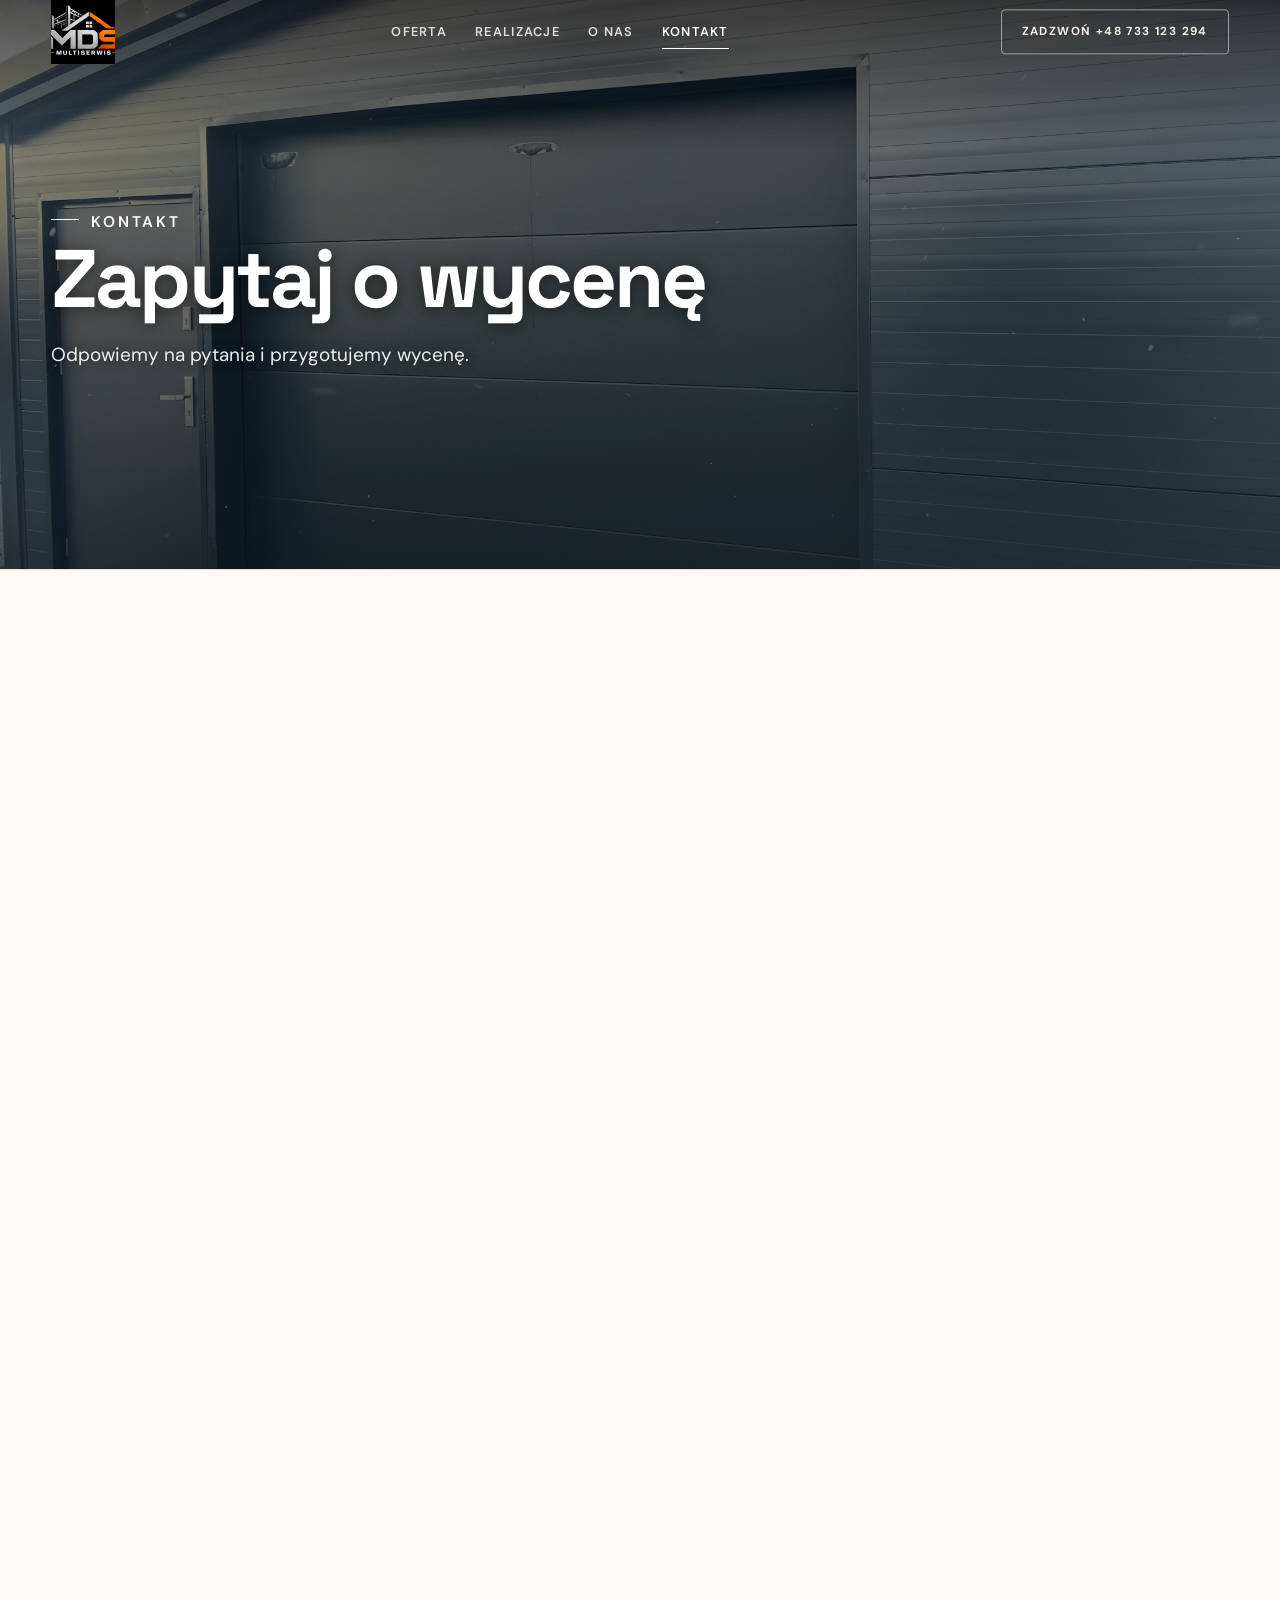
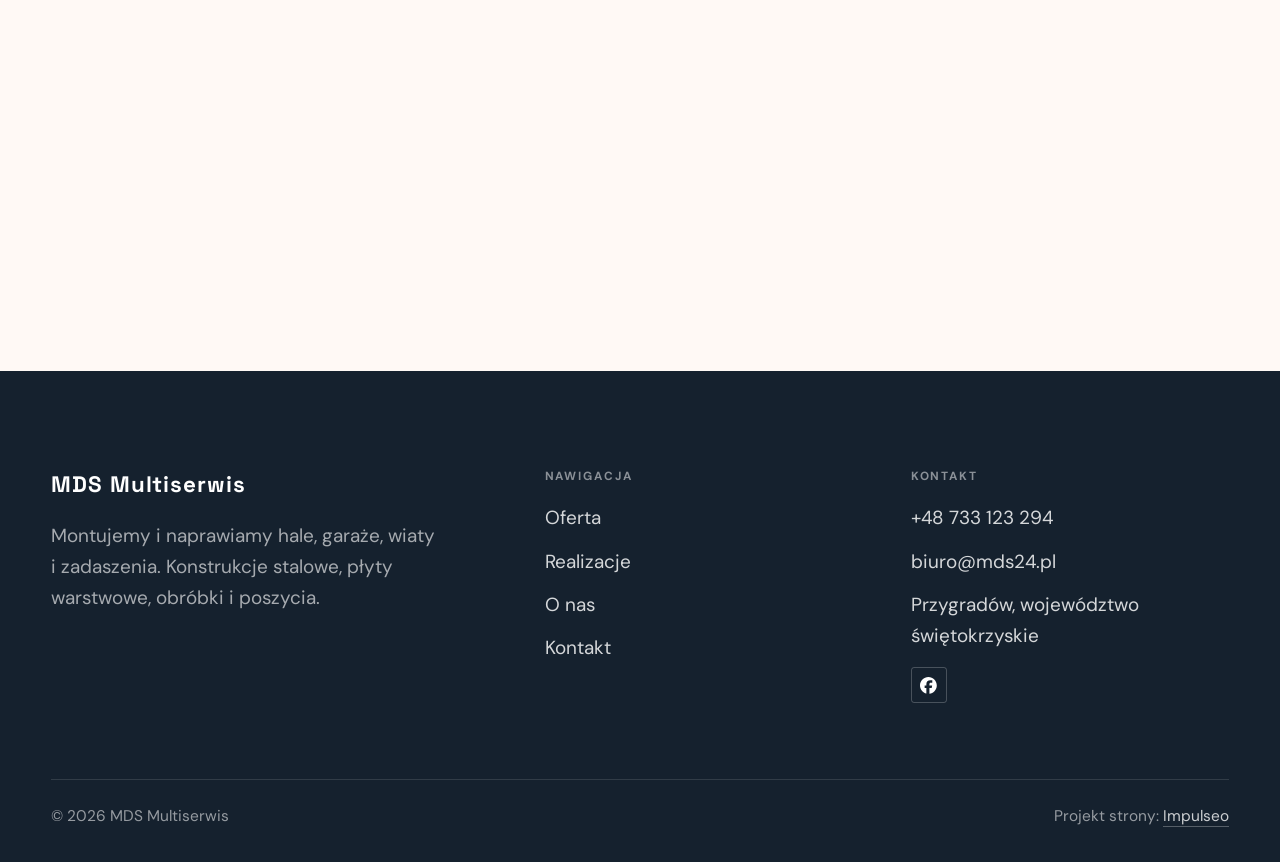
==== kontakt.html @ 00809fe8 "Strona demo: mds-multiserwis" ====
<!DOCTYPE html>
<html lang="pl">
<head>
<meta charset="UTF-8">
<meta name="viewport" content="width=device-width, initial-scale=1.0">
<title>Kontakt - MDS Multiserwis</title>
<meta name="description" content="Kontakt MDS Multiserwis - Przygradów, województwo świętokrzyskie">
<link rel="canonical" href="https://kris20032.github.io/mds-multiserwis/kontakt.html">
<meta name="robots" content="noindex, nofollow">
<meta property="og:type" content="website">
<meta property="og:locale" content="pl_PL">
<meta property="og:site_name" content="MDS Multiserwis">
<meta property="og:title" content="Kontakt - MDS Multiserwis">
<meta property="og:description" content="Kontakt MDS Multiserwis - Przygradów, województwo świętokrzyskie">
<meta property="og:url" content="https://kris20032.github.io/mds-multiserwis/kontakt.html">
<meta property="og:image" content="https://kris20032.github.io/mds-multiserwis/img/og.jpg">
<meta property="og:image:width" content="1200">
<meta property="og:image:height" content="630">
<meta name="twitter:card" content="summary_large_image">
<link rel="preconnect" href="https://fonts.googleapis.com">
<link rel="preconnect" href="https://fonts.gstatic.com" crossorigin>
<link href="https://fonts.googleapis.com/css2?family=Space+Grotesk:wght@500;600;700&family=DM+Sans:opsz,wght@9..40,400;9..40,500;9..40,600&display=swap" rel="stylesheet">
<link rel="stylesheet" href="assets/styles.css?v=4f0861a6">
</head>
<body>

<header class="nav">
  <div class="wrap nav-inner">
    <a class="brand brand-has-logo" href="index.html"><img class="brand-logo" src="img/logo.jpg" alt="MDS Multiserwis" width="1023" height="1023" decoding="async"></a>
    <nav class="nav-links">
      <a href="oferta.html">Oferta</a>
      <a href="realizacje.html">Realizacje</a>
      <a href="o-nas.html">O nas</a>
      <a href="kontakt.html" class="active" aria-current="page">Kontakt</a>
      <a href="tel:+48733123294" class="btn btn-accent">Zadzwoń +48 733 123 294</a>
    </nav>
    <button class="nav-toggle" aria-label="Menu"><span></span><span></span><span></span></button>
  </div>
</header>

<main>
<section class="pagehead">
  <img src="img/ph3.jpg" alt="MDS Multiserwis - Zapytaj o wycenę">
  <div class="wrap">
    <span class="eyebrow">Kontakt</span>
    <h1>Zapytaj o wycenę</h1>
    <p>Odpowiemy na pytania i przygotujemy wycenę.</p>
  </div>
</section>
<section>
  <div class="wrap contact-grid">
    <div class="reveal">
      <span class="eyebrow">Dane kontaktowe</span>
      <h2 style="margin:var(--space-4) 0 var(--space-6)">MDS Multiserwis</h2>
      <div class="info-list">
        <div class="info-row"><div class="ic"><svg class="ico-tel" width="16" height="16" viewBox="0 0 24 24" fill="none" aria-hidden="true"><path d="M6.6 10.8a15.5 15.5 0 0 0 6.6 6.6l2.2-2.2a1 1 0 0 1 1-.24 11.4 11.4 0 0 0 3.6.58 1 1 0 0 1 1 1V20a1 1 0 0 1-1 1A17 17 0 0 1 3 4a1 1 0 0 1 1-1h3.5a1 1 0 0 1 1 1c0 1.25.2 2.46.58 3.6a1 1 0 0 1-.25 1l-2.23 2.2Z" fill="currentColor"/></svg></div><div><div class="lbl">Telefon</div><a class="val" href="tel:+48733123294">+48 733 123 294</a></div></div>
        <div class="info-row"><div class="ic"><svg class="ico-mail" width="16" height="16" viewBox="0 0 24 24" fill="none" aria-hidden="true"><rect x="3.2" y="5.5" width="17.6" height="13" rx="1.6" stroke="currentColor" stroke-width="1.6"/><path d="M4 7l8 6 8-6" stroke="currentColor" stroke-width="1.6" stroke-linecap="round" stroke-linejoin="round"/></svg></div><div><div class="lbl">E-mail</div><a class="val" href="mailto:biuro@mds24.pl">biuro@mds24.pl</a></div></div>
        <div class="info-row"><div class="ic"><svg class="ico-pin" width="16" height="16" viewBox="0 0 24 24" fill="none" aria-hidden="true"><path d="M12 21s7-6.1 7-11.5A7 7 0 0 0 5 9.5C5 14.9 12 21 12 21Z" stroke="currentColor" stroke-width="1.6" fill="none"/><circle cx="12" cy="9.5" r="2.4" fill="currentColor"/></svg></div><div><div class="lbl">Adres</div><div class="val">Przygradów, województwo świętokrzyskie</div></div></div>
      </div>
    </div>
    <div class="reveal">
      <form class="form" action="https://formsubmit.co/biuro@mds24.pl" method="POST">
        <input type="hidden" name="_subject" value="Zapytanie ze strony MDS Multiserwis">
        <input type="hidden" name="_captcha" value="false">
        <input type="hidden" name="_template" value="table">
        <div class="fld"><label for="name">Imię / firma</label><input id="name" name="name" type="text" placeholder="np. Jan Kowalski" required></div>
        <div class="fld"><label for="email">E-mail</label><input id="email" name="email" type="email" placeholder="adres@email.pl" required></div>
        <div class="fld"><label for="phone">Telefon</label><input id="phone" name="phone" type="tel" placeholder="+48 ..."></div>
        <div class="fld"><label for="msg">Czego dotyczy zapytanie?</label><textarea id="msg" name="message" placeholder="Napisz krótko, w czym możemy pomóc" required></textarea></div>
        <button type="submit" class="btn btn-accent" style="width:100%;justify-content:center">Wyślij zapytanie <span class="arr">→</span></button>
        <p class="note">Wiadomość trafi bezpośrednio do nas. Można też zadzwonić: +48 733 123 294.</p>
      </form>
    </div>
  </div>
</section>
<section style="padding-top:0">
  <div class="wrap reveal">
    <iframe class="map" title="MDS Multiserwis - Przygradów" src="https://maps.google.com/maps?q=MDS%20Multiserwis%20Przygrad%C3%B3w&z=15&output=embed" loading="lazy" referrerpolicy="no-referrer-when-downgrade"></iframe>
  </div>
</section>
</main>

<footer>
  <div class="wrap">
    <div class="foot-grid">
      <div class="foot-brand">
        <div class="name">MDS Multiserwis</div>
        <p>Montujemy i naprawiamy hale, garaże, wiaty i zadaszenia. Konstrukcje stalowe, płyty warstwowe, obróbki i poszycia.</p>
      </div>
      <div class="foot-col">
        <h4>Nawigacja</h4>
        <a href="oferta.html">Oferta</a>
        <a href="realizacje.html">Realizacje</a>
        <a href="o-nas.html">O nas</a>
        <a href="kontakt.html">Kontakt</a>
      </div>
      <div class="foot-col">
        <h4>Kontakt</h4>
        <a href="tel:+48733123294">+48 733 123 294</a>
        <a href="mailto:biuro@mds24.pl">biuro@mds24.pl</a>
        <p>Przygradów, województwo świętokrzyskie</p>
      <div class="foot-soc">
        <a class="soc" href="https://www.facebook.com/p/MDS-Multiserwis-61585844955465/" target="_blank" rel="noopener" aria-label="Facebook - MDS Multiserwis"><svg viewBox="0 0 24 24" aria-hidden="true" focusable="false"><path d="M9.101 23.691v-7.98H6.627v-3.667h2.474v-1.58c0-4.085 1.848-5.978 5.858-5.978.401 0 .955.042 1.468.103a8.68 8.68 0 0 1 1.141.195v3.325a8.623 8.623 0 0 0-.653-.036 26.805 26.805 0 0 0-.733-.009c-.707 0-1.259.096-1.675.309a1.686 1.686 0 0 0-.679.622c-.258.42-.374.995-.374 1.752v1.297h3.919l-.386 2.103-.287 1.564h-3.246v8.245C19.396 23.238 24 18.179 24 12.044c0-6.627-5.373-12-12-12s-12 5.373-12 12c0 5.628 3.874 10.35 9.101 11.647Z" fill="currentColor"/></svg></a>
      </div>
      </div>
    </div>
    <div class="foot-bot">
      <span>© 2026 MDS Multiserwis</span>
      <span>Projekt strony: <a class="foot-credit" href="https://impulseo.pl" target="_blank" rel="noopener">Impulseo</a></span>
    </div>
  </div>
</footer>
<div class="sticky-call"><a class="sc-call" href="tel:+48733123294"><svg class="ico-tel" width="16" height="16" viewBox="0 0 24 24" fill="none" aria-hidden="true"><path d="M6.6 10.8a15.5 15.5 0 0 0 6.6 6.6l2.2-2.2a1 1 0 0 1 1-.24 11.4 11.4 0 0 0 3.6.58 1 1 0 0 1 1 1V20a1 1 0 0 1-1 1A17 17 0 0 1 3 4a1 1 0 0 1 1-1h3.5a1 1 0 0 1 1 1c0 1.25.2 2.46.58 3.6a1 1 0 0 1-.25 1l-2.23 2.2Z" fill="currentColor"/></svg> Zadzwoń</a><a class="sc-quote" href="kontakt.html">Zapytaj o wycenę</a></div>
<div class="demo-wazne" data-do="2026-11-19" data-cykl="3" hidden><svg class="dw-ico" width="13" height="13" viewBox="0 0 24 24" fill="none" aria-hidden="true"><circle cx="12" cy="12" r="8.6" stroke="currentColor" stroke-width="1.8"/><path d="M12 7.2V12l3.3 2" stroke="currentColor" stroke-width="1.8" stroke-linecap="round"/></svg><span class="dw-txt"></span></div>

<script src="assets/main.js"></script>
</body>
</html>
---- assets/styles.css ----
/* ============================================================
   STOLBASZ — premium, architektoniczny B2B fit-out
   Jasna paleta, zero brązu. System wg premium-web-craft.
   Projekt strony: Impulseo (impulseo.pl)
   ============================================================ */

:root{
  /* PALETA — jasna, architektoniczna, chłodna */
  --paper:#F4F6F8;          /* główne tło */
  --paper-2:#E7EBEF;        /* sekcje alternatywne (chłodny jasny szary) */
  --paper-3:#E7EBEF;        /* delikatne wypełnienia */
  --ink:#15212E;            /* tekst główny — chłodny grafit */
  --ink-soft:#243443;       /* nagłówki drugorzędne */
  --muted:#6B7785;          /* tekst poboczny */
  --line:rgba(21,33,46,.12);/* hairline */
  --accent:#E8A317;         /* stonowany petrol-slate — jedyny akcent */
  --accent-d:#C9870C;
  --accent-soft:rgba(232,163,23,.10);
  --dark:#15212E;           /* sekcje ciemne (stopka/CTA) */

  /* HOVER ZDJĘĆ — JEDEN standard dla całego silnika (decyzja K. 04.08.2026, artefakt z wariantami).
     AKTUALNE (K.+Szymon 09.08.2026, wybór z artefaktu 6 wariantów): zoom 1.05 przy 1.4s -
     przy tak długim czasie mocniejszy kadr NIE skacze, tylko „oddycha". Poprzedni standard
     (1.02 / .55s z 04.08) odbierany jako dynamiczny i szybki.
     Spoczynek lekko przygaszony, ale TYLKO tam, gdzie jest mysz (@media hover:hover) —
     na telefonie zdjęcia zostają w pełnej jasności. */
  --img-zoom:1.05;                   /* K.+Szymon 09.08: wariant F z artefaktu porównawczego */
  --img-rest:brightness(.95) saturate(.99);
  --img-hot:brightness(1.06) saturate(1.05);
  --img-dur:1.4s;                    /* K.+Szymon 09.08 (wariant F): powoli = elegancko */
  --img-ease:cubic-bezier(.16,.84,.44,1);  /* miękki ogon, efekt „oddychania" */

  /* ODSTĘPY — skala 4/8 */
  --space-1:4px; --space-2:8px; --space-3:12px; --space-4:16px; --space-5:24px;
  --space-6:32px; --space-7:48px; --space-8:64px; --space-9:96px; --space-10:128px;

  /* TYPOGRAFIA — fluid clamp() (skala podbita 16.07.2026: większe, czytelniejsze litery — uwaga Adama) */
  --text-sm:clamp(.9rem,.87rem + .12vw,1rem);
  --text-base:clamp(1.08rem,1.04rem + .18vw,1.2rem);
  --text-lg:clamp(1.24rem,1.15rem + .34vw,1.44rem);
  --text-h3:clamp(1.34rem,1.22rem + .55vw,1.66rem);
  --text-h2:clamp(2.1rem,1.66rem + 2.1vw,3.1rem);
  --text-h1:clamp(2.9rem,2.1rem + 4vw,5.1rem);

  /* PROMIENIE — architektoniczne, raczej ostre */
  --r-sm:3px; --r-md:6px; --r-lg:10px;

  /* RUCH */
  --ease:cubic-bezier(.25,.46,.45,.94); --dur:.24s;

  /* CIENIE — miękkie, warstwowe */
  --sh-sm:0 1px 2px rgba(16,24,32,.04), 0 2px 8px rgba(16,24,32,.05);
  --sh-md:0 2px 6px rgba(16,24,32,.05), 0 12px 28px -8px rgba(16,24,32,.12);
  --sh-lg:0 6px 14px rgba(16,24,32,.07), 0 26px 56px -18px rgba(16,24,32,.22);

  --hairline:1px solid var(--line);

  --font-display:'Space Grotesk','Inter',sans-serif;
  --font-body:'DM Sans','Inter',sans-serif;
}

*{box-sizing:border-box;margin:0;padding:0}
html{scroll-behavior:smooth}
body{
  font-family:var(--font-body);
  font-size:var(--text-base);
  line-height:1.65;
  color:var(--ink);
  background:var(--paper);
  -webkit-font-smoothing:antialiased;
  text-rendering:optimizeLegibility;
}
img{max-width:100%;height:auto;display:block}  /* height:auto = width/height z atrybutów trzyma proporcje (TOP#12) */
a{color:inherit;text-decoration:none}

.wrap{width:min(92%,1180px);margin-inline:auto}
section{padding-block:clamp(52px,6.5vw,96px)}

h1,h2,h3{font-family:var(--font-display);font-weight:700;line-height:1.08;letter-spacing:-.02em;color:var(--ink)}
h1{font-size:var(--text-h1);letter-spacing:-.035em}
h2{font-size:var(--text-h2);letter-spacing:-.025em}
h3{font-size:var(--text-h3)}
/* MIARA — długość wiersza. WCAG 2.2 SC 1.4.8: max 80 znaków; Butterick: 45–90.
   68ch daje realnie 72–78 znaków polskiego tekstu, czyli z zapasem pod granicą.
   Wcześniej limit miał TYLKO <p> — <li>, <blockquote> i <dd> nie miały żadnego,
   i to jedyny powód, dla którego 23 bloki na dwóch oddanych stronach jadą po
   83–106 znaków w wierszu (pomiar 07.08.2026, bramka `miara`).
   ⚠️ Listy i definicje ograniczamy TYLKO bez klasy: `ul`/`ol` z klasą to u nas
   układ (siatki kafli, menu), a nie tekst ciągły — tam miarę wyznacza układ. */
/* 60ch, nie 68ch (K. 10.08): po zmianie fontów na węższe kroje (DM Sans i spółka)
   w 68ch mieściło się ~90 znaków - bramka pikselowa słusznie zgłaszała przekroczenie
   granicy 80. Pomiar na żywej przeglądarce: 60ch = 90 znaków, 53ch = ~78 znaków, czyli normę WCAG 1.4.8. */
:root{ --miara:53ch }
p{max-width:min(100%,var(--miara))}
blockquote,
ul:not([class])>li, ol:not([class])>li,
dl:not([class])>dd{max-width:min(100%,var(--miara))}

/* ⚠️ Świadomie BEZ wyjątku `.tile p,.card p,.svc p{max-width:none}`, choć nasuwa się sam:
   te akapity BYŁY już ograniczone (stare `p{max-width:65ch}`), więc „wyjątek" nie odblokowałby
   niczego nowego — tylko ROZLUŹNIŁ stan sprzed zmiany na wszystkich demach naraz.
   `figcaption` żadna z reguł wyżej nie dotyczy, więc też nie potrzebuje zwolnienia. */

/* ŁAMANIE. `balance` wyrównuje długości wierszy w nagłówku, `pretty` pilnuje ostatniego
   wiersza akapitu, żeby nie został w nim jeden wyraz. Obsługiwane od Chrome 117 /
   Safari 17.5; starsze przeglądarki po prostu ignorują tę własność.
   `text-wrap:pretty` nie występowało dotąd ANI RAZ w silniku ani w repo klientów. */
h1,h2,h3,.lead,.lede{text-wrap:balance}
p,li,blockquote,dd{text-wrap:pretty}

.eyebrow{
  font-family:var(--font-body);
  font-size:var(--text-sm);
  font-weight:600;
  letter-spacing:.18em;
  text-transform:uppercase;
  color:var(--accent);
  display:inline-flex;align-items:center;gap:var(--space-3);
}
/* flex:none + margin-top = kreska trzyma się PIERWSZEJ linii. Wcześniej align-items:center
   centrowało ją względem całego bloku i przy zawinięciu (długi kicker typu
   „…WNĘTRZ · LESZNO · OD 2019") druga linia lądowała z brzydkim wcięciem. */
.eyebrow{align-items:flex-start}
.eyebrow>*,.eyebrow{text-wrap:balance}   /* dlugi kicker lamal sie na sierote typu samo „2019" w drugiej linii */
.eyebrow::before{content:"";width:28px;height:1px;background:var(--accent);display:inline-block;flex:none;margin-top:.62em}

.muted{color:var(--muted)}
.lead{font-size:var(--text-lg);line-height:1.55;color:var(--ink-soft);max-width:50ch}

/* ---------- BUTTONS ---------- */
.btn{
  display:inline-flex;align-items:center;gap:var(--space-2);
  font-weight:600;font-size:var(--text-sm);letter-spacing:.02em;
  padding:var(--space-4) var(--space-6);
  border-radius:var(--r-sm);
  transition:transform var(--dur) var(--ease),box-shadow var(--dur) var(--ease),background var(--dur) var(--ease);
  cursor:pointer;border:1px solid transparent;
}
.btn-accent{background:var(--accent);color:#fff;box-shadow:var(--sh-sm)}
.btn-accent:hover{background:var(--accent-d);transform:translateY(-2px);box-shadow:var(--sh-md)}
.btn-accent:active{transform:translateY(0);box-shadow:var(--sh-sm)}
.btn-ghost{background:transparent;color:var(--ink);border-color:var(--line)}
.btn-ghost:hover{border-color:var(--accent);color:var(--accent);transform:translateY(-2px)}
.btn-light{background:#fff;color:var(--ink);box-shadow:var(--sh-sm)}
.btn-light:hover{transform:translateY(-2px);box-shadow:var(--sh-md)}
.btn .arr{transition:transform var(--dur) var(--ease)}
.btn:hover .arr{transform:translateX(4px)}

/* ---------- NAV ---------- */
.nav{
  position:sticky;top:0;z-index:50;
  background:color-mix(in srgb,var(--paper) 88%,transparent);
  backdrop-filter:saturate(140%) blur(10px);
  border-bottom:var(--hairline);
}
.nav-inner{display:flex;align-items:center;justify-content:space-between;gap:var(--space-5);height:72px}
/* ANTY-NACHODZENIE (K. 05.08.2026): długa nazwa firmy + przycisk z pełnym numerem nie mieściły się w pasku
   i flex ściskał linki PONIŻEJ ich treści - "Kontakt" wchodził na ramkę "Zadzwoń +48 ...". Teraz ustępuje
   nazwa marki (skrót wielokropkiem), a menu i przycisk nigdy się nie kurczą ani nie zachodzą na siebie. */
.brand{display:flex;flex-direction:column;line-height:1;min-width:0;flex:0 1 auto}
.brand .name{font-family:var(--font-display);font-weight:800;font-size:1.35rem;letter-spacing:.04em;white-space:nowrap;overflow:hidden;text-overflow:ellipsis}
.brand .sub{font-size:.62rem;letter-spacing:.34em;text-transform:uppercase;color:var(--muted);margin-top:5px;white-space:nowrap;overflow:hidden;text-overflow:ellipsis}
.nav-links{display:flex;align-items:center;gap:var(--space-6);flex:0 0 auto}
.nav-links a{font-size:var(--text-sm);font-weight:500;color:var(--ink-soft);position:relative;padding-block:4px;white-space:nowrap;transition:color var(--dur) var(--ease)}
.nav-links a::after{content:"";position:absolute;left:0;bottom:0;width:0;height:1.5px;background:var(--accent);transition:width var(--dur) var(--ease)}
.nav-links a:hover,.nav-links a.active{color:var(--ink)}
.nav-links a:hover::after,.nav-links a.active::after{width:100%}
.nav-links .btn{padding:var(--space-2) var(--space-5)}
/* przyciski w nav: właściwy kolor (przebij .nav-links a) + bez podkreślenia */
.nav-links a.btn-accent{color:#fff}
.nav-links a.btn-ghost,.nav-links a.btn-light{color:var(--ink)}
/* CTA w pasku: NIE podkreślenie spod linków menu, ale ten sam przelatujący błysk,
   co na wszystkich innych przyciskach (zgłoszenie K. 13.08.2026 - „na hero jest efekt
   światła przechodzącego przez przycisk, na navbarze go nie ma, a mają być identyczne").
   Reguła `.nav-links a::after` jest silniejsza od `.btn::after`, więc trzeba jej
   geometrię wyzerować i wpisać połysk z nazwy - samo `display:none` gasiło efekt. */
.nav-links a.btn::after{
  display:block;content:"";position:absolute;inset:0;z-index:-1;pointer-events:none;
  width:auto;height:auto;border-radius:inherit;   /* kasuje geometrię podkreślenia (width:0;height:1.5px) */
  background:linear-gradient(100deg,transparent 32%,rgba(255,255,255,.20) 50%,transparent 68%);
  translate:-120% 0}
@media (prefers-reduced-motion:no-preference){
  .nav-links a.btn:hover::after{translate:120% 0;transition:translate .75s var(--mt-ease,cubic-bezier(.16,.84,.44,1))}
}
.nav-toggle{display:none;background:none;border:none;cursor:pointer;flex-direction:column;gap:5px;padding:8px}
.nav-toggle span{width:24px;height:2px;background:var(--ink);transition:var(--dur)}
/* Ciasny zakres MIĘDZY menu mobilnym a pełnym pulpitem: zbijamy odstępy i nazwę marki,
   żeby wszystko zmieściło się naturalnie, zanim w ogóle dojdzie do skracania wielokropkiem. */
@media(max-width:1280px) and (min-width:921px){
  .nav-links{gap:var(--space-4)}
  .nav-links .btn{padding:var(--space-2) var(--space-4)}
  .brand .name{font-size:1.15rem}
}

/* ---------- HERO (split) ---------- */
.hero{position:relative;overflow:hidden;border-bottom:var(--hairline)}
.hero-grid{display:grid;grid-template-columns:1.05fr .95fr;gap:clamp(24px,4vw,60px);align-items:center;
  padding-block:clamp(36px,4.5vw,64px)}
.hero-copy .eyebrow{margin-bottom:var(--space-5)}
.hero-copy h1{margin-bottom:var(--space-5)}
.hero-copy .lead{margin-bottom:var(--space-7)}
.hero-actions{display:flex;flex-wrap:wrap;gap:var(--space-4)}
.hero-art{position:relative;aspect-ratio:4/3;border-radius:var(--r-lg);overflow:hidden;box-shadow:var(--sh-lg)}
.hero-art img{width:100%;height:100%;object-fit:cover}
.hero-art::after{content:"";position:absolute;inset:0;background:linear-gradient(180deg,transparent 55%,rgba(18,24,28,.28))}
.hero-badge{position:absolute;left:var(--space-5);bottom:var(--space-5);z-index:2;
  background:rgba(252,252,251,.94);backdrop-filter:blur(4px);
  border-radius:var(--r-md);padding:var(--space-4) var(--space-5);box-shadow:var(--sh-md);max-width:78%}
.hero-badge strong{display:block;font-family:var(--font-display);font-size:1rem;letter-spacing:-.01em}
.hero-badge span{font-size:var(--text-sm);color:var(--muted)}

/* ---------- HERO duży / kinowy (strona główna) ---------- */
.hero-cine{position:relative;min-height:clamp(560px,82vh,840px);min-height:clamp(560px,82svh,840px);display:flex;align-items:center;overflow:hidden;border-bottom:var(--hairline)}
.hero-cine>img{position:absolute;inset:0;width:100%;height:100%;object-fit:cover;z-index:0}
.hero-cine::after{content:"";position:absolute;inset:0;z-index:1;
  background:linear-gradient(95deg,rgba(13,18,23,.86) 0%,rgba(13,18,23,.64) 32%,rgba(13,18,23,.24) 62%,rgba(13,18,23,.04) 100%)}
.hero-cine .wrap{position:relative;z-index:2;padding-block:var(--space-8)}
.hero-cine .hero-copy{max-width:660px}
.hero-cine .eyebrow{color:#fff;margin-bottom:var(--space-5)}
.hero-cine .eyebrow::before{background:#fff}
.hero-cine h1{color:#fff;margin-bottom:var(--space-5);font-size:clamp(2.9rem,2rem + 4.4vw,5.2rem);text-wrap:balance}
.hero-cine .lead{color:rgba(255,255,255,.92);max-width:48ch;margin-bottom:var(--space-7)}
.hero-cine .hero-actions{display:flex;flex-wrap:wrap;gap:var(--space-4)}
/* NISKIE OKNO (laptop z dokiem i paskami przeglądarki ma ~700-780 px wysokości widoku):
   H1 do 5.2rem + długi lead nie mieściły się i przyciski wypadały POD krawędź ekranu -
   klient widział stronę bez ani jednego CTA. Skalujemy w dół, zamiast przycinać treść. */
@media(min-width:821px) and (max-height:820px){
  .hero-cine{min-height:clamp(520px,94svh,780px)}
  .hero-cine .wrap{padding-block:var(--space-6)}
  .hero-cine h1{font-size:clamp(2.2rem,1.5rem + 2.6vw,3.6rem);margin-bottom:var(--space-4)}
  .hero-cine .eyebrow{margin-bottom:var(--space-4)}
  .hero-cine .lead{margin-bottom:var(--space-5);max-width:44ch}
}
@media(max-width:680px){
  .hero-cine{min-height:clamp(520px,76vh,640px);min-height:clamp(520px,76svh,640px);align-items:flex-end}
  .hero-cine::after{background:linear-gradient(0deg,rgba(13,18,23,.9) 6%,rgba(13,18,23,.45) 55%,rgba(13,18,23,.25) 100%)}
  .hero-cine .wrap{padding-bottom:var(--space-9)}
  /* TELEFON (~90% oglądających): lead potrafił zająć 8 linii i zepchnąć CTA poza pierwszy ekran.
     Zwężamy interlinię i skalę - treści nie ucinamy, bo to ona sprzedaje. */
  .hero-cine .lead{font-size:.98rem;line-height:1.5;margin-bottom:var(--space-5)}
  .hero-cine .eyebrow{font-size:.72rem;letter-spacing:.13em;margin-bottom:var(--space-4)}
  .hero-cine .eyebrow::before{width:20px}
  .hero-cine h1{margin-bottom:var(--space-4)}
}

/* full-bleed hero variant (podstrony) */
.pagehead{position:relative;min-height:46vh;min-height:46svh;display:flex;align-items:flex-end;overflow:hidden;border-bottom:var(--hairline)}
.pagehead img{position:absolute;inset:0;width:100%;height:100%;object-fit:cover}
/* 10.08.2026 (decyzja K.): mocniejsze przyciemnienie + cień pod tekstem. Bramka mierzyła na
   nagłówkach podstron 3,38-3,43:1 przy wymaganych 4,5 — jasne zdjęcie (hala, śnieg, niebo)
   podchodziło pod biały tekst. Zdjęcia klientów są różne, więc kontrast musi dawać WARSTWA,
   a nie szczęśliwy dobór kadru. */
.pagehead::after{content:"";position:absolute;inset:0;background:linear-gradient(180deg,rgba(18,24,28,.40),rgba(18,24,28,.76))}
.pagehead .wrap{position:relative;z-index:2;padding-block:var(--space-9);color:#fff}
.pagehead h1{color:#fff;max-width:18ch;text-shadow:0 2px 16px rgba(0,0,0,.55)}
.pagehead .eyebrow{color:#fff}
.pagehead .eyebrow::before{background:#fff}
.pagehead p{color:rgba(255,255,255,.92);margin-top:var(--space-4);max-width:54ch;text-shadow:0 1px 12px rgba(0,0,0,.5)}

/* ---------- STRIP (pasek skrótów / liczby) ---------- */
.strip{background:var(--dark);color:#fff}
/* PASEK HASEŁ — standard 04.08.2026 (decyzja K.): 5 haseł w JEDNYM rzędzie, tekst WYŚRODKOWANY,
   węższe marginesy boczne niż reszta strony (pasek ma iść szerzej), równe wysokości kolumn. */
.strip .wrap{width:min(96%,1440px);display:grid;grid-template-columns:repeat(5,1fr);
  gap:var(--space-5);padding-block:var(--space-7);align-items:stretch}
.strip .item .k{font-family:var(--font-display);font-size:clamp(1.05rem,.82rem + .85vw,1.55rem);
  font-weight:800;letter-spacing:-.02em;color:#fff;line-height:1.18;text-wrap:balance}
.strip .item .v{font-size:var(--text-sm);color:rgba(255,255,255,.66);margin-top:var(--space-2);line-height:1.4}
.strip .item{border-left:2px solid var(--accent);padding-inline:var(--space-4);
  text-align:center;display:flex;flex-direction:column;justify-content:center}
/* liczba kolumn = liczba haseł, żeby ostatnie nie zostawało samo w drugim rzędzie.
   Klasę n-N nadaje multipage.py; domyślnie (bez klasy) pasek jest 5-kolumnowy. */
.strip.n-2 .wrap{grid-template-columns:repeat(2,1fr)}
.strip.n-3 .wrap{grid-template-columns:repeat(3,1fr)}
.strip.n-4 .wrap{grid-template-columns:repeat(4,1fr);gap:var(--space-6)}
.strip.n-4 .item .k{font-size:clamp(1.3rem,1rem + 1.1vw,2rem)}
.strip.n-6 .wrap{grid-template-columns:repeat(6,1fr);gap:var(--space-4)}
.strip.n-6 .item .k{font-size:clamp(.98rem,.8rem + .7vw,1.35rem)}
/* równe łamanie: zamiast "długa linia + jedno słowo" obie linie zbliżonej długości */
.strip .item .k{text-wrap:balance}

/* ---------- SECTION HEAD ---------- */
.head{max-width:48rem;margin-bottom:var(--space-8)}
.head.center{margin-inline:auto;text-align:center}
.head .eyebrow{margin-bottom:var(--space-4)}
.head h2{margin-bottom:var(--space-4)}
.head p{color:var(--muted);font-size:var(--text-lg);line-height:1.55}
.head.center p{margin-inline:auto}

/* ---------- INTRO SPLIT ---------- */
.split{display:grid;grid-template-columns:.92fr 1.08fr;gap:clamp(28px,5vw,80px);align-items:center}
.split.rev{grid-template-columns:1.08fr .92fr}
.split.rev .split-art{order:-1}
.split-art{position:relative;aspect-ratio:5/4;border-radius:var(--r-lg);overflow:hidden;box-shadow:var(--sh-lg)}
.split-art img{width:100%;height:100%;object-fit:cover}
.split-copy h2{margin-bottom:var(--space-5)}
.split-copy p+p{margin-top:var(--space-4)}
.split-copy .btn{margin-top:var(--space-6)}

/* ---------- SERVICES (zakres) ---------- */
.svc-grid{display:grid;grid-template-columns:repeat(auto-fit,minmax(280px,1fr));gap:var(--space-5)}
.svc{background:#fff;border:var(--hairline);border-radius:var(--r-md);padding:var(--space-7) var(--space-6);
  transition:transform var(--dur) var(--ease),box-shadow var(--dur) var(--ease),border-color var(--dur) var(--ease);
  position:relative;overflow:hidden}
.svc::before{content:"";position:absolute;left:0;top:0;width:3px;height:0;background:var(--accent);transition:height var(--dur) var(--ease)}
.svc:hover{transform:translateY(-4px);box-shadow:var(--sh-md);border-color:transparent}
.svc:hover::before{height:100%}
.svc .ic{font-family:var(--font-display);font-size:.8rem;font-weight:700;letter-spacing:.12em;color:var(--accent);margin-bottom:var(--space-4)}
.svc h3{margin-bottom:var(--space-3);font-size:1.22rem}
.svc p{color:var(--muted);font-size:var(--text-base);line-height:1.6}

/* big detailed service rows */
.svc-row{display:grid;grid-template-columns:.8fr 1.2fr;gap:clamp(20px,4vw,60px);align-items:center;padding-block:var(--space-8)}
.svc-row+.svc-row{border-top:var(--hairline)}
.svc-row.rev{grid-template-columns:1.2fr .8fr}
/* Naprzemienny układ wierszy oferty: co drugi wiersz ma zdjęcie po PRAWEJ.
   Było `order:-1` — martwy kod, bo zdjęcie i tak jest pierwszym dzieckiem w HTML,
   więc wszystkie wiersze wyglądały identycznie (zdjęcie zawsze z lewej), a `rev`
   zmieniało tylko szerokość kolumn. Znalezione 29.07.2026 przy różnicowaniu kierunków
   animacji (pomiar pozycji: art.mid 390/502 przy row.mid 756 — zawsze lewa strona). */
.svc-row.rev .svc-row-art{order:2}
.svc-row-art{aspect-ratio:4/3;border-radius:var(--r-md);overflow:hidden;box-shadow:var(--sh-md)}
.svc-row-art img{width:100%;height:100%;object-fit:cover}
.svc-row h3{font-size:1.5rem;margin-bottom:var(--space-4)}
.svc-row .num{font-family:var(--font-display);font-size:.85rem;font-weight:700;letter-spacing:.14em;color:var(--accent);display:block;margin-bottom:var(--space-3)}
.svc-row ul{list-style:none;margin-top:var(--space-4);display:flex;flex-direction:column;gap:var(--space-2)}
.svc-row li{position:relative;padding-left:var(--space-5);color:var(--muted);font-size:var(--text-base)}
.svc-row li::before{content:"";position:absolute;left:0;top:.62em;width:8px;height:1px;background:var(--accent)}

/* ---------- GALLERY (realizacje) ---------- */
.gallery{display:grid;grid-template-columns:repeat(12,1fr);gap:var(--space-4);grid-auto-rows:200px}
/* GALERIA MASONRY — pionowe zdjęcia (portrety beauty/wellness) bez przycinania: kolumny, height auto */
.gallery-masonry{column-count:3;column-gap:var(--space-4)}
@media(max-width:900px){.gallery-masonry{column-count:2}}
@media(max-width:560px){.gallery-masonry{column-count:1}}
.gallery-masonry .m-tile{break-inside:avoid;margin:0 0 var(--space-4);padding:0;position:relative;overflow:hidden;border-radius:var(--r-md);border:1px solid var(--line)}
.gallery-masonry .m-tile img{width:100%;height:auto;display:block}
.gallery-masonry .m-tile .cap{position:absolute;left:0;right:0;bottom:0;padding:var(--space-4);color:#fff;background:linear-gradient(0deg,rgba(0,0,0,.55),transparent);font-size:var(--text-sm)}
.gallery-masonry .m-tile .cap small{display:block;font-weight:400;opacity:.78;letter-spacing:.04em;text-transform:uppercase;font-size:.66rem;margin-top:3px}
.tile{position:relative;overflow:hidden;border-radius:var(--r-md);box-shadow:var(--sh-sm);
  transition:transform var(--dur) var(--ease),box-shadow var(--dur) var(--ease)}
.tile img{width:100%;height:100%;object-fit:cover;
  transition:transform var(--img-dur) var(--img-ease),filter var(--img-dur) var(--img-ease)}
.tile:hover{box-shadow:var(--sh-md)}
.tile .cap{position:absolute;left:0;right:0;bottom:0;padding:var(--space-5) var(--space-4) var(--space-4);
  /* mocniejszy spad + cien pod tekstem: na JASNYCH zdjeciach klienta (biale fronty, sciany)
     slaby gradient dawal kontrast ~1.5:1 zamiast wymaganych 3.6:1 (bramka wygladu, 10.08.2026) */
  background:linear-gradient(transparent 10%,rgba(18,24,28,.55) 40%,rgba(18,24,28,.88) 68%,rgba(18,24,28,.99));color:#fff;
  text-shadow:0 1px 2px rgba(0,0,0,.85),0 2px 10px rgba(0,0,0,.55);
  font-size:var(--text-sm);font-weight:600;letter-spacing:.01em;
  opacity:0;transform:translateY(8px);transition:var(--dur) var(--ease)}
.tile:hover .cap{opacity:1;transform:translateY(0)}
.tile .cap small{display:block;font-weight:400;opacity:.78;letter-spacing:.04em;text-transform:uppercase;font-size:.66rem;margin-top:3px}
/* bento spans */
.t-wide{grid-column:span 6}
.t-tall{grid-column:span 6;grid-row:span 2}
.t-std{grid-column:span 6}
.t-third{grid-column:span 4}
.t-two3{grid-column:span 8}

/* ---------- TRUST / WIARYGODNOŚĆ ---------- */
.trust{background:var(--paper-2)}
.trust-grid{display:grid;grid-template-columns:repeat(auto-fit,minmax(240px,1fr));gap:var(--space-5);margin-top:var(--space-7)}
.trust-card{background:#fff;border-radius:var(--r-md);padding:var(--space-7) var(--space-6);box-shadow:var(--sh-sm);border-top:3px solid var(--accent)}
.trust-card .big{font-family:var(--font-display);font-size:clamp(1.8rem,1.3rem + 1.6vw,2.6rem);font-weight:800;letter-spacing:-.02em;color:var(--ink);line-height:1}
.trust-card h3{font-size:1.12rem;margin:var(--space-3) 0 var(--space-2)}
.trust-card p{color:var(--muted);font-size:var(--text-base);line-height:1.55}

/* ---------- CTA band ---------- */
.cta{background:var(--dark);color:#fff;position:relative;overflow:hidden}
/* telefon w CTA: na ciemnym tle biały (domyślnie), rodziny z JASNYM tłem CTA
   nadpisują to u siebie - wcześniej kolor siedział w stylu inline i wygrywał z rodziną. */
.cta .btn-ghost-cta{color:#fff;border-color:rgba(255,255,255,.3)}
.cta .wrap{display:grid;grid-template-columns:1.4fr .6fr;gap:var(--space-7);align-items:center;position:relative;z-index:2}
.cta h2{color:#fff;max-width:20ch}
.cta p{color:rgba(255,255,255,.74);margin-top:var(--space-4)}
.cta-actions{display:flex;flex-direction:column;gap:var(--space-3);align-items:flex-start}
.cta::before{content:"";position:absolute;right:-80px;top:-80px;width:360px;height:360px;border-radius:50%;
  background:radial-gradient(circle,var(--accent-soft),transparent 70%)}

/* ---------- CONTACT ---------- */
.contact-grid{display:grid;grid-template-columns:.85fr 1.15fr;gap:clamp(28px,4vw,56px);align-items:start}
.info-list{display:flex;flex-direction:column;gap:var(--space-2)}
.info-row{display:flex;gap:var(--space-4);align-items:flex-start;padding-block:var(--space-4);border-bottom:var(--hairline)}
.info-row .ic{flex:none;width:42px;height:42px;display:grid;place-items:center;border-radius:50%;
  background:var(--accent-soft);color:var(--accent);font-size:1.05rem}
.info-row .lbl{font-size:.72rem;letter-spacing:.14em;text-transform:uppercase;color:var(--muted)}
.info-row .val{font-weight:600;font-size:var(--text-base);margin-top:2px}
.info-row a.val:hover{color:var(--accent)}
.map{border:none;border-radius:var(--r-lg);box-shadow:var(--sh-md);width:100%;height:100%;min-height:380px;filter:grayscale(.2) contrast(1.02)}
.form{background:#fff;border:var(--hairline);border-radius:var(--r-lg);padding:clamp(24px,3vw,40px);box-shadow:var(--sh-sm)}
.form .fld{margin-bottom:var(--space-5)}
.form label{display:block;font-size:var(--text-sm);font-weight:600;margin-bottom:var(--space-2)}
.form input,.form textarea{width:100%;font-family:inherit;font-size:var(--text-base);color:var(--ink);
  padding:var(--space-4);border:var(--hairline);border-radius:var(--r-sm);background:var(--paper);transition:border-color var(--dur)}
.form input:focus,.form textarea:focus{outline:none;border-color:var(--accent);background:#fff}
.form textarea{resize:vertical;min-height:120px}
.form .note{font-size:var(--text-sm);color:var(--muted);margin-top:var(--space-3)}

/* ---------- FOOTER ---------- */
footer{background:var(--dark);color:#fff;padding-block:var(--space-9) var(--space-6)}
.foot-grid{display:grid;grid-template-columns:1.4fr 1fr 1fr;gap:var(--space-7);margin-bottom:var(--space-8)}
.foot-brand .name{font-family:var(--font-display);font-weight:800;font-size:1.4rem;letter-spacing:.04em}
.foot-brand p{color:rgba(255,255,255,.62);margin-top:var(--space-4);font-size:var(--text-base);max-width:38ch}
.foot-col h4{font-size:.74rem;letter-spacing:.16em;text-transform:uppercase;color:rgba(255,255,255,.5);margin-bottom:var(--space-4)}
.foot-col a,.foot-col p{display:block;color:rgba(255,255,255,.82);font-size:var(--text-base);margin-bottom:var(--space-3)}
.foot-col a:hover{color:#fff}
.foot-bot{border-top:1px solid rgba(255,255,255,.12);padding-top:var(--space-5);display:flex;justify-content:space-between;flex-wrap:wrap;gap:var(--space-3);
  font-size:var(--text-sm);color:rgba(255,255,255,.55)}
.foot-bot a:hover{color:#fff}
/* Podpis w stopce = klikalny link do impulseo.pl (31.07.2026). Ma być WIDOCZNIE klikalny,
   ale nie krzyczeć - stąd sam kolor jaśniejszy + delikatne podkreślenie na najeździe. */
.foot-bot a.foot-credit{color:rgba(255,255,255,.78);text-decoration:none;border-bottom:1px solid rgba(255,255,255,.28)}
.foot-bot a.foot-credit:hover{color:#fff;border-bottom-color:#fff}

/* ---------- REVEAL ---------- */
.reveal{opacity:0;transform:translateY(22px);transition:opacity .6s var(--ease),transform .6s var(--ease)}
.reveal.in{opacity:1;transform:none}

/* ---------- RESPONSIVE ---------- */
@media(max-width:920px){
  .hero-grid,.split,.split.rev,.svc-row,.svc-row.rev,.cta .wrap,.contact-grid,.foot-grid{grid-template-columns:1fr}
  .split.rev .split-art,.svc-row.rev .svc-row-art{order:0}
  .hero-art{aspect-ratio:16/10;max-height:420px}
  .strip .wrap,.strip.n-2 .wrap,.strip.n-3 .wrap,.strip.n-4 .wrap,.strip.n-6 .wrap{grid-template-columns:repeat(2,1fr);gap:var(--space-6)}
  .strip .item .k,.strip.n-6 .item .k{font-size:clamp(1.3rem,1.1rem + 1vw,2rem)}
  .gallery{grid-auto-rows:180px}
  .t-wide,.t-tall,.t-std,.t-third,.t-two3{grid-column:span 6}
  .t-tall{grid-row:span 1}
  .cta-actions{flex-direction:row;flex-wrap:wrap}
  .foot-grid{gap:var(--space-6)}
}
@media(max-width:680px){
  .nav-links{position:fixed;inset:72px 0 auto 0;background:var(--paper);flex-direction:column;align-items:stretch;
    gap:0;padding:var(--space-4) 6%;border-bottom:var(--hairline);box-shadow:var(--sh-md);
    transform:translateY(-120%);transition:transform var(--dur) var(--ease)}
  .nav-links.open{transform:translateY(0)}
  .nav-links a{padding-block:var(--space-4);border-bottom:var(--hairline)}
  .nav-links .btn{margin-top:var(--space-3);justify-content:center}
  .nav-toggle{display:flex}
  .strip .wrap,.strip.n-2 .wrap,.strip.n-3 .wrap,.strip.n-4 .wrap,.strip.n-6 .wrap{grid-template-columns:1fr}
  .gallery{grid-template-columns:repeat(6,1fr)}
  .foot-grid{grid-template-columns:1fr}
}
@media(prefers-reduced-motion:reduce){
  /* audyt 09.08 TOP#14: samo skrócenie duration przy animacji INFINITE = stroboskop
     (pętla .01ms miga ekranem); iteration-count:1 gasi pętlę naprawdę. Pseudoelementy
     też - tła hero (gastro/studio) animują ::before/img, blanket na * ich nie łapał. */
  *,*::before,*::after{animation-duration:.01ms!important;animation-iteration-count:1!important;animation-delay:0s!important;transition:none!important}
  .reveal{opacity:1!important;transform:none!important}
  html{scroll-behavior:auto}
}

/* ============================================================
   PREMIUM LAYER — destylat deep-researchu branż (anty-AI, spokój).
   Zmienne STOLBASZ (--accent/--ink/--paper/--line/--dark). Ruch ledwo
   zauważalny, krzywa cubic-bezier(.16,.84,.44,1); prefers-reduced-motion
   pokryte blanketem wyżej. Karty hairline zamiast cieni = #1 sygnał „nie-AI".
   ============================================================ */

/* więcej oddechu między sekcjami (liderzy: 110-130px) */
section{padding-block:clamp(64px,8vw,128px)}

/* 1) Aksamitny reveal — dłuższa, miękka krzywa zamiast „skoku" */
.reveal{transition:opacity .9s cubic-bezier(.16,.84,.44,1),transform .9s cubic-bezier(.16,.84,.44,1);will-change:opacity,transform}
/* stagger TYLKO w galerii (tam pozycja = porządek dzieci) */
.gallery .reveal:nth-child(2){transition-delay:.07s}
.gallery .reveal:nth-child(3){transition-delay:.14s}
.gallery .reveal:nth-child(4){transition-delay:.21s}
.gallery .reveal:nth-child(5){transition-delay:.28s}
.gallery .reveal:nth-child(6){transition-delay:.35s}

/* 2) Hero STATYCZNY na .hero-cine — Ken Burns CAŁKIEM WYŁĄCZONY 26.06 (3. zgłoszenie Szymona).
   GENEZA: animowanie scale na <img> hero z teksturami (cegły/framugi) re-samplinguje obraz
   klatka po klatce → na części ekranów drobne drganie/shimmer = „heroshot się trzęsie".
   translateY usunięto wcześniej, scale-only + will-change/GPU NIE wystarczyły do GWARANCJI gładkości.
   Krzysztof zażądał pewności („make sure, że błąd się nie pojawi") > efekt. Zero animacji = 0% drgania.
   Delikatny zoom zostaje TYLKO w pełnoekranowych hero gastro/studio (hg-bg/hs-bg — tło, inny
   mechanizm, chwalone, nigdy nie zgłaszane). NIE wracać do KB na .hero-cine bez realnego testu
   na sprzęcie klienta — to ryzyko regresji „trzęsienia”. */
/* BEZPIECZNY "wow" na hero = jednorazowy FADE-IN (opacity), nie zoom.
   opacity nie dotyka bitmapy → gładkie na KAŻDYM zdjęciu/ekranie/GPU, zero ryzyka migotania.
   Geometryczny ruch (scale/translate) na .hero-cine jest ZAKAZANY (bramka pilnuje). */
@keyframes heroFade{from{opacity:0}to{opacity:1}}
.hero-cine>img{transform:none;animation:heroFade 1.1s ease-out both}

/* 3) Akcentowy hairline pod nagłówkiem sekcji, który „rysuje się" przy wejściu */
.head h2{position:relative;padding-bottom:18px}
.head h2::after{content:"";position:absolute;left:0;bottom:0;height:1px;width:0;background:var(--accent);transition:width 1s cubic-bezier(.16,.84,.44,1) .15s}
.head.center h2::after{left:50%;transform:translateX(-50%)}
.head.reveal.in h2::after,.head.center.reveal.in h2::after{width:54px}

/* 4) Karty HAIRLINE zamiast cieni/zaokrągleń (najmocniejszy anty-AI detal) */
.svc{background:transparent;border:1px solid var(--line);border-radius:var(--r-sm);box-shadow:none}
.svc:hover{box-shadow:none;border-color:var(--accent);transform:translateY(-3px)}
.trust-card{background:transparent;box-shadow:none;border:1px solid var(--line);border-top:2px solid var(--accent);border-radius:var(--r-sm)}
.tile{box-shadow:none;border-radius:var(--r-sm)}
.tile:hover{box-shadow:none}

/* 5) Sticky-nav kondensuje się po przewinięciu (sygnał dopracowania) */
.nav{transition:box-shadow .4s ease,background .4s ease}
.nav.is-stuck{box-shadow:0 1px 0 var(--line),0 14px 30px -24px rgba(0,0,0,.45)}
.nav-inner{transition:height .35s var(--ease)}
.nav.is-stuck .nav-inner{height:60px}

/* 6) MANIFESTO — pełnoekranowy cytat-bohater (zastępuje generyczne „Dlaczego my") */
.manifesto{background:var(--paper-2);text-align:center}
.manifesto .wrap{max-width:60rem}
.manifesto p{font-family:var(--font-display);font-style:italic;font-size:clamp(1.6rem,1rem + 2.4vw,2.8rem);line-height:1.32;color:var(--ink-soft);margin-inline:auto;max-width:26ch;position:relative;padding-top:var(--space-8)}
.manifesto p::before{content:"";position:absolute;top:0;left:50%;transform:translateX(-50%);width:54px;height:1px;background:var(--accent)}
.manifesto p span{color:var(--accent);font-style:italic}

/* 7) GATEWAYS — 3 duże bramy-zdjęcia (zamiast paska menu usług) */
.gateways{display:grid;grid-template-columns:repeat(3,1fr);gap:var(--space-4)}
.gateway{position:relative;aspect-ratio:3/4;overflow:hidden;border-radius:var(--r-sm);display:block}
.gateway img{width:100%;height:100%;object-fit:cover;
  transition:transform var(--img-dur) var(--img-ease),filter var(--img-dur) var(--img-ease)}
.gateway::after{content:"";position:absolute;inset:0;background:linear-gradient(180deg,transparent 38%,rgba(18,24,28,.74))}
/* ===== HOVER ZDJĘĆ — jedno miejsce dla WSZYSTKICH kafli ze zdjęciem (K. 04.08.2026) ===== */
@media(hover:hover){
  .tile img,.gateway img,.m-tile img{filter:var(--img-rest)}
  .tile:hover img,
  .gateway:hover img,
  .m-tile:hover img{transform:scale(var(--img-zoom));filter:var(--img-hot)}
}
.m-tile img{transition:transform var(--img-dur) var(--img-ease),filter var(--img-dur) var(--img-ease)}
.gateway .g-ttl{position:absolute;left:0;right:0;bottom:0;z-index:2;padding:var(--space-6) var(--space-5);color:#fff;font-family:var(--font-display);font-size:1.45rem;letter-spacing:-.01em;line-height:1.15}
.gateway .g-ttl small{display:block;font-family:var(--font-body);font-size:var(--text-sm);font-weight:400;opacity:.82;letter-spacing:.03em;margin-top:5px}
@media(max-width:760px){.gateways{grid-template-columns:1fr}.gateway{aspect-ratio:16/10}}

/* 8) LOGO klienta w nagłówku (gdy podane --logo) */
/* 52px domyślnie (feedback Bartka 06.07.2026: 40px ginęło, uwaga padła 3x; ~56px sprawdzone na żywym demie anna-borowiec-makeup) */
.brand-logo{height:64px;width:auto;max-width:300px;object-fit:contain;display:block}
.nav.is-stuck .brand-logo{height:52px}
@media(max-width:680px){.brand-logo{height:46px;max-width:210px}}


/* === RWD: nagłówki na wąskich ekranach (dodane 17.07.2026 razem z fixem clamp) ===
   Po przywróceniu działania clamp() dolna granica --text-h1 (2.9rem) rozpychała
   dokument przy długich polskich słowach na telefonach. Tu ją zjeżdżamy. */
@media (max-width:560px){
  :root{
    --text-h1:clamp(1.9rem, 1.15rem + 4.4vw, 2.7rem);
    --text-h2:clamp(1.5rem, 1rem + 3vw, 2.1rem);
  }
  .hero-cine h1{font-size:clamp(1.9rem, 1.15rem + 4.4vw, 2.7rem)}
  h1,h2{overflow-wrap:break-word}
}

/* GODZINY (godziny_grid z briefu) — dzień po lewej, godziny po prawej. Wcześniej BRAK stylu
   powodował sklejenie "Poniedziałek-Piątek8:00-20:00" (dodane 2026-07-21). Neutralne dla dem bez grafiku. */
.godz{display:flex;flex-direction:column;gap:2px;max-width:440px;margin-top:8px}
.godz-row{display:flex;justify-content:space-between;align-items:baseline;gap:24px;padding:10px 0;border-bottom:1px solid var(--line)}
.godz-row:last-child{border-bottom:0}
.godz-row b{font-weight:600;color:var(--ink)}
.godz-row span{color:var(--muted);white-space:nowrap}

/* === FAQ (lekcja 08.08.2026) ===
   Sekcja faq_klinika() trafia NIE tylko do rodziny „klinika" (multipage.py: także układ FACHOWCY),
   a style leżały wyłącznie w families/klinika.css — u hydraulika/dekarza FAQ renderowało się jako
   goła lista <details> z domyślnym trójkącikiem przeglądarki (wpadka: demo Instalatorstwo Gała).
   Dlatego baza. Rodzina może to nadpisać na wierzchu. */
.faq-list{max-width:48rem;margin:var(--space-8) auto 0;display:flex;flex-direction:column;gap:var(--space-3)}
.faq-item{border:1px solid var(--line);border-radius:var(--r-md);background:var(--paper);padding:var(--space-4) var(--space-5)}
.faq-item summary{font-family:var(--font-display);font-weight:600;color:var(--ink);cursor:pointer;list-style:none;display:flex;justify-content:space-between;gap:1rem}
.faq-item summary::-webkit-details-marker{display:none}
.faq-item summary::after{content:"+";color:var(--accent-d);font-weight:700;font-size:1.2rem;line-height:1}
.faq-item[open] summary::after{content:"-"}
.faq-item p{color:var(--ink-soft);font-size:var(--text-base);line-height:1.6;margin:var(--space-3) 0 0}

/* === LICZBA OPINII PRZY SEKCJI OPINII (08.08.2026, wzorzec irismeble.pl, decyzja K.) ===
   Trzy cytaty bez kontekstu czyta się jak „firma ma trzy opinie". Ta linijka mówi wprost,
   ile ich jest naprawdę - dane i tak przychodzą z reconu i szły dotąd wyłącznie do hero.
   Baza, nie rodzina: sekcja opinii renderuje się we WSZYSTKICH układach, a style opinii
   leżą per rodzina - bez tego u części rodzin linijka byłaby gołym tekstem (ta sama pułapka
   co z FAQ wyżej). Rodzina może nadpisać na wierzchu. */
.op-meta{
  text-align:center;margin:calc(var(--space-3) * -1) 0 var(--space-6);
  color:var(--muted);font-size:var(--text-base);letter-spacing:.01em;
}
.op-meta .ico-star{color:var(--accent-d);margin-right:2px}

/* --- licznik ważności DEMA (pomysł K. 09.08) - tylko wersje pokazowe --- */
.demo-wazne{position:fixed;top:calc(var(--nav-h, 64px) + 14px);right:14px;z-index:95;
  display:inline-flex;align-items:center;gap:.45em;
  background:rgba(21,25,28,.82);color:#fff;font-size:.72rem;font-weight:600;letter-spacing:.01em;
  padding:.42em .8em .42em .62em;border-radius:999px;backdrop-filter:saturate(140%) blur(8px);
  border:1px solid rgba(255,255,255,.14);box-shadow:0 10px 24px -14px rgba(0,0,0,.6);
  pointer-events:none;
  /* NIE pokazuje się przy wejściu (K. 09.08) - wjeżdża dopiero po zejściu z hero */
  opacity:0;transform:translateY(-10px);
  transition:opacity .7s var(--ease),transform .7s var(--ease)}
.demo-wazne.is-on{opacity:1;transform:none}
.demo-wazne .dw-ico{flex:none;opacity:.85}
.demo-wazne b{font-weight:700;font-variant-numeric:tabular-nums;color:#FFD9A3}
.demo-wazne .dw-zeg{font-variant-numeric:tabular-nums;font-feature-settings:"tnum";
  opacity:.72;margin-left:.15em;letter-spacing:.01em}
.demo-wazne.is-pilne{background:rgba(150,32,28,.9);border-color:rgba(255,255,255,.2)}
.demo-wazne .dw-pilne{color:#FFE0DE}
@media(max-width:820px){.demo-wazne{top:auto;bottom:70px;right:10px}}

/* --- pasek mini-opinii pod hero (audyt 09.08 TOP#27) - tylko przy realnych recenzjach --- */
.opinie-mini{padding-block:0;border-bottom:var(--hairline)}
.opinie-mini .om-row{display:grid;grid-template-columns:repeat(3,1fr);gap:var(--space-6);padding-block:var(--space-5)}
.opinie-mini .om-item blockquote{font-size:var(--text-sm);color:var(--ink-soft);line-height:1.5;margin:0}
.opinie-mini .om-autor{display:block;margin-top:var(--space-2);font-size:.78rem;font-weight:600;color:var(--muted);letter-spacing:.04em}
@media(max-width:820px){.opinie-mini .om-row{grid-template-columns:1fr;gap:var(--space-4)}
  .opinie-mini .om-item:nth-child(n+3){display:none}}

/* --- AKCENT-TEKST (audyt 09.08 TOP#11/12, decyzja K.) ---------------------------
   Kolor firmowy jest jasny, dopóki nie musi być literą. --accent zostaje żywy
   (kreski, przyciski, pasek haseł); litera akcentowa na JASNYM tle bierze
   --accent-text (dokleja palette_auto; domyślnie accent-d). Tylko color -
   border/background/pseudo zostają żywe. Ciemna sekcja CTA = wyjątek. */
:root{--accent-text:var(--accent-d)}
.eyebrow, .svc .ic, .svc-row .num, .info-row .ic, .info-row a.val:hover,
.manifesto p span, .faq-item summary::after, .op-meta .ico-star, .op-star,
.fu-cta, .obszar-list li:hover, .btn-ghost:hover, .nav.nav-solid .brand .sub,
.proces-os .pc-cur, .os-on .proces-os .proces-line > li.os-done .pno { color:var(--accent-text) }
.cta .eyebrow { color:var(--accent) }

/* --- dostępność (audyt 09.08 TOP#23, podzbiór bezpieczny) --- */
html{scroll-padding-top:84px}                       /* kotwice nie chowają się pod sticky-nav */
:focus-visible{outline:2px solid var(--accent-text);outline-offset:2px}  /* widoczny fokus tylko z klawiatury */
main{display:block}

/* --- kafelek „Zobacz opinie w Google" (K. 09.08) - znak marki zamiast gołego linku --- */
.op-meta{text-align:center;max-width:none;margin-inline:auto}
.op-google{display:inline-flex;align-items:center;gap:.6em;
  padding:.62em 1.15em;border:1px solid var(--line);border-radius:999px;
  background:var(--paper);color:var(--ink);font-size:var(--text-sm);font-weight:600;
  transition:border-color var(--dur) var(--ease),box-shadow var(--dur) var(--ease),transform var(--dur) var(--ease)}
.op-google .op-g-ico{flex:none}                        /* oficjalny 4-kolorowy znak Google */
.op-google .arr{transition:transform var(--dur) var(--ease)}
.op-google:hover{border-color:var(--accent);box-shadow:var(--sh-sm);transform:translateY(-1px)}
.op-google:hover .arr{transform:translateX(3px)}

/* ============================================================
   HOVER KART I KAFLI - JEDEN STANDARD DLA WSZYSTKICH RODZIN (K. 10.08:
   „każde demo ma wyglądać tak premium"). Wcześniej premium-hover miała tylko
   rodzina fachowców (.fu-row), reszta rodzin renderowała karty bez reakcji.
   Zasada ta sama: reakcja NATYCHMIAST (0s), gaśnięcie łagodne; ledwie widoczne
   tło, kreska akcentu z lewej, strzałka rusza. Zero cieni-poduszek.
   ⛔ Świadomie POMIJAMY kafle ze zdjęciem (.tile/.gateway/.m-tile) - tam działa
   już zoom 1.05/1.4s i dokładanie ramek by go zabiło.
   ============================================================ */
.card, .svc, .gateway-txt, .menu-cat, .prod-card, .pak-card, .faq-item, .obj-tile{
  position:relative;transition:background .22s ease-out,border-color .22s ease-out}
.card::before, .menu-cat::before, .prod-card::before, .pak-card::before{
  content:"";position:absolute;left:0;top:0;bottom:0;width:3px;background:var(--accent);
  transform:scaleY(0);transform-origin:top;transition:transform .09s ease-out;border-radius:2px}
@media(hover:hover){
  .card:hover, .svc:hover, .menu-cat:hover, .prod-card:hover, .pak-card:hover{
    background:color-mix(in srgb,var(--accent) 9%,transparent);
    border-color:color-mix(in srgb,var(--accent) 45%,var(--line));
    transition-duration:0s}
  .card:hover::before, .menu-cat:hover::before,
  .prod-card:hover::before, .pak-card:hover::before{transform:scaleY(1)}
  .card:hover .arr, .svc:hover .arr, .menu-cat:hover .arr{transform:translateX(.3rem)}
}
.card .arr, .svc .arr, .menu-cat .arr{display:inline-block;transition:transform .1s ease-out}

/* ============================================================
   PLAKIETKA OPINII GOOGLE (K. 13.08.2026, wzór od Marcelego)
   Jedna forma we WSZYSTKICH układach hero (hg/hk/hs/ha/hd/tb/kt) zamiast
   gołego tekstu „★ Ocena 4,4 w Google · 7 opinii". Cudza ocena to najmocniejszy
   dowód zaufania na stronie - ma wyglądać jak odznaka, nie jak podpis.
   Tło i obwódka liczone z KOLORU TEKSTU, więc ta sama plakietka działa na
   ciemnym zdjęciu (biały napis → jasna mgiełka) i na jasnej sekcji (ciemny
   napis → delikatny szary). Zero osobnych wariantów do utrzymania.
   ============================================================ */
.g-badge{
  display:inline-flex;align-items:center;gap:.62em;
  padding:.52em 1em;border-radius:999px;
  background:color-mix(in srgb,currentColor 8%,transparent);
  border:1px solid color-mix(in srgb,currentColor 20%,transparent);
  -webkit-backdrop-filter:blur(6px);backdrop-filter:blur(6px);
  font-size:.98rem;line-height:1;font-weight:500;letter-spacing:.01em;
  white-space:nowrap;vertical-align:middle;max-width:100%}
.g-badge .gb-ico,.g-badge .gb-stars{flex:none}
.g-badge .gb-ocena{font-weight:700;font-size:1.08em;letter-spacing:.01em}
.g-badge .gb-txt{opacity:.92}
@media(max-width:560px){
  .g-badge{gap:.45em;padding:.45em .8em;font-size:.86rem}
  .g-badge .gb-stars{width:62px;height:12.4px}
  .g-badge .gb-ico{width:16px;height:16px}
}

/* === rodzina: fachowcy === */
/* ============================================================
   RODZINA: FACHOWCY (hydraulik/elektryk/remont/brukarstwo/ogrodzenia)
   Doklejane NA WIERZCH base.css. Dziedziczy paletę/fonty skórki (trade/elektryk).
   Filozofia: telefon-bohater + zaufanie + „bezpłatna wycena". Spokój, nie krzyk.
   (count-up i podwójny iframe mapy świadomie pominięte - krytyka blueprintu.)
   ============================================================ */

/* --- PROCES - oś „jak pracujemy" (podpis rodziny, czego nie ma w meblach) --- */
.proces{background:var(--paper-2)}
.proces-line{list-style:none;display:grid;grid-template-columns:repeat(4,1fr);gap:var(--space-5);position:relative;margin:0;padding:0}
.proces-line li{position:relative;padding-top:var(--space-7)}
.proces-line li::before{content:"";position:absolute;top:14px;left:0;right:0;height:1px;background:var(--line)}
.proces-line li:last-child::before{right:50%}
.proces-line li:first-child::before{left:50%}
.proces-line li::after{content:"";position:absolute;top:9px;left:calc(50% - 6px);width:11px;height:11px;border-radius:50%;background:var(--accent);box-shadow:0 0 0 4px var(--paper-2)}
.proces-line .pno{font-family:var(--font-display);font-weight:800;font-size:1.5rem;color:var(--accent);letter-spacing:-.02em;display:block;margin-bottom:var(--space-3);text-align:center}
.proces-line h3{font-size:1.1rem;margin-bottom:var(--space-2);text-align:center}
.proces-line p{color:var(--muted);font-size:var(--text-sm);line-height:1.5;text-align:center;max-width:26ch;margin-inline:auto}
@media(max-width:820px){
  .proces-line{grid-template-columns:1fr;gap:0}
  .proces-line li{padding:var(--space-5) 0 var(--space-5) var(--space-7)}
  .proces-line li::before{left:5px;right:auto;top:0;bottom:0;width:1px;height:auto}
  .proces-line li:first-child::before,.proces-line li:last-child::before{left:5px;right:auto}
  .proces-line li::after{top:var(--space-6);left:0}
  .proces-line .pno,.proces-line h3,.proces-line p{text-align:left;margin-inline:0}
}

/* --- OBSZAR DZIAŁANIA - lokalność (chipy z REALNEGO miasta, bez drugiego iframe) --- */
.obszar .head{text-align:center;margin-inline:auto}
.obszar .head .eyebrow{justify-content:center}
.obszar-list{list-style:none;display:flex;flex-wrap:wrap;justify-content:center;gap:var(--space-3);margin:0;padding:0;max-width:60rem;margin-inline:auto}
.obszar-list li{border:1px solid var(--line);border-radius:999px;padding:var(--space-2) var(--space-5);
  font-size:var(--text-sm);font-weight:600;color:var(--ink-soft);transition:border-color .24s var(--ease),color .24s var(--ease)}
.obszar-list li:hover{border-color:var(--accent);color:var(--accent)}
.obszar-list li.is-home{background:var(--accent);border-color:var(--accent);color:#fff}

/* --- STICKY-CALL - dolny pasek mobile (najważniejszy konwerter tej rodziny) --- */
.sticky-call{display:none}
@media(max-width:820px){
  .sticky-call{display:grid;grid-template-columns:1fr 1fr;gap:1px;position:fixed;left:0;right:0;bottom:0;z-index:90;
    background:var(--line);box-shadow:0 -6px 20px -10px rgba(0,0,0,.4);padding-bottom:env(safe-area-inset-bottom,0px);transition:transform .25s ease,opacity .25s ease}
  .sticky-call.schowany{transform:translateY(110%);opacity:0;pointer-events:none}
  .sticky-call a{padding:15px 8px;text-align:center;font-weight:700;font-size:.95rem;letter-spacing:.01em}
  .sc-call{background:var(--accent);color:#fff}
  .sc-quote{background:var(--paper);color:var(--ink)}
  body{padding-bottom:calc(64px + env(safe-area-inset-bottom,0px))}
}

/* --- Blok „Awaria? Dzwoń” (opcjonalny, hydraulik/elektryk) --- */
.awaria{background:var(--dark);color:#fff}
.awaria .wrap{display:flex;flex-wrap:wrap;align-items:center;justify-content:space-between;gap:var(--space-5);padding-block:var(--space-7)}
.awaria h3{color:#fff;font-size:clamp(1.3rem,1rem + 1.2vw,1.8rem)}
.awaria p{color:rgba(255,255,255,.72);margin-top:var(--space-2)}
.awaria .btn-accent{white-space:nowrap}

/* === CERTYFIKATY / CZYM PRACUJEMY (gated: renderuje sie tylko gdy brief poda certy/marki/gwarancja) - mocny lever dla dekarzy === */
.auto-marki .marki-list{display:flex;flex-wrap:wrap;justify-content:center;gap:clamp(.8rem,2.5vw,1.6rem);list-style:none;margin:var(--space-7) 0 0;padding:0}
.auto-marki .marki-list li{font-family:var(--font-display);text-transform:uppercase;letter-spacing:.12em;font-weight:600;
  font-size:clamp(.82rem,1.5vw,1rem);color:var(--ink-soft);padding:.5rem 1rem;border:1px solid var(--line);border-radius:var(--r-sm)}
.marki-gwar{text-align:center;color:var(--muted);font-size:var(--text-sm);margin-top:var(--space-6)}

/* ============================================================
   FAZA 3 - OSOBNY UKŁAD FACHOWCY (research wf_e4ed63db + krytyka z policzonym WCAG). Doklejane na wierzch.
   Tożsamość: ZAUFANIE + DUŻY TELEFON + DOWÓD. Dwublok hero (zdjęcie | lity panel), bezpośrednio, solidnie.
   ============================================================ */

/* --- P0 KONTRAST: bursztyn jako TEKST na jasnym = 2.0 FAIL (policzone). Naprawy (bursztyn->ciemny tekst / ink). --- */
.btn-accent{color:#14171c}                                  /* bursztyn + ciemny tekst = 8.28 PASS */
.sticky-call .sc-call{color:#14171c}                        /* sticky bursztyn + ciemny tekst */
.obszar-list li.is-home{background:var(--ink);border-color:var(--ink);color:#fff}  /* było bursztyn+biel 2.17 -> ink+biel 16.29 */
.proces-line .pno{color:var(--ink-soft)}                    /* numery procesu: było bursztyn 2.0 -> ink-soft (czytelne); kropka osi zostaje bursztyn (grafika) */

/* --- Ikona telefonu (uzywana w hero hf-phone-num; nav styluje silnik NAV NOBU) --- */
.ico-tel{vertical-align:-2px;margin-right:.3em}

/* === HERO FACHOWCY — WARIANT A „PEŁNY EKRAN" (wybór K. 27.07.2026; zastąpił dwublok 46%/54%).
   Powód zmiany: stary dwublok nie dobijał do końca ekranu (zostawał pusty pas nad promise-bar),
   zdjęcie było ucięte w wąski pasek, a dowód (ocena/gwarancja) siedział dopiero niżej w trust-bar.
   Teraz: zdjęcie na pełny ekran + gradient od lewej (tekst czytelny NIE przez wycięty panel,
   tylko przez policzony overlay), gigant-telefon, dowód w pierwszym ekranie.
   Zdjęcie zostaje PIERWSZYM dzieckiem sekcji (blur-guard + mobilny fallback). STATYCZNE, bez Ken Burns.
   Poprzednia wersja: fachowcy.css.bak-20260727-201952-przed-heroA === */
.hero-fach{position:relative;isolation:isolate;display:flex;align-items:center;
  min-height:clamp(560px,92vh,900px);min-height:clamp(560px,92svh,900px)}
.hf-photo{position:absolute;inset:0;width:100%;height:100%;object-fit:cover;display:block;
  background:var(--dark);z-index:-2}                          /* EAGER, bez animacji (zero janku) */
/* Gradient trzyma ciemno DO ~62% szerokości, bo dotąd sięga najdłuższa linia tekstu (.hf-inner 46rem).
   Wcześniejsza wersja jaśniała już od 34% i końcówki linii lądowały na jasnym tle. */
/* 08.08.2026 (lekcja 2026-08-08-010, K.: „czemu hero jest takie ciemne?"): zasłona rozjaśniona.
   Poprzednio 0.95→0.26 przykrywało CAŁY kadr i zdjęcie było ledwo widoczne — a lekcja 2026-08-06-004
   mówi wprost: „nigdy pełne przyciemnienie zdjęcia, zabija kadr". Teraz ciemno tylko POD TEKSTEM
   (lewa część, gdzie stoi .hf-inner), prawa strona prawie odsłonięta. Czytelność napisów dokłada
   text-shadow niżej — cień zamiast koca na całym zdjęciu. */
.hero-fach::after{content:"";position:absolute;inset:0;z-index:-1;
  background:linear-gradient(102deg,rgba(14,17,21,.86) 0%,rgba(14,17,21,.78) 30%,rgba(14,17,21,.52) 55%,rgba(14,17,21,.2) 78%,rgba(14,17,21,.06) 100%)}
/* Cień pod napisami hero — pozwala trzymać zasłonę lekką, a tekst nadal czytelny na jaśniejszym kadrze. */
.hf-kicker,.hf-title,.hf-lead,.hf-phone,.hf-trust{text-shadow:0 1px 2px rgba(0,0,0,.55),0 2px 12px rgba(0,0,0,.35)}
.hf-panel{width:min(92%,1180px);margin-inline:auto;color:#fff;   /* ta sama miara co .wrap w base.css */
  padding:clamp(6.5rem,13vh,9rem) 0 clamp(2.6rem,6vh,3.6rem)}
.hf-inner{max-width:46rem}
/* Akcent SKÓRKI rozjaśniony do czytelności na ciemnym tle. NIE hardkodować bursztynu:
   każda skórka ma swój akcent (elektryk=niebieski, dach=czerwony...), a stały kolor rozjeżdżał
   się z przyciskami. Pierwsza deklaracja = fallback dla przeglądarek bez color-mix.
   Dwa poziomy, bo WCAG stawia różne progi: --accent-lit dla MAŁEGO tekstu (kicker, próg 4.5:1;
   62% daje 7.5 na tle hero), --accent-strong dla DUŻEGO (akcent w H1, próg 3:1; 74% daje 6.1
   i jest wyraźnie widoczny - przy 62% ginął i wyglądał po prostu na biały). Policzone, nie na oko. */
.hero-fach{--accent-lit:rgba(255,255,255,.92);--accent-strong:rgba(255,255,255,.96)}
@supports (color:color-mix(in srgb,red,#fff)){
  .hero-fach{--accent-lit:color-mix(in srgb,var(--accent) 62%,#fff);
             --accent-strong:color-mix(in srgb,var(--accent) 74%,#fff)}
}
.hf-kicker{font-family:var(--font-display);font-weight:700;text-transform:uppercase;letter-spacing:.2em;
  font-size:clamp(.74rem,1.4vw,.88rem);color:var(--accent-lit);display:flex;align-items:center;gap:.8rem}
.hf-kicker::before{content:"";width:34px;height:2px;background:var(--accent-lit);flex:none}
.hf-title{color:#fff;font-family:var(--font-display);font-weight:800;line-height:1.02;letter-spacing:-.022em;
  font-size:clamp(2.3rem,1.6rem + 3.2vw,4.3rem);margin:var(--space-4) 0 var(--space-4);text-wrap:balance}
.hf-title em{font-style:normal;color:var(--accent-strong)}        /* druga część H1 = akcent skórki, rozjaśniony */
.hf-lead{color:rgba(255,255,255,.86);font-size:clamp(1rem,.96rem + .3vw,1.18rem);line-height:1.6;max-width:38rem}
.hf-phone{display:inline-flex;flex-direction:column;gap:.2rem;margin:var(--space-6) 0 var(--space-5);width:fit-content}
.hf-phone-lab{font-size:.74rem;text-transform:uppercase;letter-spacing:.18em;color:rgba(255,255,255,.62);font-weight:600}
.hf-phone-num{font-family:var(--font-display);font-weight:800;color:#fff;font-variant-numeric:tabular-nums;white-space:nowrap;
  font-size:clamp(2rem,1.5rem + 2.4vw,3.05rem);line-height:1;display:inline-flex;align-items:center}
.hf-phone-num .ico-tel{width:.7em;height:.7em;color:var(--accent);margin-right:.35em}   /* ikona bursztyn, cyfry białe */
.hf-phone:hover .hf-phone-num{color:var(--accent-lit)}
.hf-actions{display:flex;flex-wrap:wrap;gap:var(--space-3)}
.hf-ghost{color:#fff;border-color:rgba(255,255,255,.5)}
.hf-trust{margin-top:var(--space-6);padding-top:var(--space-4);border-top:1px solid rgba(255,255,255,.18);
  color:rgba(255,255,255,.9);font-weight:600;font-size:var(--text-sm);letter-spacing:.01em;max-width:38rem}
@media(max-width:820px){
  .hero-fach{min-height:clamp(520px,88svh,760px)}
  /* 08.08.2026: na telefonie było .72→.95, czyli zdjęcia praktycznie nie było widać. Teraz góra kadru
     zostaje odsłonięta, ciemnieje dopiero pod tekstem (tekst na telefonie stoi na dole). */
  .hero-fach::after{background:linear-gradient(178deg,rgba(14,17,21,.28) 0%,rgba(14,17,21,.6) 55%,rgba(14,17,21,.86) 100%)}
  .hf-panel{padding-top:clamp(5.5rem,16vh,7rem)}
  .hf-lead{font-size:1rem}
}
@media(prefers-reduced-motion:reduce){.hero-fach *{animation:none!important}}

/* === PROMISE BAR: zawsze-obecna sygnatura usługowa (anty recon-collapse) === */
.fach-promise{background:var(--paper-2);border-bottom:var(--hairline);padding-block:0}
.fach-promise .wrap{padding-block:var(--space-4)}
.fp-row{list-style:none;margin:0;padding:0;display:flex;flex-wrap:wrap;justify-content:center;align-items:center;gap:clamp(.6rem,2.4vw,2rem)}
.fp-row li{font-family:var(--font-display);font-weight:700;text-transform:uppercase;letter-spacing:.08em;
  font-size:clamp(.72rem,1.3vw,.85rem);color:var(--ink-soft);display:flex;align-items:center}
.fp-row li:not(:last-child)::after{content:"";width:6px;height:6px;border-radius:50%;background:var(--accent);margin-left:clamp(.6rem,2.4vw,2rem)}

/* === TRUST BAR (gated): jasne pasmo, cyfry INK (NIE bursztyn=2.0 FAIL), bursztyn jako kreska pod liczbą === */
.trust-bar{background:var(--paper);border-bottom:var(--hairline)}
.trust-bar .wrap{display:flex;flex-wrap:wrap;align-items:center;justify-content:center;gap:clamp(1rem,3vw,2.6rem);padding-block:var(--space-7)}
.tb-stats{display:flex;flex-wrap:wrap;gap:clamp(1rem,3vw,2.6rem)}
.tb-stat{display:flex;flex-direction:column;align-items:center;text-align:center;padding-bottom:var(--space-2);border-bottom:3px solid var(--accent)}
.tb-num{font-family:var(--font-display);font-weight:800;font-size:clamp(2rem,3vw,2.8rem);line-height:1;color:var(--ink);font-variant-numeric:tabular-nums}
.tb-lab{font-size:.74rem;text-transform:uppercase;letter-spacing:.08em;color:var(--muted);margin-top:.3rem}
.tb-google{font-weight:700;color:var(--ink);font-size:var(--text-base);background:var(--paper-2);border:var(--hairline);border-radius:999px;padding:.5rem 1.1rem;font-variant-numeric:tabular-nums}
.tb-seal{font-family:var(--font-display);font-weight:700;text-transform:uppercase;letter-spacing:.06em;font-size:.85rem;
  color:var(--ink);border:1px solid var(--accent);border-radius:var(--r-sm);padding:.5rem 1rem}

/* === LISTA USŁUG (zamiast bram-nastrojowych): konkret "co + zakres + wycena" === */
.fach-uslugi .fu-list{list-style:none;margin:var(--space-8) 0 0;padding:0;display:flex;flex-direction:column}
.fu-row{display:grid;grid-template-columns:minmax(11rem,1fr) 2fr auto;gap:clamp(1rem,3vw,2.5rem);align-items:center;
  padding-block:var(--space-5);border-top:1px solid var(--line)}
.fu-row:last-child{border-bottom:1px solid var(--line)}
.fu-name{font-family:var(--font-display);font-weight:700;font-size:1.15rem;color:var(--ink)}
.fu-desc{color:var(--muted);font-size:var(--text-sm);line-height:1.55}
.fu-cta{font-weight:700;font-size:var(--text-sm);color:var(--accent-text);white-space:nowrap}
.fu-cta .arr{display:inline-block;transition:transform .1s ease-out}

/* HOVER WIERSZA USŁUGI (K. 09.08: „żeby więcej się działo, ale nie do przesady").
   Cały wiersz jest linkiem, więc reaguje CAŁY: ledwo widoczne rozjaśnienie tła, nazwa
   przesuwa się o włos w stronę czytania, kreska akcentu wjeżdża z lewej, strzałka rusza.
   Zero cieni i ramek - premium to spokojny ruch, nie podświetlony kafel. */
/* reakcja NATYCHMIASTOWA (K. 09.08: „mniejsze opóźnienie") - kursor jest na wierszu,
   więc podświetlenie ma nadążać za palcem; powolne tempo zostaje dla ZDJĘĆ, nie dla UI */
/* Podświetlenie zapala się NATYCHMIAST (0s) i gaśnie łagodnie (.22s) - klasyczny chwyt
   z dobrych interfejsów: reakcja ma wyprzedzać oko, a znikanie nie może mrugać.
   Szybciej już się nie da - to jest zero. */
.fu-row{position:relative;transition:background .22s ease-out}
.fu-row::before{content:"";position:absolute;left:0;top:-1px;bottom:0;width:3px;
  background:var(--accent);transform:scaleY(0);transform-origin:top;
  transition:transform .09s ease-out}
.fu-row .fu-name{transition:transform .1s ease-out,color .1s ease-out}
@media(hover:hover){
  .fu-row:hover{background:color-mix(in srgb,var(--accent) 11%,transparent);transition-duration:0s}
  .fu-row:hover::before{transform:scaleY(1)}
  .fu-row:hover .fu-name{transform:translateX(.42rem)}
  .fu-row:hover .fu-cta{color:var(--accent-text)}
  .fu-row:hover .fu-cta .arr{transform:translateX(.3rem)}
}
.fu-row:focus-within{background:color-mix(in srgb,var(--accent) 11%,transparent)}
.fu-row:focus-within::before{transform:scaleY(1)}
@media(max-width:760px){.fu-row{grid-template-columns:1fr;gap:var(--space-2)}.fu-cta{justify-self:start}}

/* === OPINIE (gated): realne cytaty z reconu === */
.opinie-grid{display:grid;grid-template-columns:repeat(auto-fit,minmax(16rem,1fr));gap:var(--space-6);margin-top:var(--space-8)}
.op-card{margin:0;background:var(--paper);border:1px solid var(--line);border-radius:var(--r-md);padding:var(--space-6);display:flex;flex-direction:column;gap:var(--space-3)}
.op-star{color:var(--accent-d);letter-spacing:.1em;font-size:.95rem}
.op-card blockquote{margin:0;color:var(--ink-soft);font-size:var(--text-base);line-height:1.6}
.op-autor{font-family:var(--font-display);font-weight:700;color:var(--ink);font-size:.95rem}

/* === SUWAK PRZED/PO (kopia z auto.css - CSS nie dziedziczy się między rodzinami; krytyka 5b) === */
.auto-ba .ba-slider{position:relative;--ba-pos:50%;max-width:62rem;margin:var(--space-8) auto 0;aspect-ratio:16/9;
  overflow:hidden;border-radius:var(--r-sm);border:1px solid var(--line);touch-action:none;user-select:none;cursor:ew-resize}
.ba-slider img{position:absolute;inset:0;width:100%;height:100%;object-fit:cover;display:block}
.ba-before-wrap{position:absolute;inset:0;clip-path:inset(0 calc(100% - var(--ba-pos)) 0 0)}
.ba-lab{position:absolute;top:var(--space-4);z-index:3;font-family:var(--font-display);text-transform:uppercase;
  letter-spacing:.1em;font-size:.7rem;color:#fff;background:rgba(10,12,15,.6);padding:.3rem .6rem;border-radius:2px}
.ba-lab-l{left:var(--space-4)}
.ba-lab-r{right:var(--space-4)}
.ba-handle{position:absolute;top:0;bottom:0;left:var(--ba-pos);width:2px;background:var(--accent);transform:translateX(-1px);z-index:4;pointer-events:none}
.ba-handle span{position:absolute;top:50%;left:50%;transform:translate(-50%,-50%);width:38px;height:38px;border-radius:50%;
  background:var(--accent);box-shadow:0 2px 12px rgba(0,0,0,.4);display:flex;align-items:center;justify-content:center}
.ba-handle span::before,.ba-handle span::after{content:"";position:absolute;width:0;height:0;border-block:5px solid transparent}
.ba-handle span::before{left:9px;border-right:6px solid #14171c}
.ba-handle span::after{right:9px;border-left:6px solid #14171c}
.ba-podpis{text-align:center;color:var(--muted);font-size:var(--text-sm);margin-top:var(--space-5)}

/* ============================================================
   SEKCJA OBJAWÓW "Co się dzieje?" (audyt 09.08 TOP#31, klepnięta przez K.).
   Kafle-objawy pod paskiem obietnic; GATED na pack["objawy"].
   ZERO wypełnień kolorem - akcent tylko jako kreska i strzałka.
   Dół 0: odstęp do pasa zdjęć robi padding kolejnej sekcji.
   ============================================================ */
.objawy{padding-block:clamp(48px,6vw,80px) 0}
.objawy .obj-grid{display:grid;grid-template-columns:repeat(3,1fr);gap:var(--space-4)}
.obj-tile{display:flex;flex-direction:column;gap:var(--space-4);
  min-height:6.6rem;padding:var(--space-5);
  background:#fff;border:1px solid var(--line);border-radius:var(--r-md);
  color:var(--ink);text-decoration:none;
  transition:border-color var(--dur) var(--ease),box-shadow var(--dur) var(--ease),transform var(--dur) var(--ease)}
.obj-tile::before{content:"";width:22px;height:1px;background:var(--accent);flex:none;
  transition:width var(--dur) var(--ease)}
.ot-row{margin-top:auto;display:flex;align-items:flex-end;justify-content:space-between;gap:var(--space-4)}
.ot-name{font-family:var(--font-display);font-weight:700;font-size:1.08rem;line-height:1.25;
  letter-spacing:-.01em;text-wrap:balance}
.ot-arr{flex:none;color:var(--accent-text);font-size:1.05rem;line-height:1.25;
  transition:transform var(--dur) var(--ease)}
.obj-tile:hover{border-color:var(--accent);box-shadow:var(--sh-sm);transform:translateY(-2px)}
.obj-tile:hover::before{width:100%}   /* K. 09.08: kreska ma przejechać cały kafel, nie drgnąć */
.obj-tile:hover .ot-arr{transform:translateX(4px)}
.obj-tile:focus-visible{outline:2px solid var(--accent);outline-offset:3px}
@media(max-width:900px){
  .objawy .obj-grid{grid-template-columns:repeat(2,1fr)}
  .obj-tile{min-height:6.4rem}
}

/* === NAV NOBU (silnik): fachowcy === */
.nav{position:fixed;left:0;right:0;backdrop-filter:none;border-bottom:1px solid transparent;z-index:100;transition:transform .35s var(--ease),background .35s ease,box-shadow .35s ease}
.nav.nav-hidden{transform:translateY(-100%)}
.nav.is-stuck{background:transparent;box-shadow:none;border-bottom-color:transparent}
.nav.is-stuck .nav-inner{height:64px}
.nav .brand{flex-direction:row;align-items:baseline;gap:.6rem;line-height:1}
.nav .brand .name{font-family:var(--font-display);font-weight:600;font-size:1.5rem;text-transform:uppercase;letter-spacing:.14em}
.nav .brand .sub{margin-top:0;padding-left:.65rem;border-left:1px solid currentColor;font-size:.66rem;font-weight:600;letter-spacing:.22em;text-transform:uppercase}
.nav .nav-links a{font-size:.8rem;font-weight:600;text-transform:uppercase;letter-spacing:.1em;padding-block:6px}
.nav .nav-links a::after{height:1px}
.nav .nav-links a.btn-accent{font-size:.73rem;font-weight:700;text-transform:uppercase;letter-spacing:.12em;padding:.5rem 1.1rem;border-radius:4px;box-shadow:none}
.nav .nav-links a.btn-accent{background:var(--accent);border:1px solid var(--accent);color:#14171c}
.nav .nav-links a.btn-accent:hover{background:var(--accent);border-color:var(--accent);color:#14171c;filter:brightness(1.07)}
.nav{background:transparent}
.nav::after{content:"";position:absolute;left:0;right:0;top:0;height:150px;z-index:-1;pointer-events:none;transition:opacity .35s ease;background:linear-gradient(180deg,rgba(8,6,4,.55) 0%,rgba(8,6,4,0) 100%)}
.nav.nav-solid::after{opacity:0}
.nav .brand .name{color:#f5f1ea}
.nav .brand .sub{color:rgba(245,241,234,.82)}
.nav .nav-links a:not(.btn-accent){color:rgba(245,241,234,.9)}
.nav .nav-links a:not(.btn-accent):hover,.nav .nav-links a.active:not(.btn-accent){color:#fff}
.nav .nav-links a:not(.btn-accent)::after{background:#fff}
.nav .nav-toggle span{background:#f5f1ea}
.nav.nav-solid{background:color-mix(in srgb,var(--paper) 94%,transparent);backdrop-filter:saturate(140%) blur(10px);border-bottom:var(--hairline)}
.nav.nav-solid .brand .name{color:var(--ink)}
.nav.nav-solid .brand .sub{color:var(--accent-d)}
.nav.nav-solid .nav-links a:not(.btn-accent){color:var(--ink-soft)}
.nav.nav-solid .nav-links a:not(.btn-accent):hover,.nav.nav-solid .nav-links a.active:not(.btn-accent){color:var(--ink)}
.nav.nav-solid .nav-links a:not(.btn-accent)::after{background:var(--accent-d)}
.nav.nav-solid .nav-toggle span{background:var(--ink)}
.nav.nav-solid.nav-hidden{background:transparent;box-shadow:none;border-bottom-color:transparent}
@media(min-width:681px){
.nav .nav-inner{position:relative;height:64px}
.nav .nav-links{flex:1;justify-content:center;gap:clamp(1rem,2.2vw,1.9rem);padding-right:15.5rem}
.nav .nav-links a.btn-accent{position:absolute;right:0;top:50%;transform:translateY(-50%);--klocek-stoi:translateY(-50%);margin:0}
.nav:not(.nav-solid) .nav-links a.btn-accent{background:transparent;border-color:rgba(245,241,234,.55);color:#f5f1ea}
.nav:not(.nav-solid) .nav-links a.btn-accent:hover{background:var(--accent);border-color:var(--accent);color:#14171c;transform:translateY(-50%)}
}
@media(max-width:680px){
.nav .nav-links:not(.open){transform:translateY(-160%);visibility:hidden}
.nav .nav-links.open{visibility:visible}
.nav .brand .name{font-size:1.12rem;letter-spacing:.1em;line-height:1.15}
.nav .brand .sub{display:none}
.nav .brand{min-width:0;overflow:hidden;padding-right:.6rem}
.nav .nav-links{background:var(--paper)}
.nav .nav-links a:not(.btn-accent){color:var(--ink-soft)}
.nav .nav-links a:not(.btn-accent):hover,.nav .nav-links a.active:not(.btn-accent){color:var(--ink)}
}
@media(max-width:430px){
.nav .brand .name{font-size:.95rem;letter-spacing:.06em}
}

/* === WARSTWA PREMIUM (silnik, 08.08.2026) === */
/* ============================================================
   OŚ PROCESU „PREMIUM" + OKNO NA NIERUCHOME TŁO + ODZNAKI + POWRÓT NA GÓRĘ
   (08.08.2026 — wdrożenie decyzji K. z warsztatu ruchu II)

   ⚠️ TEN PLIK JEST DOKLEJANY **PO** PLIKU RODZINY.
   Powód: strukturę `.proces-line` stylują cztery rodziny (fachowcy, dom, klinika,
   studio) jako poziomy rząd kart. Nowy układ musi je nadpisać, a base.css ładuje
   się PRZED rodziną, więc tam by przegrał. Kolejność w multipage.py:
       base.css → rodzina → TEN PLIK → motion.css → hero-fit.css

   ZASADA BEZPIECZEŃSTWA (jak w całej warstwie ruchu):
   stany „ukryte" nadaje WYŁĄCZNIE JavaScript przez klasę na <html>. Bez skryptu
   albo przy jego błędzie strona wygląda jak przed tą zmianą — nigdy pusty ekran.
   ============================================================ */

/* ---------------- 1) OŚ PROCESU ---------------- */
.proces-os .proc-grid{
  display:grid;grid-template-columns:34% 1fr;gap:var(--space-8);align-items:start;
}
.proces-os .proc-side{position:sticky;top:calc(72px + var(--space-6))}
.proces-os .proc-side .head{text-align:left;margin:0}
.proces-os .proc-side .head h2{margin-bottom:var(--space-3)}
.proces-os .proc-side .head p{margin:0}

.proces-os .proc-count{display:flex;align-items:baseline;gap:var(--space-2);margin-top:var(--space-6)}
.proces-os .pc-cur{
  font-family:var(--font-display);font-size:2.6rem;line-height:1;color:var(--accent-d);
  font-variant-numeric:tabular-nums;
}
.proces-os .pc-all{font-size:var(--text-base);color:var(--muted);font-variant-numeric:tabular-nums}
.proces-os .proc-bar{
  height:2px;background:var(--line);border-radius:2px;overflow:hidden;
  max-width:14rem;margin-top:var(--space-3);
}
.proces-os .proc-bar > i{display:block;height:100%;width:0;background:var(--accent-d)}
.proces-os .proc-now{
  color:var(--muted);font-size:var(--text-sm);margin:var(--space-3) 0 0;min-height:2.4em;
}

/* ⚠️ TWARDY RESET OZDOBNIKÓW RODZINY (naprawa po teście 08.08.2026, demo hydraulika)
   Rodziny nie tylko układają kroki w rząd — DORYSOWUJĄ do nich własną grafikę:
   fachowcy.css ma poziomą kreskę (li::before), kropkę na osi (li::after), środkowanie
   tekstu i `.pno` jako wielki numer nad tytułem. Po nałożeniu pionowej osi zostawało
   z tego pobojowisko: numery w kółkach po lewej, a tytuły wyśrodkowane po prawej
   z wiszącymi kropkami i liniami.
   Nadpisujemy z `!important`, bo to jedyny sposób, żeby ta warstwa wygrała z CZTEREMA
   rodzinami naraz (fachowcy, dom, klinika, studio), a każda dorysowuje coś innego.
   Zasięg jest wąski — wyłącznie wnętrze `.proces-os`. */
.proces-os .proces-line > li::before,
.proces-os .proces-line > li::after{content:none !important;display:none !important}
.proces-os .proces-line > li{padding:0 !important;position:relative}
.proces-os .proces-line > li .pno,
.proces-os .proces-line > li h3,
.proces-os .proces-line > li p{text-align:left !important;margin-inline:0 !important;max-width:min(100%,var(--miara)) !important}
.proces-os .proces-line > li .pno{
  font-family:var(--font-body,inherit) !important;font-weight:500 !important;
  font-size:var(--text-sm) !important;letter-spacing:0 !important;margin-bottom:0 !important;
}

/* lista: z poziomego rzędu rodziny na pionową oś */
/* DROGA PRZEWIJANIA NA KROK (K. 09.08: „przy scrollu mega szybko przeskakuje").
   NIE spowalniamy animacji - podświetlenie musi trzymać się palca, inaczej strona
   sprawia wrażenie zacinającej się. Zamiast tego każdy krok dostaje własny kawałek
   ekranu do przewinięcia: 4 kroki x ~34vh = ~1,4 ekranu zamiast jednego machnięcia.
   Tylko duży ekran - na telefonie sticky-kolumna i tak jest wyłączona, a rozciąganie
   sekcji zamieniłoby ją w tunel. */
.proces-os .proces-line{
  display:flex;flex-direction:column;gap:var(--space-5);
  position:relative;margin:0;padding:0;list-style:none;counter-reset:none;
  grid-template-columns:none;
}
.proces-os .proces-line:before{
  content:"";position:absolute;left:1.19rem;top:1.2rem;bottom:1.2rem;width:1px;background:var(--line);
}
/* nakładka: ta sama linia, ale w kolorze akcentu, dociągnięta do aktywnego kroku.
   Wysokość ustawia skrypt (--os-fill) - oś POKAZUJE postęp zamiast tylko podświetlać kropkę. */
.proces-os .proces-line:after{
  content:"";position:absolute;left:1.19rem;top:1.2rem;width:1px;background:var(--accent);
  height:var(--os-fill, 0%);transition:height .7s cubic-bezier(.16,.84,.44,1);
  opacity:.85;pointer-events:none;
}
.proces-os .proces-line > li{
  display:grid;grid-template-columns:2.4rem 1fr;gap:var(--space-4);align-items:start;
  background:none;border:0;padding:0;margin:0;box-shadow:none;
}
.proces-os .proces-line > li .pno{
  grid-row:1 / span 3;width:2.4rem;height:2.4rem;border-radius:50%;
  display:flex;align-items:center;justify-content:center;
  background:var(--paper);border:1px solid var(--line);color:var(--muted);
  font-size:var(--text-sm);font-variant-numeric:tabular-nums;position:relative;z-index:1;
  top:auto;left:auto;right:auto;bottom:auto;transform:none;
}
.proces-os .proces-line > li h3,
.proces-os .proces-line > li p{grid-column:2;margin:0}
.proces-os .proces-line > li h3{margin-bottom:var(--space-2)}
.proces-os .proces-line > li p{color:var(--ink-soft);max-width:min(100%,var(--miara))}

/* karta kroku — tło i ramka na kolumnie treści, nie na całym <li> */
.proces-os .proces-line > li h3,
.proces-os .proces-line > li p{padding-left:0}
.proces-os .proces-line > li > h3{
  padding-top:.15rem;
}

/* ---- stany sterowane skryptem (klasa .os-on na <html>) ---- */
.os-on .proces-os .proces-line > li{
  opacity:.3;
  transition:opacity .8s cubic-bezier(.16,.84,.44,1);
}
/* krok przeczytany zostaje czytelny, ale ustępuje aktywnemu - hierarchia zamiast migotania */
.os-on .proces-os .proces-line > li.os-seen{opacity:.62}
.os-on .proces-os .proces-line > li.os-live{opacity:1}
.os-on .proces-os .proces-line > li h3,
.os-on .proces-os .proces-line > li p{
  transform:translateX(var(--os-dx, 1.4rem));
  transition:transform .65s cubic-bezier(.16,.84,.44,1);
}
.os-on .proces-os .proces-line > li.os-seen{opacity:1}
.os-on .proces-os .proces-line > li.os-seen h3,
.os-on .proces-os .proces-line > li.os-seen p{transform:translateX(0)}
.os-on .proces-os .proces-line > li.os-live .pno{
  background:var(--accent-d);border-color:var(--accent-d);color:var(--paper);
  transition:background .45s ease,color .45s ease,border-color .45s ease;
}
.os-on .proces-os .proces-line > li.os-done .pno{border-color:var(--accent-d);color:var(--accent-d)}
.os-on .proces-os .proc-bar > i{transition:width .45s cubic-bezier(.16,.84,.44,1)}

@media (min-width:901px){
  /* Droga przewijania na krok - ale treść ZAWSZE razem z numerem (błąd 09.08: kropka
     przyklejona do środka ekranu odrywała się od swojego nagłówka = chaos).
     Zapas robimy padding-bottom pod treścią, nie rozpychaniem wiersza. */
  .proces-os .proces-line{gap:0}
  .proces-os .proces-line > li{padding-bottom:clamp(150px, 26vh, 280px) !important}
  .proces-os .proces-line > li:last-child{padding-bottom:0 !important}
}
@media (max-width:900px){
  .proces-os .proc-grid{grid-template-columns:1fr;gap:var(--space-6)}
  .proces-os .proc-side{position:static}          /* przyklejony tytuł zjadałby górę ekranu */
  .proces-os .proc-count{margin-top:var(--space-4)}
  .proces-os .proc-now{display:none}
  .os-on .proces-os .proces-line > li h3,
  .os-on .proces-os .proces-line > li p{transform:none}   /* wjazd z boków tylko na dużym ekranie */
}
@media (prefers-reduced-motion:reduce){
  .os-on .proces-os .proces-line > li{opacity:1}
  .os-on .proces-os .proces-line > li h3,
  .os-on .proces-os .proces-line > li p{transform:none}
}

/* ---------------- 2) OKNO NA NIERUCHOME TŁO ----------------
   `clip-path` na sekcji tworzy kontekst przycinający, więc dziecko `position:fixed`
   przykleja się do OKNA PRZEGLĄDARKI, ale rysuje się wyłącznie w obrębie sekcji.
   ⛔ NIE `background-attachment:fixed` (tak robi irismeble.pl) — to nie działa na iOS,
   a dema oglądane są głównie na telefonie. */
.stopklatka{
  position:relative;height:min(78vh,620px);overflow:hidden;
  clip-path:inset(0);            /* to jest cały mechanizm — nie usuwać */
  background:var(--ink);
  margin:var(--space-10) 0;
}
.stopklatka .stk-bg{
  position:fixed;inset:0;background-size:cover;background-position:center;
  will-change:transform;
}
.stopklatka .stk-cap{
  position:absolute;left:0;right:0;bottom:0;margin:0;
  padding:var(--space-6) var(--space-6) var(--space-5);
  color:#fff;font-family:var(--font-display);font-size:var(--text-lg);
  background:linear-gradient(0deg,rgba(0,0,0,.55),transparent);
}
/* Telefon: pełna wysokość okna wyglądałaby jak przypadkowa pusta przerwa między sekcjami. */
@media (max-width:700px){ .stopklatka{height:52vh;margin:var(--space-8) 0} }
/* Bezpiecznik: gdy ktoś kiedyś doda transform na przodku sekcji, przyszpilenie się gubi
   i zdjęcie „ucieka". Wtedy lepiej mieć zwykłe, nieruchome tło niż rozjechany kadr. */
@supports not (clip-path: inset(0)){
  .stopklatka .stk-bg{position:absolute}
}

/* ---------------- 3) ODZNAKI / WYRÓŻNIENIA ---------------- */
.odznaki{padding:var(--space-9) 0}
.odznaki .odz-row{
  list-style:none;margin:0;padding:0;
  display:flex;flex-wrap:wrap;justify-content:center;align-items:center;
  gap:var(--space-8) var(--space-10);
}
.odznaki .odz img{
  display:block;height:5.2rem;width:auto;max-width:11rem;object-fit:contain;
}
/* ⛔ Bez wyblakłego szarego filtra, jaki ma irismeble.pl — odznaka to najmocniejszy
   dowód, jaki firma ma; przygaszona marnuje się (decyzja K. 08.08.2026). */
@media (max-width:700px){
  .odznaki{padding:var(--space-7) 0}
  .odznaki .odz-row{gap:var(--space-6)}
  .odznaki .odz img{height:4rem}
}

/* ---------------- 4) IKONY SPOŁECZNOŚCIOWE W STOPCE ---------------- */
.foot-soc{display:flex;gap:var(--space-3);margin-top:var(--space-4)}
.foot-soc .soc{
  width:2.25rem;height:2.25rem;border-radius:var(--r-sm);
  display:inline-flex;align-items:center;justify-content:center;
  border:1px solid rgba(255,255,255,.22);color:inherit;
  transition:border-color .2s ease,transform .2s ease,background .2s ease;
}
.foot-soc .soc svg{width:1.05rem;height:1.05rem;display:block}
.foot-soc .soc:hover{border-color:var(--accent);background:rgba(255,255,255,.06);transform:translateY(-1px)}
.foot-soc .soc:focus-visible{outline:2px solid var(--accent);outline-offset:2px}

/* ---------------- 5) POWRÓT NA GÓRĘ ---------------- */
.to-top{
  position:fixed;right:var(--space-5);bottom:var(--space-5);z-index:40;
  width:2.75rem;height:2.75rem;border-radius:var(--r-sm);
  display:flex;align-items:center;justify-content:center;
  background:var(--paper);color:var(--ink);border:1px solid var(--line);
  box-shadow:0 4px 16px rgba(0,0,0,.14);cursor:pointer;
  opacity:0;visibility:hidden;transform:translateY(6px);
  transition:opacity .25s ease,transform .25s ease,visibility .25s;
}
.to-top.show{opacity:1;visibility:visible;transform:translateY(0)}
.to-top svg{width:1.1rem;height:1.1rem}
.to-top:hover{border-color:var(--accent)}
.to-top:focus-visible{outline:2px solid var(--accent);outline-offset:2px}
/* Nie wolno zasłonić przyklejonego paska „Zadzwoń" na telefonie — tam siada wyżej. */
@media (max-width:680px){
  body:has(.sticky-call) .to-top,
  body:has(.sticky-reserve) .to-top{bottom:calc(var(--space-5) + 4.5rem)}
}

/* ---------------- 6) NAZWA FIRMY NA PIERWSZYM EKRANIE ----------------
   Wariant „nazwa ustępuje miejsca" (wybór K. z warsztatu ruchu II):
   nazwa wchodzi duża, po chwili siada do swojego rozmiaru i robi miejsce
   nagłówkowi sprzedażowemu. Marka i sprzedaż mieszczą się w jednym ekranie.

   Rozmiar zależy od DŁUGOŚCI nazwy (klasę wylicza multipage.py: bm-l / bm-m / bm-s),
   a nazwy dłuższe niż 30 znaków nie dostają tej sekcji wcale — patrz brandmark().
   Skalowanie dotyczy TEKSTU, nie zdjęcia: zakaz ruchu geometrycznego na .hero-cine>img
   (shimmer na teksturach) pozostaje nienaruszony. */
.hero-cine .brandmark{
  display:block;line-height:.95;margin:0 0 var(--space-4);
  font-family:var(--font-display);font-weight:600;color:#fff;
  text-shadow:0 2px 30px rgba(0,0,0,.38);
  letter-spacing:.14em;
}
.hero-cine .brandmark .bm-line{display:block;overflow:hidden}
.hero-cine .brandmark .bm-line > span{display:block}
.hero-cine .brandmark.bm-l{font-size:clamp(2.4rem,7.4vw,5.2rem)}
.hero-cine .brandmark.bm-m{font-size:clamp(1.9rem,5.2vw,3.6rem);letter-spacing:.1em}
.hero-cine .brandmark.bm-s{font-size:clamp(1.5rem,3.6vw,2.4rem);letter-spacing:.07em}
/* Bardzo wąskie ekrany: nazwa musi się złamać, a nie wyjechać poza kadr. */
.hero-cine .brandmark{overflow-wrap:anywhere}

/* stany startowe nadaje TYLKO skrypt (klasa .bm-on na <html>) */
.bm-on .hero-cine .brandmark{opacity:0;transform:scale(1.42);transform-origin:left center}
.bm-on .hero-cine .hero-copy .eyebrow,
.bm-on .hero-cine .hero-copy h1,
.bm-on .hero-cine .hero-copy .lead,
.bm-on .hero-cine .hero-copy .hero-actions{opacity:0}
.bm-on .hero-cine .brandmark.bm-in{
  opacity:1;transform:scale(1);
  transition:opacity .6s ease, transform 1s cubic-bezier(.16,.84,.44,1) .38s;
}
.bm-on .hero-cine .brandmark.bm-in ~ .eyebrow{opacity:1;transition:opacity .6s ease .9s}
.bm-on .hero-cine .brandmark.bm-in ~ h1{opacity:1;transition:opacity .6s ease 1s}
.bm-on .hero-cine .brandmark.bm-in ~ .lead{opacity:1;transition:opacity .6s ease 1.1s}
.bm-on .hero-cine .brandmark.bm-in ~ .hero-actions{opacity:1;transition:opacity .6s ease 1.2s}
@media (prefers-reduced-motion:reduce){
  .bm-on .hero-cine .brandmark{opacity:1;transform:none}
  .bm-on .hero-cine .hero-copy > *{opacity:1 !important;transition:none !important}
}

/* ============================================================
   1b) MECHANIKA PREMIUM DLA RODZIN Z WŁASNYM KSZTAŁTEM PROCESU
   (10.08.2026 — zgłoszenie K. po demie Patris: „czemu nie ma tego procesu,
   który ustaliliśmy w weekend?")

   Rodziny AUTO (poziomy rząd kart) i DOM (wiersze katalogowe) mają kształty
   dobrane celowo, żeby dema nie wyglądały jak rodzeństwo — więc nie przerabiamy
   ich na pionową oś. Dostają za to to samo, co robi oś premium: licznik kroków,
   pasek postępu, nazwę aktywnego etapu i zapalanie kroków przy przewijaniu.
   Sterowanie: `.os-mech` + `[data-os-steps]` w proces-os.js (tryb poziomy).

   Bezpiecznik bez zmian: stan „przygaszony" wchodzi WYŁĄCZNIE z klasą `.os-on`,
   którą nadaje JS. Bez skryptu sekcja wygląda dokładnie jak przed tą zmianą.
   ============================================================ */
.os-mech .proc-count{display:flex;align-items:baseline;gap:var(--space-2);margin-top:var(--space-5)}
.os-mech .pc-cur{
  font-family:var(--font-display);font-size:2.1rem;line-height:1;color:var(--accent-d);
  font-variant-numeric:tabular-nums;
}
.os-mech .pc-all{font-size:var(--text-base);color:var(--muted);font-variant-numeric:tabular-nums}
.os-mech .proc-bar{
  height:2px;background:var(--line);border-radius:2px;overflow:hidden;
  max-width:14rem;margin-top:var(--space-3);
}
.os-mech .proc-bar > i{display:block;height:100%;width:0;background:var(--accent-d);
  transition:width .5s cubic-bezier(.16,.84,.44,1)}
.os-mech .proc-now{color:var(--muted);font-size:var(--text-sm);margin:var(--space-3) 0 0;min-height:1.6em}

/* kroki: wjazd i przygaszenie tych jeszcze nieobejrzanych — bez ruszania siatki */
.os-on .os-mech [data-os-steps] > li{
  opacity:.45;transform:translateY(1rem);
  transition:opacity .55s cubic-bezier(.16,.84,.44,1),transform .55s cubic-bezier(.16,.84,.44,1);
  transition-delay:calc(var(--os-i,0) * 90ms);   /* kaskada: karty zapalają się po kolei */
}
.os-on .os-mech [data-os-steps] > li.os-seen{opacity:1;transform:none}
.os-on .os-mech [data-os-steps] > li.os-live .ap-no,
.os-on .os-mech [data-os-steps] > li.os-live .dp-no{color:var(--accent-d)}

/* SYGNATURA: kreska nad krokiem dopełnia się akcentem, gdy krok wchodzi na ekran.
   Obie rodziny mają ją już w swoim arkuszu (auto 42%, dom 38%) — tu tylko ożywa. */
.os-on .os-mech [data-os-steps] > li::before{
  transition:width .6s cubic-bezier(.16,.84,.44,1);
}
.os-on .os-mech [data-os-steps] > li.os-seen::before{width:100%}

@media (prefers-reduced-motion: reduce){
  .os-on .os-mech [data-os-steps] > li{opacity:1;transform:none;transition:none}
  .os-on .os-mech [data-os-steps] > li::before{transition:none}
  .os-mech .proc-bar > i{transition:none}
}


/* === MOTION LAYER v2 (silnik) === */
/* ============================================================
   MOTION LAYER v2 — warstwa RUCHU wspólna dla wszystkich rodzin (2026-07-26)
   ------------------------------------------------------------
   PO CO: dema były technicznie poprawne, ale statyczne („za mało efektowne",
   K. 26.07). Ta warstwa dokłada to, co dziś odróżnia stronę premium od
   porządnej: maskowane wejście nagłówków, zdjęcia odsłaniane kurtyną + zoom-out,
   parallax sterowany scrollem (CSS scroll-driven, zero JS w pętli scrolla),
   płynne przejścia MIĘDZY podstronami (View Transitions), stagger siatek.

   ZASADY BEZPIECZEŃSTWA (wynikają z realnych wpadek — NIE łamać):
   1. ⛔ ZERO ruchu geometrycznego na `.hero-cine>img` — skalowanie teksturowanej
      bitmapy = shimmer („heroshot się trzęsie", 3x Szymon). Hero rusza się TYLKO
      tekstem i tylko raz. Bramka predeploy tego pilnuje.
   2. Stan początkowy (ukrycie) ustawia ZAWSZE JavaScript przez klasę `.mt-on`
      na <html>. Bez JS / przy błędzie JS strona wygląda dokładnie jak przed tą
      warstwą — nigdy pusty ekran (wpadka Zmalovane 29.06).
   3. Używamy osobnych właściwości `scale:` / `translate:` zamiast `transform:` —
      dzięki temu wejście NIE kasuje istniejących hoverów (które jadą na transform).
   4. Każdy efekt „drogi" (parallax) tylko desktop + tylko gdy przeglądarka umie
      scroll-driven animations. Mobile dostaje sam fade/mask (bateria, jank).
   5. prefers-reduced-motion wyłącza wszystko (blanket w base.css + własne guardy).
   ============================================================ */

:root{
  --mt-ease:cubic-bezier(.16,.84,.44,1);
  --mt-step:70ms;          /* odstęp między kolejnymi elementami siatki */
}

/* ---------- 1) STAGGER — kolejne elementy siatki wchodzą po sobie ----------
   JS ustawia --i (numer w grupie). Podbita specyficzność (:nth-child(n)) bije
   sztywne delaye galerii z base.css, nie ruszając tamtego pliku. */
.reveal{transition-delay:calc(var(--i,0) * var(--mt-step))}
.gallery .reveal:nth-child(n),
.gateways .reveal:nth-child(n),
.svc-grid .reveal:nth-child(n){transition-delay:calc(var(--i,0) * var(--mt-step))}

/* dłuższy, bardziej „aksamitny" dojazd + delikatny zoom-out całej karty */
.mt-on .reveal{transition-duration:1s,1s}

/* ---------- 2) NAGŁÓWKI — wjazd linia po linii zza maski ----------
   JS dzieli tekst na realne linie (po pomiarze) i owija w .mt-line>i.
   Efekt „szuflady": litery wjeżdżają z dołu, obcięte krawędzią linii. */
/* 27.07.2026: zapas .08em był za mały - JS mierzy linie ZANIM doładuje się webfont, więc po
   podmianie fontu tekst rośnie i maska ucina dolną część linii (na telefonie widać było ucięte
   „pomiaru po montaż." nachodzące na akapit). Większy zapas + maska znika po wjeździe,
   bo wtedy nie jest już do niczego potrzebna. */
.mt-lines .mt-line{display:block;overflow:hidden;padding-bottom:.2em;margin-bottom:-.2em}
.mt-lines.mt-in .mt-line{animation:mt-unmask 0s linear 1.4s forwards}
@keyframes mt-unmask{to{overflow:visible}}
.mt-lines .mt-line > i{
  display:block;font-style:inherit;
  translate:0 108%;
  transition:translate 1.05s var(--mt-ease) var(--mt-d,0s);
}
.mt-lines.mt-in .mt-line > i{translate:0 0}

/* wariant awaryjny (nagłówek ma zagnieżdżony markup → nie dzielimy na linie) */
.mt-fade{opacity:0;translate:0 18px;transition:opacity .9s var(--mt-ease) var(--mt-d,0s),translate .9s var(--mt-ease) var(--mt-d,0s)}
.mt-fade.mt-in{opacity:1;translate:0 0}

/* ---------- 3) ZDJĘCIA — odsłanianie „kurtyną" + zoom-out do naturalnej skali ----
   clip-path jedzie od dołu do góry, jednocześnie obraz schodzi z 1.10 do 1.
   Uwaga: `scale:` (nie transform) → hover .tile:hover img{transform:scale(var(--img-zoom))}
   nadal działa i nie kłóci się z wejściem (standard hoveru: base.css, K. 04.08.2026). */
.mt-on .mt-ph > img,
.mt-on .mt-ph > picture > img{
  clip-path:inset(0 0 100% 0);
  scale:1.10;
  transition:clip-path 1.15s var(--mt-ease) var(--mt-d,0s),
             scale 1.6s var(--mt-ease) var(--mt-d,0s),
             /* BEZ tych dwóch linii deklaracja kasowała przejście hovera z base.css
                i powiększenie skakało NATYCHMIAST (znalezione 09.08 przez K. na żywym
                demie: w artefakcie płynnie, na stronie nie - różnicą była ta warstwa). */
             transform var(--img-dur) var(--img-ease),
             filter var(--img-dur) var(--img-ease);
}
.mt-on .mt-ph.in > img,
.mt-on .in .mt-ph > img,
.mt-on .mt-ph.mt-in > img,
.mt-on .mt-ph.in > picture > img,
.mt-on .in .mt-ph > picture > img{clip-path:inset(0 0 0 0);scale:1}

/* ---------- 3b) KIERUNEK KURTYNY — RÓŻNICOWANY (29.07.2026, pomysł K.) ----------
   Było: KAŻDE zdjęcie na stronie odsłaniało się identycznie, z góry w dół. Przy 15 zdjęciach
   ten sam ruch 15 razy czyta się jak szablon.

   Research (Emil Kowalski „The Magic of Clip Path" + praktyka scroll-reveal):
   reveal ma być ODSŁONIĘCIEM treści, nie ozdobą — więc kierunek nie może być losowy.
   Losowanie przy każdym wejściu sprawia, że ta sama sekcja zachowuje się inaczej po powrocie
   i strona robi się nerwowa. Dlatego kierunek wynika Z UKŁADU (deterministycznie):

   • zdjęcie OBOK TEKSTU (split/oferta)  → kurtyna pozioma, jedzie OD STRONY TEKSTU ku zdjęciu:
     oko już tam wędruje, więc ruch kontynuuje czytanie zamiast z nim walczyć;
   • KAFLE W SIATCE  → lustrzanie: lewa kolumna odsłania się od lewej, prawa od prawej,
     środek pionowo. Siatka „otwiera się" na zewnątrz, zamiast 6 razy powtórzyć ten sam gest;
   • pojedyncze zdjęcie w treści → pionowo (zgodnie z kierunkiem przewijania).

   Jedna scena = jeden spójny system, nigdy 4 różne kierunki obok siebie.
   Technicznie: tylko clip-path + scale (kompozytor, bez layoutu), ten sam czas i easing
   co dotąd — zmienia się WYŁĄCZNIE oś. */
.mt-on .mt-ph[data-dir="right"] > img,
.mt-on .mt-ph[data-dir="right"] > picture > img{clip-path:inset(0 100% 0 0)}   /* widać najpierw lewą krawędź */
.mt-on .mt-ph[data-dir="left"] > img,
.mt-on .mt-ph[data-dir="left"] > picture > img{clip-path:inset(0 0 0 100%)}    /* widać najpierw prawą krawędź */
.mt-on .mt-ph[data-dir="up"] > img,
.mt-on .mt-ph[data-dir="up"] > picture > img{clip-path:inset(100% 0 0 0)}      /* wychodzi z dołu do góry */
.mt-on .mt-ph[data-dir] .in > img,
.mt-on .mt-ph[data-dir].in > img,
.mt-on .in .mt-ph[data-dir] > img,
.mt-on .mt-ph[data-dir].mt-in > img,
.mt-on .mt-ph[data-dir].in > picture > img,
.mt-on .in .mt-ph[data-dir] > picture > img{clip-path:inset(0 0 0 0)}
/* dryf skali w OSI kurtyny — obraz „dojeżdża" w tę samą stronę, w którą się odsłania.
   Bez tego pozioma kurtyna przy pionowym zoomie wygląda jak dwa niezgrane ruchy. */
.mt-on .mt-ph[data-dir="right"] > img{transform-origin:left center}
.mt-on .mt-ph[data-dir="left"] > img{transform-origin:right center}
.mt-on .mt-ph[data-dir="up"] > img{transform-origin:center bottom}

/* podpis kafla — delikatnie widoczny od razu, pełny na hover (mniej „martwych" kafli) */
.mt-on .tile .cap{opacity:.001}
.mt-on .tile.in .cap{opacity:.9;translate:0 0;transform:none}
.mt-on .tile.in:hover .cap{opacity:1}

/* ---------- 4) PARALLAX — sterowany scrollem, natywnym CSS (bez JS) ----------
   animation-timeline:view() = przeglądarka sama liczy postęp elementu w oknie.
   Zero listenerów scrolla → zero janku. Desktop only, tylko gdy wspierane. */
@supports (animation-timeline: view()){
  @media (prefers-reduced-motion:no-preference) and (min-width:900px){
    /* 🔴 NAZWANA OŚ JEST KONIECZNA (zmierzone 22.08.2026 na demie meble-wieczorek).
       `animation-timeline: view()` bierze NAJBLIŻSZY kontener przewijania przodka SUBIEKTU.
       Subiektem jest tutaj <img>, a jego najbliższym przodkiem jest `.mt-para` z
       `overflow:hidden` — czyli sam jest kontenerem przewijania i NIGDY się nie przewija.
       Skutek: postęp animacji stał zamrożony na 49,99% niezależnie od pozycji strony,
       więc parallax kafli NIE DZIAŁAŁ w żadnym demie od 26.07.2026 (widać było tylko
       stałe przesunięcie o -7%, które braliśmy za „delikatny ruch").
       Nazwana oś zakłada się na `.mt-para`, a JEJ kontenerem przewijania jest już dokument.
       ⚠️ Ta sama pułapka dotyczy KAŻDEGO `view()` wewnątrz `overflow:hidden` — zanim
       dodasz nową animację na osi przewijania, zmierz `getAnimations()[0].currentTime`. */
    .mt-para{overflow:hidden;view-timeline-name:--mt-para-okno}
    .mt-para > img{
      height:114%;
      position:relative;top:-7%;
      animation:mtPara linear both;
      animation-timeline:--mt-para-okno;
      animation-range:cover 0% cover 100%;
      will-change:translate;
    }
    @keyframes mtPara{from{translate:0 -4.5%}to{translate:0 4.5%}}

    /* sekcje wchodzą z lekkim „oddechem" — zanika przy wyjeździe z ekranu */
    .mt-breathe{
      animation:mtBreathe linear both;
      animation-timeline:view();
      animation-range:entry 0% entry 70%;
    }
    @keyframes mtBreathe{from{opacity:.35}to{opacity:1}}
  }
}

/* ---------- 4b) ŻYWY NAGŁÓWEK — przenikanie kadrów ----------
   Warstwy leżą DOKŁADNIE na zdjęciu hero i różnią się tylko przezroczystością.
   ⛔ Żadnego scale/translate — to skalowanie bitmapy dawało migotanie na teksturach.
   Warstwy wstawia JS; bez niego nic się nie dzieje i nagłówek jest statyczny jak dotąd. */
.mt-hero-layer{
  position:absolute;inset:0;width:100%;height:100%;
  object-fit:cover;object-position:inherit;
  opacity:0;transition:opacity 1.6s ease-in-out;
  pointer-events:none;z-index:1;
}
/* ⚠️ KONIECZNE: warstwa jest zwykłym <img> wewnątrz hero, więc łapie ją reguła
   `.hero-cine > img{animation:heroFade both}` z base.css. Animacja CSS ma pierwszeństwo przed
   zwykłymi deklaracjami — trzymała przezroczystość na klatce startowej i przenikanie nie działało.
   Zdejmujemy JEDYNIE to jednorazowe pojawienie się (heroFade), celowo BEZ !important, żeby
   rodziny z delikatnym zoomem tła (gastro/auto/dom/studio) mogły go warstwie przekazać. */
.hero-cine > img.mt-hero-layer{animation:none}
.mt-hero-layer.mt-show{opacity:1}
/* gdy pokazujemy kadr z rotacji, oryginalne zdjęcie zostaje pod spodem (nigdy nie znika
   całkowicie — gdyby warstwa nie doszła, pod spodem zawsze jest pełne zdjęcie) */
img[data-rotate].mt-under{opacity:1}
/* treść nagłówka musi zostać NAD warstwami */
.hero-cine > .wrap,.hero-cine .hero-copy,
.hg-copy,.ha-copy,.hd-copy,.hs-copy,.hf-copy,.hk-copy,.hero-spa .wrap{position:relative;z-index:3}
/* 🔴 FIX 31.07.2026 (zgłoszenie K. na demie M4M): przy zmianie kadru ZNIKAŁ napis w nagłówku.
   Powód: warstwa rotacji miała z-index:1, czyli leżała NAD przyciemnieniem (z-index:-1) i - w
   rodzinie „fachowcy" - nad panelem z tekstem (.hf-panel nie miał własnego z-index, więc szedł
   normalnym flow). Efekt: kadr się pojawiał i zasłaniał tytuł, kadr znikał i tytuł wracał.
   Naprawa jest dwustronna, żeby nie zależeć od jednej reguły:
   1) warstwa ląduje DOKŁADNIE tam, gdzie zdjęcie tła danej rodziny (z-index:-2),
   2) wszystkie kontenery treści nagłówka dostają twardy z-index:3.
   Skutek: zmieniają się WYŁĄCZNIE zdjęcia w tle, napis stoi nieruchomo cały czas.
   (hero-cine nie ruszamy - tam img ma z-index:0, a ::after/wrap leżą wyżej i działało dobrze.) */
.hero-fach > img.mt-hero-layer,.hero-gastro > img.mt-hero-layer,.hero-auto > img.mt-hero-layer,
.hero-dom > img.mt-hero-layer,.hero-studio > img.mt-hero-layer{z-index:-2}
.hf-panel,.hf-inner,.hd-panel,.hk-panel,.ha-inner,.hs-inner,.hg-inner{position:relative;z-index:3}
@media(prefers-reduced-motion:reduce){
  .mt-hero-layer{display:none}
}

/* ---------- 5) PRZEJŚCIA MIĘDZY PODSTRONAMI (View Transitions) ----------
   Klik w menu przestaje być białym mignięciem — strony przenikają, a pasek
   nawigacji zostaje w miejscu (nazwany element). Przeglądarki bez wsparcia
   nawigują normalnie — zero ryzyka. */
@view-transition{navigation:auto}
@media (prefers-reduced-motion:no-preference){
  ::view-transition-old(root){animation:mtVtOut .26s ease both}
  ::view-transition-new(root){animation:mtVtIn .42s var(--mt-ease) both}
  @keyframes mtVtOut{from{opacity:1}to{opacity:0}}
  @keyframes mtVtIn{from{opacity:0}to{opacity:1}}
}
.nav{view-transition-name:mt-nav}
footer{view-transition-name:mt-foot}

/* ---------- 6) PASEK POSTĘPU CZYTANIA — 2px w kolorze marki ----------
   Też scroll-driven (bez JS). Wstawiany przez JS tylko gdy przeglądarka umie. */
.mt-progress{
  position:fixed;top:0;left:0;z-index:60;
  height:2px;width:100%;
  background:var(--accent);
  transform-origin:0 50%;
  scale:0 1;
  pointer-events:none;
}
@supports (animation-timeline: scroll()){
  .mt-progress{animation:mtProg linear both;animation-timeline:scroll(root block)}
  @keyframes mtProg{from{scale:0 1}to{scale:1 1}}
}

/* ---------- 7) PRZYCISKI — przelot światła + magnes (JS) ----------
   Nakładka jest przezroczysta i przelotowa → NIE zmienia kontrastu tekstu
   (kontrasty WCAG policzone dla wszystkich rodzin zostają w mocy). */
.btn{position:relative;overflow:hidden;isolation:isolate}
.btn::after{
  content:"";position:absolute;inset:0;z-index:-1;pointer-events:none;
  background:linear-gradient(100deg,transparent 32%,rgba(255,255,255,.20) 50%,transparent 68%);
  translate:-120% 0;
}
@media (prefers-reduced-motion:no-preference){
  .btn:hover::after{translate:120% 0;transition:translate .75s var(--mt-ease)}
}
.btn{transition:transform var(--dur) var(--ease),box-shadow var(--dur) var(--ease),
               background var(--dur) var(--ease),translate .25s ease-out}

/* ---------- 8) LINKI NAWIGACJI / LISTY — mikro-detale ---------- */
.mt-on .svc,.mt-on .trust-card{transition:transform .5s var(--mt-ease),border-color .35s ease,box-shadow .35s ease}
.mt-on .svc:hover{transform:translateY(-4px)}

/* kotwice nie chowają się pod przyklejonym paskiem */
:target,[id]{scroll-margin-top:96px}

/* ---------- 9) LICZBY (count-up) ---------- */
.mt-num{font-variant-numeric:tabular-nums}

/* ---------- 9b) ZWALNIANIE WARSTW GPU (27.07 — zgłoszenie „zamula na komputerze") ----------
   `.reveal{will-change:opacity,transform}` z base.css każe przeglądarce trzymać dla KAŻDEGO
   pojawiającego się elementu osobną warstwę w pamięci karty graficznej. Deklaracja jest stała —
   warstwa nigdy nie jest zwalniana, więc na typowej podstronie wisi ich ~26 przy ~157 elementach.
   Na komputerze ze zintegrowaną grafiką to realny koszt (pamięć + praca kompozytora).
   Element, który już wjechał, nie będzie się więcej animował → warstwa jest zbędna.
   ⚠️ KLUCZOWE: NIE wolno tego wiązać z klasą `.in` — ona pojawia się w chwili STARTU przejścia,
   więc zdjęlibyśmy warstwę dokładnie wtedy, gdy jest potrzebna. Klasę `mt-settled` dokłada JS
   dopiero po `transitionend`, czyli gdy ruch faktycznie się skończył. Brak JS = zostaje jak było. */
.reveal.mt-settled{will-change:auto}
.mt-settled > img,.mt-settled > picture > img{will-change:auto}

/* ---------- 10) WYŁĄCZNIK GLOBALNY ----------
   Gdy user woli mniej ruchu — zdejmujemy wszystko, łącznie ze scroll-driven
   (blanket z base.css nie obejmuje animation-timeline). */
@media (prefers-reduced-motion:reduce){
  .mt-lines .mt-line > i{translate:0 0}
  .mt-fade{opacity:1;translate:0 0}
  .mt-on .mt-ph > img,.mt-on .mt-ph > picture > img{clip-path:none;scale:1}
  .mt-para > img{animation:none;height:100%;top:0}
  .mt-breathe{animation:none}
  .mt-progress{display:none}
  .mt-on .tile .cap{opacity:0}
}


/* === JEDNA ANIMACJA NA KLOCKACH (silnik, 13.08.2026) === */
/* ============================================================
   JEDNA ANIMACJA NA WSZYSTKICH KLOCKACH — silnik dem
   Wdrożone 13.08.2026 (decyzja K.), wzorzec przeniesiony z dema
   Stolarstwo Drewniok, gdzie powstał pod trzema zgłoszeniami z rzędu.

   PO CO TEN PLIK ISTNIEJE
   Agata zgłosiła trzy razy to samo: „tylko przycisk w prawym górnym rogu ma
   tę animację, wszystkie klocki mają mieć taką samą". Dwie pierwsze poprawki
   nie trafiły, bo porównywałem WYGLĄD PO najechaniu (kolor, obwódka, cień) —
   a te się zgadzały. Różniła się ANIMACJA, czyli droga do tego wyglądu.
   Pomiar na przeglądarce pokazał, że na jednej stronie żyły naraz:
     • przyciski w hero      0,72 s + przelot światła
     • karty                 0,35 s + podskok o 4 px, bez światła
     • CTA w pasku górnym    0,24 s, bez światła (bo `.nav-links a::after`
                             to podkreślenie linków menu i bije `.btn::after`)
     • numer telefonu        0 s (skok koloru)
   Świeże demo prosto z silnika miało 7 różnych reakcji na 14 klockach.
   Oko tego nie zsumuje — dlatego pilnuje tego bramka `hover_diag.mjs`.

   ZASADA
   Klocek STOI W MIEJSCU i się podświetla — jednym tempem, z tym samym
   przelotem światła. Nic nie podskakuje, nic nie wyjeżdża.

   ⛔ ŚWIADOMIE POZA WZORCEM: kafle ze zdjęciem (.tile/.gateway/.m-tile).
      Tam działa powolny zoom 1,05 / 1,4 s (standard z 09.08) — to kadr,
      nie klocek, i dokładanie mu ramek zabiłoby efekt.

   ⚠️ KOLEJNOŚĆ: plik MUSI być doklejany PO motion.css, bo to warstwa ruchu
      dokłada kartom podskok i własne tempo (`.mt-on .svc` i pokrewne).
      Wpięty w multipage.py zaraz za blokiem MOTION LAYER.
   ============================================================ */

:root{
  --cta-dur:.72s;                              /* było ~0,25 s — stąd wrażenie „szarpania" */
  --cta-ease:cubic-bezier(.16,.84,.44,1);
  --reveal-dur:1s;                             /* czas ODSŁANIANIA przy przewijaniu (warstwa ruchu) */
}

/* ---------- 1) JEDNO TEMPO ----------
   Każdy klocek dostaje ten sam czas i tę samą krzywą. Selektory z `.mt-on`
   i `.nav .nav-links` są tu nie przez przypadek: te dwa miejsca miały własne,
   mocniejsze reguły tempa i to one wyłamywały się z reszty.

   ⚠️ `opacity` i `transform` MUSZĄ zostać na liście, choć hover ich nie rusza.
   Pisząc `transition` nadpisujemy CAŁĄ listę własności — a te dwie odpowiadają
   za ODSŁANIANIE karty przy przewijaniu (`.reveal`). Pierwsza wersja tego pliku
   ich nie miała i karty zaczęły wskakiwać skokowo, zamiast się wyłaniać
   (wykryte pomiarem tego samego dnia: transition-property bez opacity). */
.btn,
.card,.svc,.menu-cat,.prod-card,.pak-card,.faq-item,.obj-tile,
.gateway-txt,.trust-card,.op-google,
.sticky-reserve a,
.nav .nav-links a.btn,
.mt-on .svc,.mt-on .trust-card,.mt-on .card,
.mt-on .menu-cat,.mt-on .prod-card,.mt-on .pak-card{
  transition:box-shadow var(--cta-dur) var(--cta-ease),
             border-color var(--cta-dur) var(--cta-ease),
             filter var(--cta-dur) var(--cta-ease),
             background var(--cta-dur) var(--cta-ease),
             color var(--cta-dur) var(--cta-ease),
             opacity var(--reveal-dur) var(--cta-ease),
             transform var(--reveal-dur) var(--cta-ease)}

/* Warstwa ruchu ustawia `.mt-on .reveal{transition-duration:1s,1s}` — specyficzność 0,2,0,
   czyli WIĘCEJ niż selektor klasy klocka. Skutkiem był hover trwający 1 s zamiast 0,72 s
   na każdym klocku, który jest odsłaniany przy przewijaniu (czyli na większości kart).
   Powtarzamy tu czasy w tej samej kolejności co lista własności wyżej. */
.mt-on .card,.mt-on .svc,.mt-on .menu-cat,.mt-on .prod-card,.mt-on .pak-card,
.mt-on .faq-item,.mt-on .obj-tile,.mt-on .gateway-txt,.mt-on .trust-card,
.mt-on .op-google,.mt-on .btn{
  transition-duration:var(--cta-dur),var(--cta-dur),var(--cta-dur),var(--cta-dur),
                      var(--cta-dur),var(--reveal-dur),var(--reveal-dur)}
/* numer telefonu w wierszu kontaktowym zmieniał kolor natychmiast (0 s) —
   jedyne miejsce, gdzie coś jeszcze „strzelało" */
.info-row a.val{transition:color var(--cta-dur) var(--cta-ease)}

/* ---------- 2) NIC SIĘ NIE RUSZA ----------
   Podskok kart dokładała warstwa ruchu (`.mt-on .svc:hover`), unoszenie
   przycisków — base.css (`translateY(-2px)`). Oba gasimy w jednym miejscu. */
.btn:hover,.btn:focus-visible,
.card:hover,.svc:hover,.menu-cat:hover,.prod-card:hover,.pak-card:hover,
.faq-item:hover,.obj-tile:hover,.gateway-txt:hover,.trust-card:hover,
.op-google:hover,.op-google:focus-visible,
.sticky-reserve a:hover,
.mt-on .svc:hover{transform:var(--klocek-stoi,none);translate:0 0}
/* strzałki i kreska z lewej krawędzi karty też stoją — każde z nich było
   osobną, drugą animacją na tym samym klocku */
.btn:hover .arr,.btn:focus-visible .arr,
.card:hover .arr,.svc:hover .arr,.menu-cat:hover .arr,
.op-google:hover .arr,.gateway-txt:hover .arr,
.sticky-reserve a:hover .ico-tel{transform:none}
.card:hover::before,.menu-cat:hover::before,
.prod-card:hover::before,.pak-card:hover::before{transform:scaleY(0)}
.svc:hover::before{height:0}

/* ---------- 3) JEDEN STAN PODŚWIETLENIA ----------
   Wypełnienie ciemnym wariantem akcentu + biały napis + pierścień + cień.
   `--accent-d` jest z definicji CIEMNY, więc to nie jest „jaskrawa
   płaszczyzna" z zakazu K. z 05.08 — biały tekst na nim ma pełny kontrast. */
@media(hover:hover){
  .btn:hover,.btn:focus-visible,
  .btn-on-dark:hover,.btn-on-dark:focus-visible,
  .cta .btn:hover,.cta .btn:focus-visible,
  .nav .nav-links a.btn:hover,.nav .nav-links a.btn:focus-visible,
  .nav .nav-links a.btn-accent:hover,.nav .nav-links a.btn-accent:focus-visible,
  .sticky-reserve a:hover,.sticky-reserve a:focus-visible,
  .card:hover,.svc:hover,.menu-cat:hover,.prod-card:hover,.pak-card:hover,
  .faq-item:hover,.obj-tile:hover,.gateway-txt:hover,.trust-card:hover,
  .op-google:hover,.op-google:focus-visible{
    background:var(--accent-d);
    border-color:var(--accent-d);
    color:#fff;
    filter:brightness(1.1);
    box-shadow:0 0 0 3px var(--accent-soft),0 8px 20px -14px rgba(0,0,0,.5)}
  /* cała treść klocka idzie za kolorem napisu — inaczej ciemny tekst zostaje
     na ciemnym tle i karta robi się nieczytelna */
  .btn:hover .arr,.btn:focus-visible .arr,
  .sticky-reserve a:hover .ico-tel,
  .card:hover *,.svc:hover *,.menu-cat:hover *,.prod-card:hover *,
  .pak-card:hover *,.faq-item:hover *,.obj-tile:hover *,
  .gateway-txt:hover *,.trust-card:hover *,.op-google:hover *{
    color:#fff;border-color:rgba(255,255,255,.35)}
  /* znak Google jest 4-kolorowy z definicji — jego NIE przemalowujemy */
  .op-google:hover .op-g-ico *,
  .g-badge .gb-ico *{color:inherit}
}
/* spoczynek klocka obrysowanego na ciemnym zdjęciu */
.btn-on-dark{color:#fff;border-color:rgba(255,255,255,.45)}

/* ---------- 3b) TEN SAM PUNKT WYJŚCIA, NIE TYLKO TEN SAM CEL ----------
   Warstwa nawigacji (NAV NOBU) dawała CTA w pasku ciemniejszy wariant akcentu
   JUŻ W SPOCZYNKU. Skutek: przy najechaniu wszystkie inne przyciski zmieniały
   kolor z `--accent` na `--accent-d`, a ten jedynie jaśniał — czyli znowu
   „inna animacja", tyle że tym razem schowana w stanie wyjściowym, nie w hoverze.
   Wyrównujemy start: pasek zaczyna tam, gdzie reszta. */
.nav .nav-links a.btn-accent{background:var(--accent);border-color:var(--accent)}
/* Wariant „outline": na ciemnym hero CTA w pasku jest przezroczysty z białą obwódką
   (to świadome — inaczej zniknąłby na zdjęciu). Jego hover wypełniał się jednak
   JAŚNIEJSZYM `--accent`, gdy cała reszta klocków jedzie na `--accent-d`. Spoczynek
   zostaje bez zmian, wyrównujemy tylko kolor docelowy. Selektor musi mieć 0,4,1,
   bo tyle ma reguła nawigacji, którą przebijamy. */
.nav:not(.nav-solid) .nav-links a.btn-accent:hover,
.nav:not(.nav-solid) .nav-links a.btn-accent:focus-visible{
  background:var(--accent-d);border-color:var(--accent-d)}

/* ---------- 4) TEN SAM PRZELOT ŚWIATŁA ----------
   Motion layer dawał go tylko `.btn`. Karty go nie miały, a CTA w pasku miał
   go WYGASZONY, bo `.nav-links a::after` (podkreślenie linków menu) jest
   silniejsze od `.btn::after` — trzeba wyzerować jego geometrię i wpisać
   połysk z nazwy. Samo `display:none` gasiło efekt (tak było do 13.08). */
.nav .nav-links a.btn::after{
  display:block;content:"";position:absolute;inset:0;z-index:-1;pointer-events:none;
  width:auto;height:auto;border-radius:inherit;   /* kasuje width:0;height:1.5px podkreślenia */
  background:linear-gradient(100deg,transparent 32%,rgba(255,255,255,.20) 50%,transparent 68%);
  translate:-120% 0}
.card,.svc,.menu-cat,.prod-card,.pak-card,.trust-card,.gateway-txt,
.faq-item,.obj-tile,.op-google{
  position:relative;overflow:hidden;isolation:isolate}
.card::after,.svc::after,.menu-cat::after,.prod-card::after,.pak-card::after,
.trust-card::after,.gateway-txt::after,.obj-tile::after,.op-google::after{
  content:"";position:absolute;inset:0;z-index:-1;pointer-events:none;
  background:linear-gradient(100deg,transparent 32%,rgba(255,255,255,.20) 50%,transparent 68%);
  translate:-120% 0}
@media (prefers-reduced-motion:no-preference){
  .nav .nav-links a.btn:hover::after,
  .card:hover::after,.svc:hover::after,.menu-cat:hover::after,
  .prod-card:hover::after,.pak-card:hover::after,.trust-card:hover::after,
  .gateway-txt:hover::after,.obj-tile:hover::after,.op-google:hover::after{
    translate:120% 0;transition:translate .75s var(--mt-ease,cubic-bezier(.16,.84,.44,1))}
}

/* ---------- 4b) KARTY ZE ZDJĘCIEM W RODZINACH ----------
   `.doc` (wellness, klinika), `.dom-card` (dom), `.artist` (studio) to karty
   z fotografią w środku. Należą do standardu KAFLA ZE ZDJĘCIEM (powolny zoom
   1,05 / 1,4 s z 09.08), więc świadomie NIE dostają wypełnienia akcentem —
   zalanie kolorem zabiłoby zdjęcie, po które ta karta w ogóle istnieje.
   Ale PODSKOK już nie: unoszenie o 3-5 px to ta sama trzecia animacja, którą
   usunęliśmy wszędzie indziej, i nie jest częścią standardu kafla. */
.doc:hover,.dom-card:hover,.artist:hover{transform:var(--klocek-stoi,none);translate:0 0}

/* ---------- 5) DROBIAZG, KTÓRY WRACAŁ ----------
   CTA w pasku brał 4 px odstępu z reguły dla linków menu (bije `.btn`
   specyficznością) i napis kleił się do krawędzi — lekcja 2026-08-06-012. */
.nav .nav-links a.btn{padding:12px 20px}


/* === HERO-FIT (29.07.2026) — hero DOPASOWUJE SIĘ do wysokości okna =========================
   Zgłoszenie K. 29.07: na jego laptopie przyciski CTA w hero były ucięte dolną krawędzią
   (Modern House). Pomiar headless (1512x879 → realny widok 792 px): dolna krawędź CTA
   wypadała 123 px POD ekranem. Nawet przy maksymalnym oknie (982) było -20 px.

   DLACZEGO POPRZEDNI FIX NIE DZIAŁAŁ: 27.07 dołożyliśmy @media(max-height:820px) — próg.
   Widok K. ma ~792-895 px, czyli TUŻ NAD progiem → reguła w ogóle się nie włączała.
   Progi są kruche: każdy inny laptop/dok/pasek zakładek przesuwa granicę.

   ROZWIĄZANIE: zero progów. Każdy rozmiar, który decyduje o wysokości hero (typografia,
   odstępy, padding), dostaje `min(dotychczasowa-wartość, X svh)` — czyli na wysokim ekranie
   nic się nie zmienia, a im niższe okno, tym płynniej mniejsze. Treści NIE ucinamy.

   Doklejane na SAM KONIEC styles.css (po motion) → wygrywa kaskadę, nie rusza reguł w miejscu.
   Weryfikacja: tools-retrofit/measure_fold.py (mierzy zapas pod CTA dla 720/800/879/982). */

/* ---------- HERO KINOWY (strona główna, rodziny „editorial") ---------- */
.hero-cine .wrap{padding-block:min(var(--space-8),4svh)}
.hero-cine .eyebrow{margin-bottom:min(var(--space-5),2svh)}
.hero-cine h1{font-size:min(clamp(2.9rem,2rem + 4.4vw,5.2rem),7.6svh);
  margin-bottom:min(var(--space-5),2.4svh)}
.hero-cine .lead{font-size:min(1.125rem,2.3svh);line-height:1.55;
  margin-bottom:min(var(--space-7),3.2svh)}

/* ---------- HERO FACHOWCY — wariant A (pełny ekran) ---------- */
.hf-panel{padding-top:min(clamp(6.5rem,13vh,9rem),11svh);
  padding-bottom:min(clamp(2.6rem,6vh,3.6rem),4svh)}
.hf-title{font-size:min(clamp(2.3rem,1.6rem + 3.2vw,4.3rem),7svh);
  margin-top:min(var(--space-4),1.8svh);margin-bottom:min(var(--space-4),1.8svh)}
.hf-lead{font-size:min(1.18rem,2.3svh);line-height:1.5}
.hf-phone{margin-top:min(var(--space-6),2.8svh);margin-bottom:min(var(--space-5),2.2svh)}
.hf-phone-num{font-size:min(clamp(2rem,1.5rem + 2.4vw,3.05rem),5.2svh)}
.hf-trust{margin-top:min(var(--space-6),2.6svh);padding-top:min(var(--space-4),1.6svh)}

/* Telefon: tam liczy się czytelność, nie upychanie — skalowanie wysokością wyłączone,
   bo przy 844 px wysokości ekranu svh-limity zaczęłyby zmniejszać tekst bez potrzeby. */
@media(max-width:680px){
  .hero-cine h1{font-size:clamp(1.9rem,1.15rem + 4.4vw,2.7rem)}
  .hero-cine .lead{font-size:.98rem}
  .hf-title{font-size:clamp(2.1rem,1.6rem + 3.2vw,3rem)}
  .hf-lead{font-size:1rem}
  .hf-phone-num{font-size:clamp(1.9rem,1.5rem + 2.4vw,2.5rem)}
}
/* === /HERO-FIT === */

/* ---------- ZNAK FIRMOWY W HERO (08.08.2026) ----------
   Musi być TUTAJ, a nie tylko w proces-os.css: ten plik doklejamy na samym końcu i tylko on
   wiąże rozmiary z wysokością okna. Pomiar na demie ADIVER: hero z nazwą urosło do 1087 px
   przy oknie 893 px i przycisk wypadł pod krawędź — czyli wróciła wpadka, dla której hero-fit
   w ogóle powstał. `min(..., Xsvh)` sprawia, że na niskim ekranie nazwa maleje razem z resztą.
   Nazwa NIE ŁAMIE SIĘ na dwie linie (to zjadało kolejne 80 px) — przy dłuższych po prostu maleje. */
.hero-cine .brandmark{
  margin-bottom:min(var(--space-5),2.6svh);
  white-space:nowrap;
}
/* Rozmiar CELOWO mniejszy od nagłówka. Pierwsza wersja dała 62 px przy nagłówku 60 px —
   dwa napisy tej samej wagi jeden nad drugim, więc oko nie wiedziało, co czytać najpierw.
   Znak firmowy ma się przedstawiać, a sprzedawać ma nagłówek pod nim. */
.hero-cine .brandmark.bm-l{font-size:min(clamp(1.7rem,1.1rem + 2.2vw,2.7rem),5svh)}
.hero-cine .brandmark.bm-m{font-size:min(clamp(1.45rem,1rem + 1.7vw,2.2rem),4.2svh)}
.hero-cine .brandmark.bm-s{font-size:min(clamp(1.2rem,.9rem + 1.2vw,1.7rem),3.4svh)}
/* Wąski telefon: nazwa ma prawo się złamać, ale wtedy jest już mała. */
@media (max-width:560px){
  .hero-cine .brandmark{white-space:normal;overflow-wrap:anywhere}
}


/* === auto-paleta z marki klienta (źródło: logo) === */
:root{--accent:#B95100;--accent-d:#A23B00;--accent-soft:rgba(185,81,0,0.10);--paper:#FFF9F5;--paper-2:#F9EEE8;--paper-3:#F2E3DB;--ink:#2C1C14;--ink-soft:#56433A;--muted:#877871;--line:rgba(44,28,20,.12);}
.btn-accent{color:#fff}
.nav .nav-links a.btn-accent{color:#fff}
.btn-accent[data-accent-d],.cta-d .btn-accent{color:#fff}

/* === szary tekst dociągnięty do czytelności (WCAG 4.5 na wszystkich tłach) === */
:root{--muted:#70645E;}
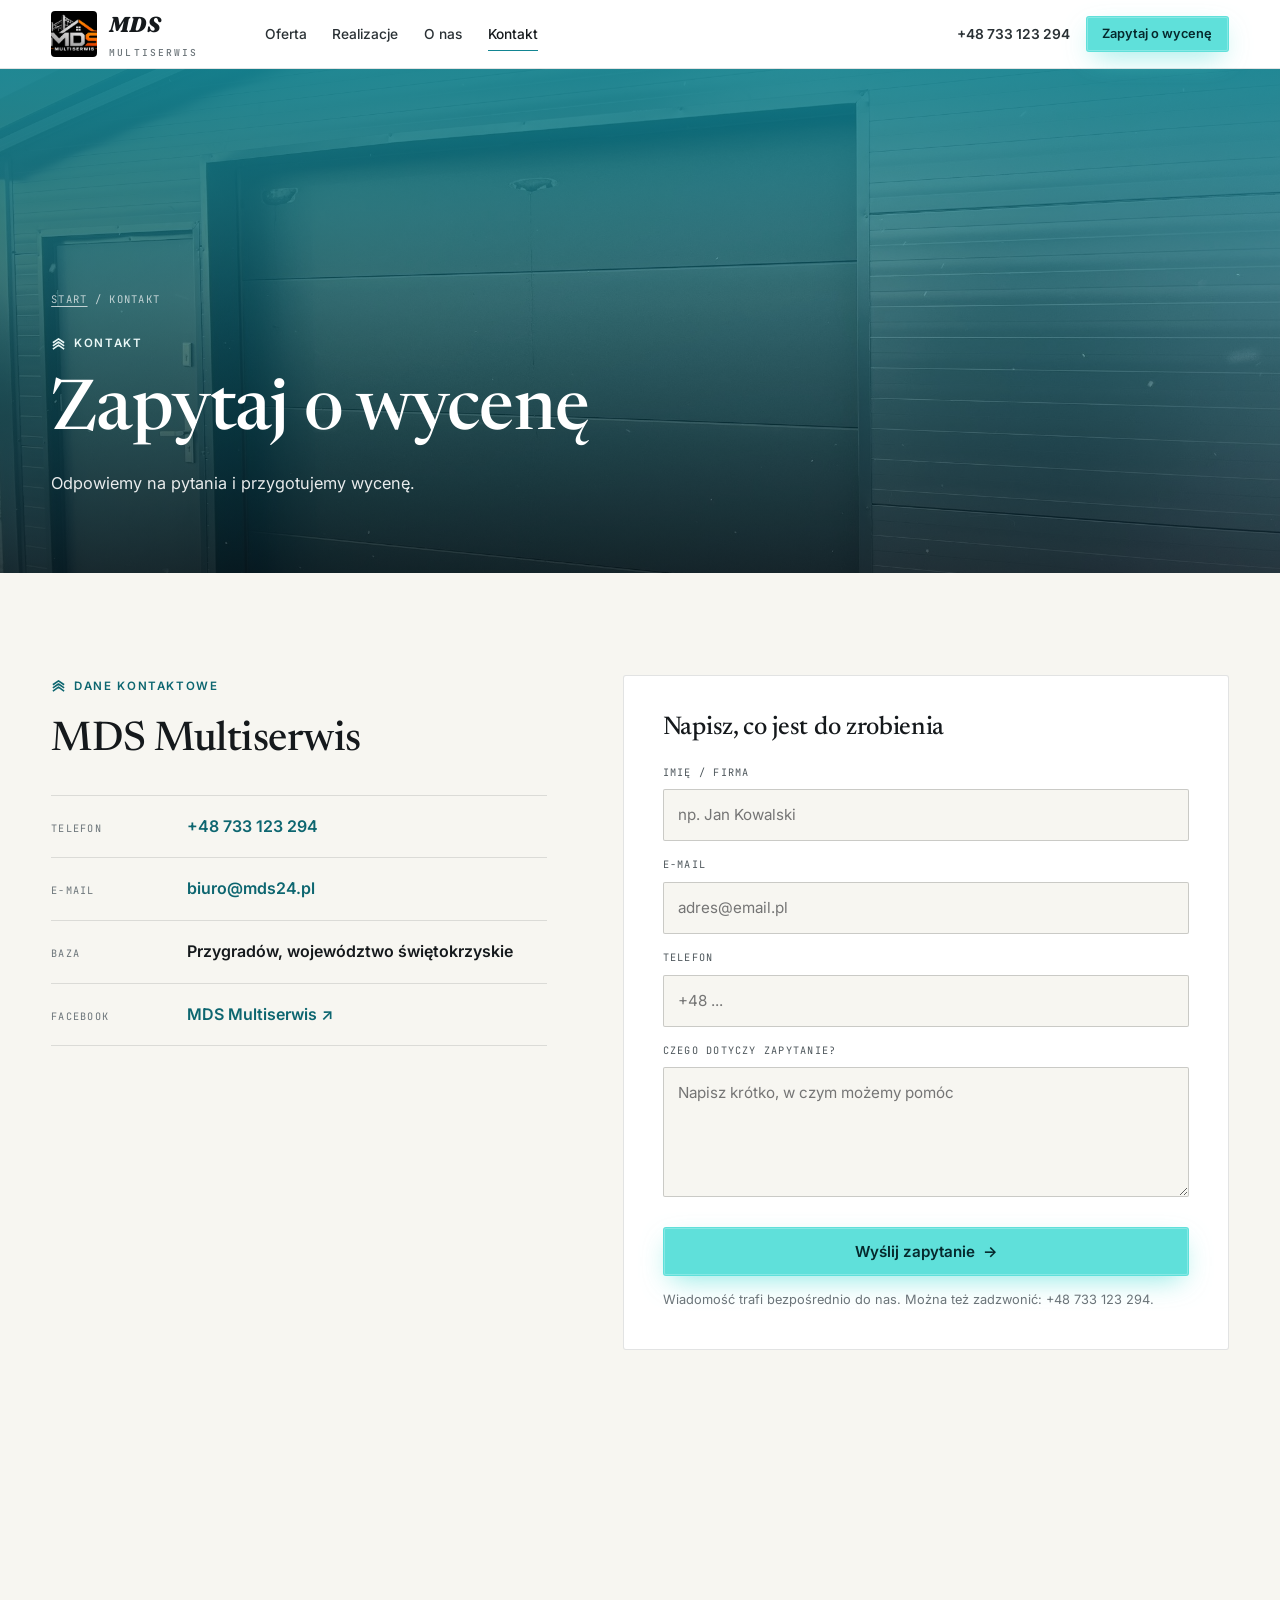
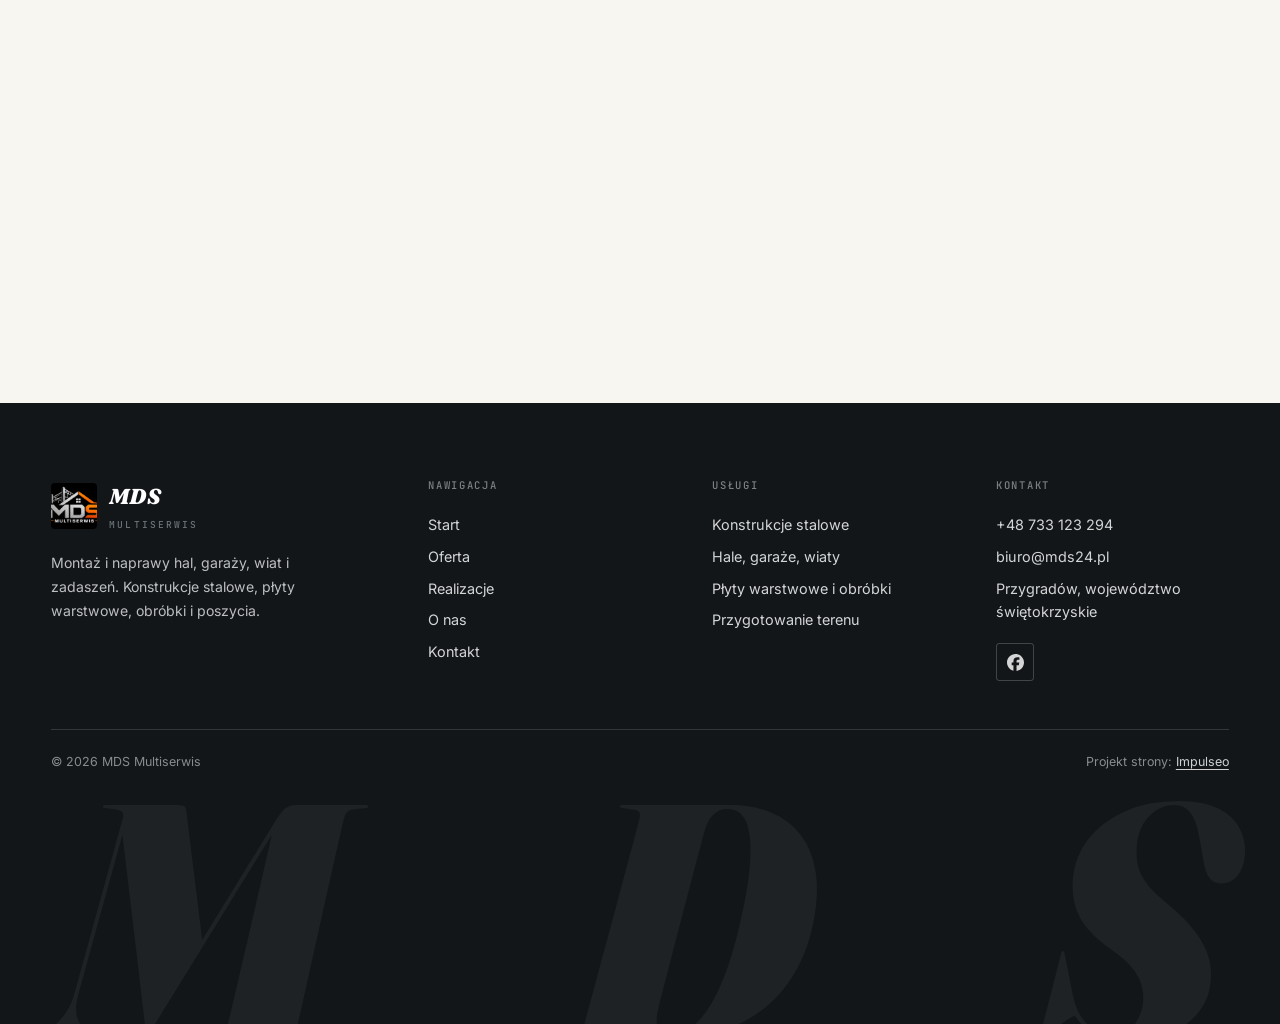
==== commit d1f4c8d0: "[claude-edit][cmt:2e4f731d-77f2-4ca9-a134-f04c88a9417f] Demo przebudowane w stylu swellroofing.com: " ====
--- a/kontakt.html
+++ b/kontakt.html
@@ -19,47 +19,63 @@
 <meta name="twitter:card" content="summary_large_image">
 <link rel="preconnect" href="https://fonts.googleapis.com">
 <link rel="preconnect" href="https://fonts.gstatic.com" crossorigin>
-<link href="https://fonts.googleapis.com/css2?family=Space+Grotesk:wght@500;600;700&family=DM+Sans:opsz,wght@9..40,400;9..40,500;9..40,600&display=swap" rel="stylesheet">
-<link rel="stylesheet" href="assets/styles.css?v=4f0861a6">
+<link href="https://fonts.googleapis.com/css2?family=Fraunces:ital,opsz,wght@1,9..144,900&family=Newsreader:opsz,wght@6..72,400;6..72,500&family=Inter:wght@400;500;600;700&family=JetBrains+Mono:wght@400;500;700&display=swap" rel="stylesheet">
+<link rel="stylesheet" href="assets/styles.css?v=sw1">
+<meta name="theme-color" content="#128592">
 </head>
 <body>
 
-<header class="nav">
-  <div class="wrap nav-inner">
-    <a class="brand brand-has-logo" href="index.html"><img class="brand-logo" src="img/logo.jpg" alt="MDS Multiserwis" width="1023" height="1023" decoding="async"></a>
-    <nav class="nav-links">
+<header class="site-header is-static" id="top-bar">
+  <div class="sh-in">
+    <a class="brand" href="index.html"><img class="brand-logo" src="img/logo.jpg" alt="MDS Multiserwis - logo" width="1023" height="1023" decoding="async"><span>MDS<small>MULTISERWIS</small></span></a>
+    <nav class="sh-links" aria-label="Menu">
       <a href="oferta.html">Oferta</a>
       <a href="realizacje.html">Realizacje</a>
-      <a href="o-nas.html">O nas</a>
-      <a href="kontakt.html" class="active" aria-current="page">Kontakt</a>
-      <a href="tel:+48733123294" class="btn btn-accent">Zadzwoń +48 733 123 294</a>
+      <a href="o-nas.html">O nas</a>
+      <a href="kontakt.html" aria-current="page">Kontakt</a>
     </nav>
-    <button class="nav-toggle" aria-label="Menu"><span></span><span></span><span></span></button>
+    <div class="sh-cta"><a class="tel" href="tel:+48733123294">+48 733 123 294</a><a class="btn btn-glow btn-sm" href="kontakt.html">Zapytaj o wycenę</a></div>
+    <button class="burger" type="button" aria-label="Otwórz menu" data-menu><span></span><span></span><span></span></button>
   </div>
 </header>
+<div class="mnav" id="mnav" aria-hidden="true">
+  <div class="mnav-top"><span class="brand" style="color:#fff">MDS<small>MULTISERWIS</small></span><button class="mnav-close" type="button" aria-label="Zamknij menu" data-menu-close>×</button></div>
+  <nav>
+    <a href="index.html">Start<span>→</span></a>
+    <a href="oferta.html">Oferta<span>→</span></a>
+    <a href="realizacje.html">Realizacje<span>→</span></a>
+    <a href="o-nas.html">O nas<span>→</span></a>
+    <a href="kontakt.html">Kontakt<span>→</span></a>
+  </nav>
+  <a class="btn btn-glow" href="tel:+48733123294"><svg width="16" height="16" viewBox="0 0 24 24" fill="none" aria-hidden="true"><path d="M6.6 10.8a15.5 15.5 0 0 0 6.6 6.6l2.2-2.2a1 1 0 0 1 1-.24 11.4 11.4 0 0 0 3.6.58 1 1 0 0 1 1 1V20a1 1 0 0 1-1 1A17 17 0 0 1 3 4a1 1 0 0 1 1-1h3.5a1 1 0 0 1 1 1c0 1.25.2 2.46.58 3.6a1 1 0 0 1-.25 1l-2.23 2.2Z" fill="currentColor"/></svg> Zadzwoń +48 733 123 294</a>
+</div>
 
 <main>
 <section class="pagehead">
-  <img src="img/ph3.jpg" alt="MDS Multiserwis - Zapytaj o wycenę">
+  <img src="img/ph3.jpg" alt="Garaż z płyt warstwowych, realizacja MDS Multiserwis" width="2048" height="1280" fetchpriority="high" decoding="async">
   <div class="wrap">
-    <span class="eyebrow">Kontakt</span>
-    <h1>Zapytaj o wycenę</h1>
-    <p>Odpowiemy na pytania i przygotujemy wycenę.</p>
+    <div class="crumbs"><a href="index.html">Start</a> / Kontakt</div>
+    <span class="eyebrow"><svg viewBox="0 0 16 16" aria-hidden="true"><path d="M2 7.2 8 3l6 4.2M2 10.6 8 6.4l6 4.2M2 14 8 9.8l6 4.2" fill="none" stroke="currentColor" stroke-width="1.7" stroke-linejoin="round"/></svg>Kontakt</span>
+    <h1>Zapytaj o wycenę</h1>
+    <p>Odpowiemy na pytania i przygotujemy wycenę.</p>
   </div>
 </section>
-<section>
-  <div class="wrap contact-grid">
+
+<section class="sec bg-paper">
+  <div class="wrap contact">
     <div class="reveal">
-      <span class="eyebrow">Dane kontaktowe</span>
-      <h2 style="margin:var(--space-4) 0 var(--space-6)">MDS Multiserwis</h2>
-      <div class="info-list">
-        <div class="info-row"><div class="ic"><svg class="ico-tel" width="16" height="16" viewBox="0 0 24 24" fill="none" aria-hidden="true"><path d="M6.6 10.8a15.5 15.5 0 0 0 6.6 6.6l2.2-2.2a1 1 0 0 1 1-.24 11.4 11.4 0 0 0 3.6.58 1 1 0 0 1 1 1V20a1 1 0 0 1-1 1A17 17 0 0 1 3 4a1 1 0 0 1 1-1h3.5a1 1 0 0 1 1 1c0 1.25.2 2.46.58 3.6a1 1 0 0 1-.25 1l-2.23 2.2Z" fill="currentColor"/></svg></div><div><div class="lbl">Telefon</div><a class="val" href="tel:+48733123294">+48 733 123 294</a></div></div>
-        <div class="info-row"><div class="ic"><svg class="ico-mail" width="16" height="16" viewBox="0 0 24 24" fill="none" aria-hidden="true"><rect x="3.2" y="5.5" width="17.6" height="13" rx="1.6" stroke="currentColor" stroke-width="1.6"/><path d="M4 7l8 6 8-6" stroke="currentColor" stroke-width="1.6" stroke-linecap="round" stroke-linejoin="round"/></svg></div><div><div class="lbl">E-mail</div><a class="val" href="mailto:biuro@mds24.pl">biuro@mds24.pl</a></div></div>
-        <div class="info-row"><div class="ic"><svg class="ico-pin" width="16" height="16" viewBox="0 0 24 24" fill="none" aria-hidden="true"><path d="M12 21s7-6.1 7-11.5A7 7 0 0 0 5 9.5C5 14.9 12 21 12 21Z" stroke="currentColor" stroke-width="1.6" fill="none"/><circle cx="12" cy="9.5" r="2.4" fill="currentColor"/></svg></div><div><div class="lbl">Adres</div><div class="val">Przygradów, województwo świętokrzyskie</div></div></div>
-      </div>
+      <span class="eyebrow"><svg viewBox="0 0 16 16" aria-hidden="true"><path d="M2 7.2 8 3l6 4.2M2 10.6 8 6.4l6 4.2M2 14 8 9.8l6 4.2" fill="none" stroke="currentColor" stroke-width="1.7" stroke-linejoin="round"/></svg>Dane kontaktowe</span>
+      <h2>MDS Multiserwis</h2>
+      <dl class="info">
+        <div><dt>Telefon</dt><dd><a href="tel:+48733123294">+48 733 123 294</a></dd></div>
+        <div><dt>E-mail</dt><dd><a href="mailto:biuro@mds24.pl">biuro@mds24.pl</a></dd></div>
+        <div><dt>Baza</dt><dd>Przygradów, województwo świętokrzyskie</dd></div>
+        <div><dt>Facebook</dt><dd><a href="https://www.facebook.com/p/MDS-Multiserwis-61585844955465/" target="_blank" rel="noopener">MDS Multiserwis ↗</a></dd></div>
+      </dl>
     </div>
     <div class="reveal">
       <form class="form" action="https://formsubmit.co/biuro@mds24.pl" method="POST">
+        <h3>Napisz, co jest do zrobienia</h3>
         <input type="hidden" name="_subject" value="Zapytanie ze strony MDS Multiserwis">
         <input type="hidden" name="_captcha" value="false">
         <input type="hidden" name="_template" value="table">
@@ -67,15 +83,15 @@
         <div class="fld"><label for="email">E-mail</label><input id="email" name="email" type="email" placeholder="adres@email.pl" required></div>
         <div class="fld"><label for="phone">Telefon</label><input id="phone" name="phone" type="tel" placeholder="+48 ..."></div>
         <div class="fld"><label for="msg">Czego dotyczy zapytanie?</label><textarea id="msg" name="message" placeholder="Napisz krótko, w czym możemy pomóc" required></textarea></div>
-        <button type="submit" class="btn btn-accent" style="width:100%;justify-content:center">Wyślij zapytanie <span class="arr">→</span></button>
+        <button type="submit" class="btn btn-glow">Wyślij zapytanie <span>→</span></button>
         <p class="note">Wiadomość trafi bezpośrednio do nas. Można też zadzwonić: +48 733 123 294.</p>
       </form>
     </div>
   </div>
 </section>
-<section style="padding-top:0">
+<section class="sec bg-paper" style="padding-top:0">
   <div class="wrap reveal">
-    <iframe class="map" title="MDS Multiserwis - Przygradów" src="https://maps.google.com/maps?q=MDS%20Multiserwis%20Przygrad%C3%B3w&z=15&output=embed" loading="lazy" referrerpolicy="no-referrer-when-downgrade"></iframe>
+    <iframe class="map" style="aspect-ratio:21/8" title="MDS Multiserwis - Przygradów" src="https://maps.google.com/maps?q=MDS%20Multiserwis%20Przygrad%C3%B3w&amp;z=13&amp;output=embed" loading="lazy" referrerpolicy="no-referrer-when-downgrade"></iframe>
   </div>
 </section>
 </main>
@@ -84,24 +100,32 @@
   <div class="wrap">
     <div class="foot-grid">
       <div class="foot-brand">
-        <div class="name">MDS Multiserwis</div>
-        <p>Montujemy i naprawiamy hale, garaże, wiaty i zadaszenia. Konstrukcje stalowe, płyty warstwowe, obróbki i poszycia.</p>
+        <a class="brand" href="index.html"><img class="brand-logo" src="img/logo.jpg" alt="MDS Multiserwis" width="1023" height="1023" loading="lazy" decoding="async"><span>MDS<small>MULTISERWIS</small></span></a>
+        <p>Montaż i naprawy hal, garaży, wiat i zadaszeń. Konstrukcje stalowe, płyty warstwowe, obróbki i poszycia.</p>
       </div>
-      <div class="foot-col">
+      <div class="col">
         <h4>Nawigacja</h4>
+        <a href="index.html">Start</a>
         <a href="oferta.html">Oferta</a>
         <a href="realizacje.html">Realizacje</a>
-        <a href="o-nas.html">O nas</a>
+        <a href="o-nas.html">O nas</a>
         <a href="kontakt.html">Kontakt</a>
       </div>
-      <div class="foot-col">
+      <div class="col">
+        <h4>Usługi</h4>
+        <a href="oferta.html">Konstrukcje stalowe</a>
+        <a href="oferta.html">Hale, garaże, wiaty</a>
+        <a href="oferta.html">Płyty warstwowe i obróbki</a>
+        <a href="oferta.html">Przygotowanie terenu</a>
+      </div>
+      <div class="col">
         <h4>Kontakt</h4>
         <a href="tel:+48733123294">+48 733 123 294</a>
         <a href="mailto:biuro@mds24.pl">biuro@mds24.pl</a>
         <p>Przygradów, województwo świętokrzyskie</p>
-      <div class="foot-soc">
-        <a class="soc" href="https://www.facebook.com/p/MDS-Multiserwis-61585844955465/" target="_blank" rel="noopener" aria-label="Facebook - MDS Multiserwis"><svg viewBox="0 0 24 24" aria-hidden="true" focusable="false"><path d="M9.101 23.691v-7.98H6.627v-3.667h2.474v-1.58c0-4.085 1.848-5.978 5.858-5.978.401 0 .955.042 1.468.103a8.68 8.68 0 0 1 1.141.195v3.325a8.623 8.623 0 0 0-.653-.036 26.805 26.805 0 0 0-.733-.009c-.707 0-1.259.096-1.675.309a1.686 1.686 0 0 0-.679.622c-.258.42-.374.995-.374 1.752v1.297h3.919l-.386 2.103-.287 1.564h-3.246v8.245C19.396 23.238 24 18.179 24 12.044c0-6.627-5.373-12-12-12s-12 5.373-12 12c0 5.628 3.874 10.35 9.101 11.647Z" fill="currentColor"/></svg></a>
-      </div>
+        <div class="foot-soc">
+          <a class="soc" href="https://www.facebook.com/p/MDS-Multiserwis-61585844955465/" target="_blank" rel="noopener" aria-label="Facebook - MDS Multiserwis"><svg viewBox="0 0 24 24" aria-hidden="true" focusable="false"><path d="M9.101 23.691v-7.98H6.627v-3.667h2.474v-1.58c0-4.085 1.848-5.978 5.858-5.978.401 0 .955.042 1.468.103a8.68 8.68 0 0 1 1.141.195v3.325a8.623 8.623 0 0 0-.653-.036 26.805 26.805 0 0 0-.733-.009c-.707 0-1.259.096-1.675.309a1.686 1.686 0 0 0-.679.622c-.258.42-.374.995-.374 1.752v1.297h3.919l-.386 2.103-.287 1.564h-3.246v8.245C19.396 23.238 24 18.179 24 12.044c0-6.627-5.373-12-12-12s-12 5.373-12 12c0 5.628 3.874 10.35 9.101 11.647Z" fill="currentColor"/></svg></a>
+        </div>
       </div>
     </div>
     <div class="foot-bot">
@@ -109,10 +133,12 @@
       <span>Projekt strony: <a class="foot-credit" href="https://impulseo.pl" target="_blank" rel="noopener">Impulseo</a></span>
     </div>
   </div>
+  <div class="foot-mark" aria-hidden="true"><span>M</span><span>D</span><span>S</span></div>
 </footer>
-<div class="sticky-call"><a class="sc-call" href="tel:+48733123294"><svg class="ico-tel" width="16" height="16" viewBox="0 0 24 24" fill="none" aria-hidden="true"><path d="M6.6 10.8a15.5 15.5 0 0 0 6.6 6.6l2.2-2.2a1 1 0 0 1 1-.24 11.4 11.4 0 0 0 3.6.58 1 1 0 0 1 1 1V20a1 1 0 0 1-1 1A17 17 0 0 1 3 4a1 1 0 0 1 1-1h3.5a1 1 0 0 1 1 1c0 1.25.2 2.46.58 3.6a1 1 0 0 1-.25 1l-2.23 2.2Z" fill="currentColor"/></svg> Zadzwoń</a><a class="sc-quote" href="kontakt.html">Zapytaj o wycenę</a></div>
+<div class="sticky-call"><a class="sc-call" href="tel:+48733123294"><svg width="16" height="16" viewBox="0 0 24 24" fill="none" aria-hidden="true"><path d="M6.6 10.8a15.5 15.5 0 0 0 6.6 6.6l2.2-2.2a1 1 0 0 1 1-.24 11.4 11.4 0 0 0 3.6.58 1 1 0 0 1 1 1V20a1 1 0 0 1-1 1A17 17 0 0 1 3 4a1 1 0 0 1 1-1h3.5a1 1 0 0 1 1 1c0 1.25.2 2.46.58 3.6a1 1 0 0 1-.25 1l-2.23 2.2Z" fill="currentColor"/></svg> Zadzwoń</a><a class="sc-quote" href="kontakt.html">Zapytaj o wycenę</a></div>
 <div class="demo-wazne" data-do="2026-11-19" data-cykl="3" hidden><svg class="dw-ico" width="13" height="13" viewBox="0 0 24 24" fill="none" aria-hidden="true"><circle cx="12" cy="12" r="8.6" stroke="currentColor" stroke-width="1.8"/><path d="M12 7.2V12l3.3 2" stroke="currentColor" stroke-width="1.8" stroke-linecap="round"/></svg><span class="dw-txt"></span></div>
+<div class="lb" id="lb" aria-hidden="true"><button type="button" aria-label="Zamknij">×</button><img alt=""></div>
 
-<script src="assets/main.js"></script>
+<script src="assets/main.js?v=sw1"></script>
 </body>
 </html>
--- a/assets/styles.css
+++ b/assets/styles.css
@@ -1,1849 +1,458 @@
-/* ============================================================
-   STOLBASZ — premium, architektoniczny B2B fit-out
-   Jasna paleta, zero brązu. System wg premium-web-craft.
-   Projekt strony: Impulseo (impulseo.pl)
-   ============================================================ */
+/* MDS Multiserwis - demo w stylu "editorial contractor" (szeryfowe nagłówki, morski akcent,
+   wielki znak w hero, ciemny pas faktów, przeglądarka realizacji, karuzela z łukiem). */
 
 :root{
-  /* PALETA — jasna, architektoniczna, chłodna */
-  --paper:#F4F6F8;          /* główne tło */
-  --paper-2:#E7EBEF;        /* sekcje alternatywne (chłodny jasny szary) */
-  --paper-3:#E7EBEF;        /* delikatne wypełnienia */
-  --ink:#15212E;            /* tekst główny — chłodny grafit */
-  --ink-soft:#243443;       /* nagłówki drugorzędne */
-  --muted:#6B7785;          /* tekst poboczny */
-  --line:rgba(21,33,46,.12);/* hairline */
-  --accent:#E8A317;         /* stonowany petrol-slate — jedyny akcent */
-  --accent-d:#C9870C;
-  --accent-soft:rgba(232,163,23,.10);
-  --dark:#15212E;           /* sekcje ciemne (stopka/CTA) */
-
-  /* HOVER ZDJĘĆ — JEDEN standard dla całego silnika (decyzja K. 04.08.2026, artefakt z wariantami).
-     AKTUALNE (K.+Szymon 09.08.2026, wybór z artefaktu 6 wariantów): zoom 1.05 przy 1.4s -
-     przy tak długim czasie mocniejszy kadr NIE skacze, tylko „oddycha". Poprzedni standard
-     (1.02 / .55s z 04.08) odbierany jako dynamiczny i szybki.
-     Spoczynek lekko przygaszony, ale TYLKO tam, gdzie jest mysz (@media hover:hover) —
-     na telefonie zdjęcia zostają w pełnej jasności. */
-  --img-zoom:1.05;                   /* K.+Szymon 09.08: wariant F z artefaktu porównawczego */
-  --img-rest:brightness(.95) saturate(.99);
-  --img-hot:brightness(1.06) saturate(1.05);
-  --img-dur:1.4s;                    /* K.+Szymon 09.08 (wariant F): powoli = elegancko */
-  --img-ease:cubic-bezier(.16,.84,.44,1);  /* miękki ogon, efekt „oddychania" */
-
-  /* ODSTĘPY — skala 4/8 */
-  --space-1:4px; --space-2:8px; --space-3:12px; --space-4:16px; --space-5:24px;
-  --space-6:32px; --space-7:48px; --space-8:64px; --space-9:96px; --space-10:128px;
-
-  /* TYPOGRAFIA — fluid clamp() (skala podbita 16.07.2026: większe, czytelniejsze litery — uwaga Adama) */
-  --text-sm:clamp(.9rem,.87rem + .12vw,1rem);
-  --text-base:clamp(1.08rem,1.04rem + .18vw,1.2rem);
-  --text-lg:clamp(1.24rem,1.15rem + .34vw,1.44rem);
-  --text-h3:clamp(1.34rem,1.22rem + .55vw,1.66rem);
-  --text-h2:clamp(2.1rem,1.66rem + 2.1vw,3.1rem);
-  --text-h1:clamp(2.9rem,2.1rem + 4vw,5.1rem);
-
-  /* PROMIENIE — architektoniczne, raczej ostre */
-  --r-sm:3px; --r-md:6px; --r-lg:10px;
-
-  /* RUCH */
-  --ease:cubic-bezier(.25,.46,.45,.94); --dur:.24s;
-
-  /* CIENIE — miękkie, warstwowe */
-  --sh-sm:0 1px 2px rgba(16,24,32,.04), 0 2px 8px rgba(16,24,32,.05);
-  --sh-md:0 2px 6px rgba(16,24,32,.05), 0 12px 28px -8px rgba(16,24,32,.12);
-  --sh-lg:0 6px 14px rgba(16,24,32,.07), 0 26px 56px -18px rgba(16,24,32,.22);
-
-  --hairline:1px solid var(--line);
-
-  --font-display:'Space Grotesk','Inter',sans-serif;
-  --font-body:'DM Sans','Inter',sans-serif;
+  --teal:#128592;
+  --teal-d:#0d6670;
+  --teal-dd:#0a4d55;
+  --glow:#5fe0da;
+  --glow-d:#3cc9c3;
+  --accent:#128592;
+  --accent-d:#0d6670;
+  --ink:#15191c;
+  --ink-2:#2a3135;
+  --ink-soft:#4d565b;
+  --muted:#6b7479;
+  --ink-deep:#121619;
+  --paper:#f7f6f1;
+  --paper-sunken:#efede6;
+  --white:#ffffff;
+  --cream:#f6efe1;
+  --hairline:rgba(21,25,28,.12);
+  --hairline-d:rgba(255,255,255,.14);
+  --serif:"Newsreader","Georgia",serif;
+  --mark:"Fraunces","Georgia",serif;
+  --sans:"Inter",system-ui,-apple-system,"Segoe UI",sans-serif;
+  --mono:"JetBrains Mono",ui-monospace,"SFMono-Regular",Menlo,monospace;
+  --wrap:1320px;
+  --gut:clamp(20px,4vw,56px);
+  --ease:cubic-bezier(.2,.7,.2,1);
+  --nav-h:68px;
 }
 
-*{box-sizing:border-box;margin:0;padding:0}
-html{scroll-behavior:smooth}
-body{
-  font-family:var(--font-body);
-  font-size:var(--text-base);
-  line-height:1.65;
-  color:var(--ink);
-  background:var(--paper);
-  -webkit-font-smoothing:antialiased;
-  text-rendering:optimizeLegibility;
-}
-img{max-width:100%;height:auto;display:block}  /* height:auto = width/height z atrybutów trzyma proporcje (TOP#12) */
+*,*::before,*::after{box-sizing:border-box}
+html{-webkit-text-size-adjust:100%;scroll-behavior:smooth}
+body{margin:0;font-family:var(--sans);font-size:16px;line-height:1.6;color:var(--ink);background:var(--white);
+  -webkit-font-smoothing:antialiased;text-rendering:optimizeLegibility}
+img{max-width:100%;height:auto;display:block}
 a{color:inherit;text-decoration:none}
-
-.wrap{width:min(92%,1180px);margin-inline:auto}
-section{padding-block:clamp(52px,6.5vw,96px)}
-
-h1,h2,h3{font-family:var(--font-display);font-weight:700;line-height:1.08;letter-spacing:-.02em;color:var(--ink)}
-h1{font-size:var(--text-h1);letter-spacing:-.035em}
-h2{font-size:var(--text-h2);letter-spacing:-.025em}
-h3{font-size:var(--text-h3)}
-/* MIARA — długość wiersza. WCAG 2.2 SC 1.4.8: max 80 znaków; Butterick: 45–90.
-   68ch daje realnie 72–78 znaków polskiego tekstu, czyli z zapasem pod granicą.
-   Wcześniej limit miał TYLKO <p> — <li>, <blockquote> i <dd> nie miały żadnego,
-   i to jedyny powód, dla którego 23 bloki na dwóch oddanych stronach jadą po
-   83–106 znaków w wierszu (pomiar 07.08.2026, bramka `miara`).
-   ⚠️ Listy i definicje ograniczamy TYLKO bez klasy: `ul`/`ol` z klasą to u nas
-   układ (siatki kafli, menu), a nie tekst ciągły — tam miarę wyznacza układ. */
-/* 60ch, nie 68ch (K. 10.08): po zmianie fontów na węższe kroje (DM Sans i spółka)
-   w 68ch mieściło się ~90 znaków - bramka pikselowa słusznie zgłaszała przekroczenie
-   granicy 80. Pomiar na żywej przeglądarce: 60ch = 90 znaków, 53ch = ~78 znaków, czyli normę WCAG 1.4.8. */
-:root{ --miara:53ch }
-p{max-width:min(100%,var(--miara))}
-blockquote,
-ul:not([class])>li, ol:not([class])>li,
-dl:not([class])>dd{max-width:min(100%,var(--miara))}
-
-/* ⚠️ Świadomie BEZ wyjątku `.tile p,.card p,.svc p{max-width:none}`, choć nasuwa się sam:
-   te akapity BYŁY już ograniczone (stare `p{max-width:65ch}`), więc „wyjątek" nie odblokowałby
-   niczego nowego — tylko ROZLUŹNIŁ stan sprzed zmiany na wszystkich demach naraz.
-   `figcaption` żadna z reguł wyżej nie dotyczy, więc też nie potrzebuje zwolnienia. */
-
-/* ŁAMANIE. `balance` wyrównuje długości wierszy w nagłówku, `pretty` pilnuje ostatniego
-   wiersza akapitu, żeby nie został w nim jeden wyraz. Obsługiwane od Chrome 117 /
-   Safari 17.5; starsze przeglądarki po prostu ignorują tę własność.
-   `text-wrap:pretty` nie występowało dotąd ANI RAZ w silniku ani w repo klientów. */
-h1,h2,h3,.lead,.lede{text-wrap:balance}
-p,li,blockquote,dd{text-wrap:pretty}
-
-.eyebrow{
-  font-family:var(--font-body);
-  font-size:var(--text-sm);
-  font-weight:600;
-  letter-spacing:.18em;
-  text-transform:uppercase;
-  color:var(--accent);
-  display:inline-flex;align-items:center;gap:var(--space-3);
-}
-/* flex:none + margin-top = kreska trzyma się PIERWSZEJ linii. Wcześniej align-items:center
-   centrowało ją względem całego bloku i przy zawinięciu (długi kicker typu
-   „…WNĘTRZ · LESZNO · OD 2019") druga linia lądowała z brzydkim wcięciem. */
-.eyebrow{align-items:flex-start}
-.eyebrow>*,.eyebrow{text-wrap:balance}   /* dlugi kicker lamal sie na sierote typu samo „2019" w drugiej linii */
-.eyebrow::before{content:"";width:28px;height:1px;background:var(--accent);display:inline-block;flex:none;margin-top:.62em}
-
-.muted{color:var(--muted)}
-.lead{font-size:var(--text-lg);line-height:1.55;color:var(--ink-soft);max-width:50ch}
-
-/* ---------- BUTTONS ---------- */
-.btn{
-  display:inline-flex;align-items:center;gap:var(--space-2);
-  font-weight:600;font-size:var(--text-sm);letter-spacing:.02em;
-  padding:var(--space-4) var(--space-6);
-  border-radius:var(--r-sm);
-  transition:transform var(--dur) var(--ease),box-shadow var(--dur) var(--ease),background var(--dur) var(--ease);
-  cursor:pointer;border:1px solid transparent;
-}
-.btn-accent{background:var(--accent);color:#fff;box-shadow:var(--sh-sm)}
-.btn-accent:hover{background:var(--accent-d);transform:translateY(-2px);box-shadow:var(--sh-md)}
-.btn-accent:active{transform:translateY(0);box-shadow:var(--sh-sm)}
-.btn-ghost{background:transparent;color:var(--ink);border-color:var(--line)}
-.btn-ghost:hover{border-color:var(--accent);color:var(--accent);transform:translateY(-2px)}
-.btn-light{background:#fff;color:var(--ink);box-shadow:var(--sh-sm)}
-.btn-light:hover{transform:translateY(-2px);box-shadow:var(--sh-md)}
-.btn .arr{transition:transform var(--dur) var(--ease)}
-.btn:hover .arr{transform:translateX(4px)}
-
-/* ---------- NAV ---------- */
-.nav{
-  position:sticky;top:0;z-index:50;
-  background:color-mix(in srgb,var(--paper) 88%,transparent);
-  backdrop-filter:saturate(140%) blur(10px);
-  border-bottom:var(--hairline);
-}
-.nav-inner{display:flex;align-items:center;justify-content:space-between;gap:var(--space-5);height:72px}
-/* ANTY-NACHODZENIE (K. 05.08.2026): długa nazwa firmy + przycisk z pełnym numerem nie mieściły się w pasku
-   i flex ściskał linki PONIŻEJ ich treści - "Kontakt" wchodził na ramkę "Zadzwoń +48 ...". Teraz ustępuje
-   nazwa marki (skrót wielokropkiem), a menu i przycisk nigdy się nie kurczą ani nie zachodzą na siebie. */
-.brand{display:flex;flex-direction:column;line-height:1;min-width:0;flex:0 1 auto}
-.brand .name{font-family:var(--font-display);font-weight:800;font-size:1.35rem;letter-spacing:.04em;white-space:nowrap;overflow:hidden;text-overflow:ellipsis}
-.brand .sub{font-size:.62rem;letter-spacing:.34em;text-transform:uppercase;color:var(--muted);margin-top:5px;white-space:nowrap;overflow:hidden;text-overflow:ellipsis}
-.nav-links{display:flex;align-items:center;gap:var(--space-6);flex:0 0 auto}
-.nav-links a{font-size:var(--text-sm);font-weight:500;color:var(--ink-soft);position:relative;padding-block:4px;white-space:nowrap;transition:color var(--dur) var(--ease)}
-.nav-links a::after{content:"";position:absolute;left:0;bottom:0;width:0;height:1.5px;background:var(--accent);transition:width var(--dur) var(--ease)}
-.nav-links a:hover,.nav-links a.active{color:var(--ink)}
-.nav-links a:hover::after,.nav-links a.active::after{width:100%}
-.nav-links .btn{padding:var(--space-2) var(--space-5)}
-/* przyciski w nav: właściwy kolor (przebij .nav-links a) + bez podkreślenia */
-.nav-links a.btn-accent{color:#fff}
-.nav-links a.btn-ghost,.nav-links a.btn-light{color:var(--ink)}
-/* CTA w pasku: NIE podkreślenie spod linków menu, ale ten sam przelatujący błysk,
-   co na wszystkich innych przyciskach (zgłoszenie K. 13.08.2026 - „na hero jest efekt
-   światła przechodzącego przez przycisk, na navbarze go nie ma, a mają być identyczne").
-   Reguła `.nav-links a::after` jest silniejsza od `.btn::after`, więc trzeba jej
-   geometrię wyzerować i wpisać połysk z nazwy - samo `display:none` gasiło efekt. */
-.nav-links a.btn::after{
-  display:block;content:"";position:absolute;inset:0;z-index:-1;pointer-events:none;
-  width:auto;height:auto;border-radius:inherit;   /* kasuje geometrię podkreślenia (width:0;height:1.5px) */
-  background:linear-gradient(100deg,transparent 32%,rgba(255,255,255,.20) 50%,transparent 68%);
-  translate:-120% 0}
-@media (prefers-reduced-motion:no-preference){
-  .nav-links a.btn:hover::after{translate:120% 0;transition:translate .75s var(--mt-ease,cubic-bezier(.16,.84,.44,1))}
-}
-.nav-toggle{display:none;background:none;border:none;cursor:pointer;flex-direction:column;gap:5px;padding:8px}
-.nav-toggle span{width:24px;height:2px;background:var(--ink);transition:var(--dur)}
-/* Ciasny zakres MIĘDZY menu mobilnym a pełnym pulpitem: zbijamy odstępy i nazwę marki,
-   żeby wszystko zmieściło się naturalnie, zanim w ogóle dojdzie do skracania wielokropkiem. */
-@media(max-width:1280px) and (min-width:921px){
-  .nav-links{gap:var(--space-4)}
-  .nav-links .btn{padding:var(--space-2) var(--space-4)}
-  .brand .name{font-size:1.15rem}
-}
-
-/* ---------- HERO (split) ---------- */
-.hero{position:relative;overflow:hidden;border-bottom:var(--hairline)}
-.hero-grid{display:grid;grid-template-columns:1.05fr .95fr;gap:clamp(24px,4vw,60px);align-items:center;
-  padding-block:clamp(36px,4.5vw,64px)}
-.hero-copy .eyebrow{margin-bottom:var(--space-5)}
-.hero-copy h1{margin-bottom:var(--space-5)}
-.hero-copy .lead{margin-bottom:var(--space-7)}
-.hero-actions{display:flex;flex-wrap:wrap;gap:var(--space-4)}
-.hero-art{position:relative;aspect-ratio:4/3;border-radius:var(--r-lg);overflow:hidden;box-shadow:var(--sh-lg)}
-.hero-art img{width:100%;height:100%;object-fit:cover}
-.hero-art::after{content:"";position:absolute;inset:0;background:linear-gradient(180deg,transparent 55%,rgba(18,24,28,.28))}
-.hero-badge{position:absolute;left:var(--space-5);bottom:var(--space-5);z-index:2;
-  background:rgba(252,252,251,.94);backdrop-filter:blur(4px);
-  border-radius:var(--r-md);padding:var(--space-4) var(--space-5);box-shadow:var(--sh-md);max-width:78%}
-.hero-badge strong{display:block;font-family:var(--font-display);font-size:1rem;letter-spacing:-.01em}
-.hero-badge span{font-size:var(--text-sm);color:var(--muted)}
-
-/* ---------- HERO duży / kinowy (strona główna) ---------- */
-.hero-cine{position:relative;min-height:clamp(560px,82vh,840px);min-height:clamp(560px,82svh,840px);display:flex;align-items:center;overflow:hidden;border-bottom:var(--hairline)}
-.hero-cine>img{position:absolute;inset:0;width:100%;height:100%;object-fit:cover;z-index:0}
-.hero-cine::after{content:"";position:absolute;inset:0;z-index:1;
-  background:linear-gradient(95deg,rgba(13,18,23,.86) 0%,rgba(13,18,23,.64) 32%,rgba(13,18,23,.24) 62%,rgba(13,18,23,.04) 100%)}
-.hero-cine .wrap{position:relative;z-index:2;padding-block:var(--space-8)}
-.hero-cine .hero-copy{max-width:660px}
-.hero-cine .eyebrow{color:#fff;margin-bottom:var(--space-5)}
-.hero-cine .eyebrow::before{background:#fff}
-.hero-cine h1{color:#fff;margin-bottom:var(--space-5);font-size:clamp(2.9rem,2rem + 4.4vw,5.2rem);text-wrap:balance}
-.hero-cine .lead{color:rgba(255,255,255,.92);max-width:48ch;margin-bottom:var(--space-7)}
-.hero-cine .hero-actions{display:flex;flex-wrap:wrap;gap:var(--space-4)}
-/* NISKIE OKNO (laptop z dokiem i paskami przeglądarki ma ~700-780 px wysokości widoku):
-   H1 do 5.2rem + długi lead nie mieściły się i przyciski wypadały POD krawędź ekranu -
-   klient widział stronę bez ani jednego CTA. Skalujemy w dół, zamiast przycinać treść. */
-@media(min-width:821px) and (max-height:820px){
-  .hero-cine{min-height:clamp(520px,94svh,780px)}
-  .hero-cine .wrap{padding-block:var(--space-6)}
-  .hero-cine h1{font-size:clamp(2.2rem,1.5rem + 2.6vw,3.6rem);margin-bottom:var(--space-4)}
-  .hero-cine .eyebrow{margin-bottom:var(--space-4)}
-  .hero-cine .lead{margin-bottom:var(--space-5);max-width:44ch}
-}
-@media(max-width:680px){
-  .hero-cine{min-height:clamp(520px,76vh,640px);min-height:clamp(520px,76svh,640px);align-items:flex-end}
-  .hero-cine::after{background:linear-gradient(0deg,rgba(13,18,23,.9) 6%,rgba(13,18,23,.45) 55%,rgba(13,18,23,.25) 100%)}
-  .hero-cine .wrap{padding-bottom:var(--space-9)}
-  /* TELEFON (~90% oglądających): lead potrafił zająć 8 linii i zepchnąć CTA poza pierwszy ekran.
-     Zwężamy interlinię i skalę - treści nie ucinamy, bo to ona sprzedaje. */
-  .hero-cine .lead{font-size:.98rem;line-height:1.5;margin-bottom:var(--space-5)}
-  .hero-cine .eyebrow{font-size:.72rem;letter-spacing:.13em;margin-bottom:var(--space-4)}
-  .hero-cine .eyebrow::before{width:20px}
-  .hero-cine h1{margin-bottom:var(--space-4)}
-}
-
-/* full-bleed hero variant (podstrony) */
-.pagehead{position:relative;min-height:46vh;min-height:46svh;display:flex;align-items:flex-end;overflow:hidden;border-bottom:var(--hairline)}
-.pagehead img{position:absolute;inset:0;width:100%;height:100%;object-fit:cover}
-/* 10.08.2026 (decyzja K.): mocniejsze przyciemnienie + cień pod tekstem. Bramka mierzyła na
-   nagłówkach podstron 3,38-3,43:1 przy wymaganych 4,5 — jasne zdjęcie (hala, śnieg, niebo)
-   podchodziło pod biały tekst. Zdjęcia klientów są różne, więc kontrast musi dawać WARSTWA,
-   a nie szczęśliwy dobór kadru. */
-.pagehead::after{content:"";position:absolute;inset:0;background:linear-gradient(180deg,rgba(18,24,28,.40),rgba(18,24,28,.76))}
-.pagehead .wrap{position:relative;z-index:2;padding-block:var(--space-9);color:#fff}
-.pagehead h1{color:#fff;max-width:18ch;text-shadow:0 2px 16px rgba(0,0,0,.55)}
-.pagehead .eyebrow{color:#fff}
-.pagehead .eyebrow::before{background:#fff}
-.pagehead p{color:rgba(255,255,255,.92);margin-top:var(--space-4);max-width:54ch;text-shadow:0 1px 12px rgba(0,0,0,.5)}
-
-/* ---------- STRIP (pasek skrótów / liczby) ---------- */
-.strip{background:var(--dark);color:#fff}
-/* PASEK HASEŁ — standard 04.08.2026 (decyzja K.): 5 haseł w JEDNYM rzędzie, tekst WYŚRODKOWANY,
-   węższe marginesy boczne niż reszta strony (pasek ma iść szerzej), równe wysokości kolumn. */
-.strip .wrap{width:min(96%,1440px);display:grid;grid-template-columns:repeat(5,1fr);
-  gap:var(--space-5);padding-block:var(--space-7);align-items:stretch}
-.strip .item .k{font-family:var(--font-display);font-size:clamp(1.05rem,.82rem + .85vw,1.55rem);
-  font-weight:800;letter-spacing:-.02em;color:#fff;line-height:1.18;text-wrap:balance}
-.strip .item .v{font-size:var(--text-sm);color:rgba(255,255,255,.66);margin-top:var(--space-2);line-height:1.4}
-.strip .item{border-left:2px solid var(--accent);padding-inline:var(--space-4);
-  text-align:center;display:flex;flex-direction:column;justify-content:center}
-/* liczba kolumn = liczba haseł, żeby ostatnie nie zostawało samo w drugim rzędzie.
-   Klasę n-N nadaje multipage.py; domyślnie (bez klasy) pasek jest 5-kolumnowy. */
-.strip.n-2 .wrap{grid-template-columns:repeat(2,1fr)}
-.strip.n-3 .wrap{grid-template-columns:repeat(3,1fr)}
-.strip.n-4 .wrap{grid-template-columns:repeat(4,1fr);gap:var(--space-6)}
-.strip.n-4 .item .k{font-size:clamp(1.3rem,1rem + 1.1vw,2rem)}
-.strip.n-6 .wrap{grid-template-columns:repeat(6,1fr);gap:var(--space-4)}
-.strip.n-6 .item .k{font-size:clamp(.98rem,.8rem + .7vw,1.35rem)}
-/* równe łamanie: zamiast "długa linia + jedno słowo" obie linie zbliżonej długości */
-.strip .item .k{text-wrap:balance}
-
-/* ---------- SECTION HEAD ---------- */
-.head{max-width:48rem;margin-bottom:var(--space-8)}
-.head.center{margin-inline:auto;text-align:center}
-.head .eyebrow{margin-bottom:var(--space-4)}
-.head h2{margin-bottom:var(--space-4)}
-.head p{color:var(--muted);font-size:var(--text-lg);line-height:1.55}
-.head.center p{margin-inline:auto}
-
-/* ---------- INTRO SPLIT ---------- */
-.split{display:grid;grid-template-columns:.92fr 1.08fr;gap:clamp(28px,5vw,80px);align-items:center}
-.split.rev{grid-template-columns:1.08fr .92fr}
-.split.rev .split-art{order:-1}
-.split-art{position:relative;aspect-ratio:5/4;border-radius:var(--r-lg);overflow:hidden;box-shadow:var(--sh-lg)}
-.split-art img{width:100%;height:100%;object-fit:cover}
-.split-copy h2{margin-bottom:var(--space-5)}
-.split-copy p+p{margin-top:var(--space-4)}
-.split-copy .btn{margin-top:var(--space-6)}
-
-/* ---------- SERVICES (zakres) ---------- */
-.svc-grid{display:grid;grid-template-columns:repeat(auto-fit,minmax(280px,1fr));gap:var(--space-5)}
-.svc{background:#fff;border:var(--hairline);border-radius:var(--r-md);padding:var(--space-7) var(--space-6);
-  transition:transform var(--dur) var(--ease),box-shadow var(--dur) var(--ease),border-color var(--dur) var(--ease);
-  position:relative;overflow:hidden}
-.svc::before{content:"";position:absolute;left:0;top:0;width:3px;height:0;background:var(--accent);transition:height var(--dur) var(--ease)}
-.svc:hover{transform:translateY(-4px);box-shadow:var(--sh-md);border-color:transparent}
-.svc:hover::before{height:100%}
-.svc .ic{font-family:var(--font-display);font-size:.8rem;font-weight:700;letter-spacing:.12em;color:var(--accent);margin-bottom:var(--space-4)}
-.svc h3{margin-bottom:var(--space-3);font-size:1.22rem}
-.svc p{color:var(--muted);font-size:var(--text-base);line-height:1.6}
-
-/* big detailed service rows */
-.svc-row{display:grid;grid-template-columns:.8fr 1.2fr;gap:clamp(20px,4vw,60px);align-items:center;padding-block:var(--space-8)}
-.svc-row+.svc-row{border-top:var(--hairline)}
-.svc-row.rev{grid-template-columns:1.2fr .8fr}
-/* Naprzemienny układ wierszy oferty: co drugi wiersz ma zdjęcie po PRAWEJ.
-   Było `order:-1` — martwy kod, bo zdjęcie i tak jest pierwszym dzieckiem w HTML,
-   więc wszystkie wiersze wyglądały identycznie (zdjęcie zawsze z lewej), a `rev`
-   zmieniało tylko szerokość kolumn. Znalezione 29.07.2026 przy różnicowaniu kierunków
-   animacji (pomiar pozycji: art.mid 390/502 przy row.mid 756 — zawsze lewa strona). */
-.svc-row.rev .svc-row-art{order:2}
-.svc-row-art{aspect-ratio:4/3;border-radius:var(--r-md);overflow:hidden;box-shadow:var(--sh-md)}
-.svc-row-art img{width:100%;height:100%;object-fit:cover}
-.svc-row h3{font-size:1.5rem;margin-bottom:var(--space-4)}
-.svc-row .num{font-family:var(--font-display);font-size:.85rem;font-weight:700;letter-spacing:.14em;color:var(--accent);display:block;margin-bottom:var(--space-3)}
-.svc-row ul{list-style:none;margin-top:var(--space-4);display:flex;flex-direction:column;gap:var(--space-2)}
-.svc-row li{position:relative;padding-left:var(--space-5);color:var(--muted);font-size:var(--text-base)}
-.svc-row li::before{content:"";position:absolute;left:0;top:.62em;width:8px;height:1px;background:var(--accent)}
-
-/* ---------- GALLERY (realizacje) ---------- */
-.gallery{display:grid;grid-template-columns:repeat(12,1fr);gap:var(--space-4);grid-auto-rows:200px}
-/* GALERIA MASONRY — pionowe zdjęcia (portrety beauty/wellness) bez przycinania: kolumny, height auto */
-.gallery-masonry{column-count:3;column-gap:var(--space-4)}
-@media(max-width:900px){.gallery-masonry{column-count:2}}
-@media(max-width:560px){.gallery-masonry{column-count:1}}
-.gallery-masonry .m-tile{break-inside:avoid;margin:0 0 var(--space-4);padding:0;position:relative;overflow:hidden;border-radius:var(--r-md);border:1px solid var(--line)}
-.gallery-masonry .m-tile img{width:100%;height:auto;display:block}
-.gallery-masonry .m-tile .cap{position:absolute;left:0;right:0;bottom:0;padding:var(--space-4);color:#fff;background:linear-gradient(0deg,rgba(0,0,0,.55),transparent);font-size:var(--text-sm)}
-.gallery-masonry .m-tile .cap small{display:block;font-weight:400;opacity:.78;letter-spacing:.04em;text-transform:uppercase;font-size:.66rem;margin-top:3px}
-.tile{position:relative;overflow:hidden;border-radius:var(--r-md);box-shadow:var(--sh-sm);
-  transition:transform var(--dur) var(--ease),box-shadow var(--dur) var(--ease)}
-.tile img{width:100%;height:100%;object-fit:cover;
-  transition:transform var(--img-dur) var(--img-ease),filter var(--img-dur) var(--img-ease)}
-.tile:hover{box-shadow:var(--sh-md)}
-.tile .cap{position:absolute;left:0;right:0;bottom:0;padding:var(--space-5) var(--space-4) var(--space-4);
-  /* mocniejszy spad + cien pod tekstem: na JASNYCH zdjeciach klienta (biale fronty, sciany)
-     slaby gradient dawal kontrast ~1.5:1 zamiast wymaganych 3.6:1 (bramka wygladu, 10.08.2026) */
-  background:linear-gradient(transparent 10%,rgba(18,24,28,.55) 40%,rgba(18,24,28,.88) 68%,rgba(18,24,28,.99));color:#fff;
-  text-shadow:0 1px 2px rgba(0,0,0,.85),0 2px 10px rgba(0,0,0,.55);
-  font-size:var(--text-sm);font-weight:600;letter-spacing:.01em;
-  opacity:0;transform:translateY(8px);transition:var(--dur) var(--ease)}
-.tile:hover .cap{opacity:1;transform:translateY(0)}
-.tile .cap small{display:block;font-weight:400;opacity:.78;letter-spacing:.04em;text-transform:uppercase;font-size:.66rem;margin-top:3px}
-/* bento spans */
-.t-wide{grid-column:span 6}
-.t-tall{grid-column:span 6;grid-row:span 2}
-.t-std{grid-column:span 6}
-.t-third{grid-column:span 4}
-.t-two3{grid-column:span 8}
-
-/* ---------- TRUST / WIARYGODNOŚĆ ---------- */
-.trust{background:var(--paper-2)}
-.trust-grid{display:grid;grid-template-columns:repeat(auto-fit,minmax(240px,1fr));gap:var(--space-5);margin-top:var(--space-7)}
-.trust-card{background:#fff;border-radius:var(--r-md);padding:var(--space-7) var(--space-6);box-shadow:var(--sh-sm);border-top:3px solid var(--accent)}
-.trust-card .big{font-family:var(--font-display);font-size:clamp(1.8rem,1.3rem + 1.6vw,2.6rem);font-weight:800;letter-spacing:-.02em;color:var(--ink);line-height:1}
-.trust-card h3{font-size:1.12rem;margin:var(--space-3) 0 var(--space-2)}
-.trust-card p{color:var(--muted);font-size:var(--text-base);line-height:1.55}
-
-/* ---------- CTA band ---------- */
-.cta{background:var(--dark);color:#fff;position:relative;overflow:hidden}
-/* telefon w CTA: na ciemnym tle biały (domyślnie), rodziny z JASNYM tłem CTA
-   nadpisują to u siebie - wcześniej kolor siedział w stylu inline i wygrywał z rodziną. */
-.cta .btn-ghost-cta{color:#fff;border-color:rgba(255,255,255,.3)}
-.cta .wrap{display:grid;grid-template-columns:1.4fr .6fr;gap:var(--space-7);align-items:center;position:relative;z-index:2}
-.cta h2{color:#fff;max-width:20ch}
-.cta p{color:rgba(255,255,255,.74);margin-top:var(--space-4)}
-.cta-actions{display:flex;flex-direction:column;gap:var(--space-3);align-items:flex-start}
-.cta::before{content:"";position:absolute;right:-80px;top:-80px;width:360px;height:360px;border-radius:50%;
-  background:radial-gradient(circle,var(--accent-soft),transparent 70%)}
-
-/* ---------- CONTACT ---------- */
-.contact-grid{display:grid;grid-template-columns:.85fr 1.15fr;gap:clamp(28px,4vw,56px);align-items:start}
-.info-list{display:flex;flex-direction:column;gap:var(--space-2)}
-.info-row{display:flex;gap:var(--space-4);align-items:flex-start;padding-block:var(--space-4);border-bottom:var(--hairline)}
-.info-row .ic{flex:none;width:42px;height:42px;display:grid;place-items:center;border-radius:50%;
-  background:var(--accent-soft);color:var(--accent);font-size:1.05rem}
-.info-row .lbl{font-size:.72rem;letter-spacing:.14em;text-transform:uppercase;color:var(--muted)}
-.info-row .val{font-weight:600;font-size:var(--text-base);margin-top:2px}
-.info-row a.val:hover{color:var(--accent)}
-.map{border:none;border-radius:var(--r-lg);box-shadow:var(--sh-md);width:100%;height:100%;min-height:380px;filter:grayscale(.2) contrast(1.02)}
-.form{background:#fff;border:var(--hairline);border-radius:var(--r-lg);padding:clamp(24px,3vw,40px);box-shadow:var(--sh-sm)}
-.form .fld{margin-bottom:var(--space-5)}
-.form label{display:block;font-size:var(--text-sm);font-weight:600;margin-bottom:var(--space-2)}
-.form input,.form textarea{width:100%;font-family:inherit;font-size:var(--text-base);color:var(--ink);
-  padding:var(--space-4);border:var(--hairline);border-radius:var(--r-sm);background:var(--paper);transition:border-color var(--dur)}
-.form input:focus,.form textarea:focus{outline:none;border-color:var(--accent);background:#fff}
-.form textarea{resize:vertical;min-height:120px}
-.form .note{font-size:var(--text-sm);color:var(--muted);margin-top:var(--space-3)}
-
-/* ---------- FOOTER ---------- */
-footer{background:var(--dark);color:#fff;padding-block:var(--space-9) var(--space-6)}
-.foot-grid{display:grid;grid-template-columns:1.4fr 1fr 1fr;gap:var(--space-7);margin-bottom:var(--space-8)}
-.foot-brand .name{font-family:var(--font-display);font-weight:800;font-size:1.4rem;letter-spacing:.04em}
-.foot-brand p{color:rgba(255,255,255,.62);margin-top:var(--space-4);font-size:var(--text-base);max-width:38ch}
-.foot-col h4{font-size:.74rem;letter-spacing:.16em;text-transform:uppercase;color:rgba(255,255,255,.5);margin-bottom:var(--space-4)}
-.foot-col a,.foot-col p{display:block;color:rgba(255,255,255,.82);font-size:var(--text-base);margin-bottom:var(--space-3)}
-.foot-col a:hover{color:#fff}
-.foot-bot{border-top:1px solid rgba(255,255,255,.12);padding-top:var(--space-5);display:flex;justify-content:space-between;flex-wrap:wrap;gap:var(--space-3);
-  font-size:var(--text-sm);color:rgba(255,255,255,.55)}
-.foot-bot a:hover{color:#fff}
-/* Podpis w stopce = klikalny link do impulseo.pl (31.07.2026). Ma być WIDOCZNIE klikalny,
-   ale nie krzyczeć - stąd sam kolor jaśniejszy + delikatne podkreślenie na najeździe. */
-.foot-bot a.foot-credit{color:rgba(255,255,255,.78);text-decoration:none;border-bottom:1px solid rgba(255,255,255,.28)}
-.foot-bot a.foot-credit:hover{color:#fff;border-bottom-color:#fff}
-
-/* ---------- REVEAL ---------- */
-.reveal{opacity:0;transform:translateY(22px);transition:opacity .6s var(--ease),transform .6s var(--ease)}
+h1,h2,h3,h4{font-family:var(--serif);font-weight:500;letter-spacing:-.012em;line-height:1.08;margin:0;color:inherit}
+p{margin:0}
+.wrap{max-width:var(--wrap);margin:0 auto;padding:0 var(--gut)}
+.sr{position:absolute;width:1px;height:1px;overflow:hidden;clip:rect(0 0 0 0);white-space:nowrap}
+
+/* ---------- przyciski ---------- */
+.btn{display:inline-flex;align-items:center;justify-content:center;gap:.55em;font-family:var(--sans);font-weight:600;
+  font-size:.95rem;line-height:1;padding:1.05em 1.6em;border-radius:3px;border:1px solid transparent;cursor:pointer;
+  transition:background .25s var(--ease),box-shadow .25s var(--ease),transform .25s var(--ease),color .25s,border-color .25s;white-space:nowrap}
+.btn-glow{background:var(--glow);color:#06292d;box-shadow:0 0 0 1px rgba(255,255,255,.25) inset,0 10px 28px -8px rgba(95,224,218,.75)}
+.btn-glow:hover{background:#7ff0ea;transform:translateY(-1px);box-shadow:0 0 0 1px rgba(255,255,255,.35) inset,0 14px 34px -8px rgba(95,224,218,.9)}
+.btn-line{border-color:rgba(255,255,255,.9);color:#fff;background:transparent}
+.btn-line:hover{background:rgba(255,255,255,.1)}
+.btn-line-dark{border-color:var(--ink);color:var(--ink);background:transparent}
+.btn-line-dark:hover{background:var(--ink);color:#fff}
+.btn-dark{background:var(--ink);color:#fff}
+.btn-dark:hover{background:var(--teal-dd)}
+.btn-sm{font-size:.8rem;padding:.85em 1.2em}
+.link-u{display:inline-flex;align-items:center;gap:.5em;font-weight:600;color:var(--teal-d);padding-bottom:.35em;
+  border-bottom:1.5px solid currentColor;transition:gap .25s var(--ease)}
+.link-u:hover{gap:.8em}
+.link-u.on-dark{color:#fff}
+
+/* ---------- etykieta sekcji ---------- */
+.eyebrow{display:inline-flex;align-items:center;gap:.7em;font-family:var(--sans);font-size:.72rem;font-weight:600;
+  letter-spacing:.14em;text-transform:uppercase;color:var(--teal-d)}
+.eyebrow svg{width:15px;height:15px;flex:none}
+.on-dark .eyebrow,.eyebrow.on-dark{color:#e9f7f6}
+.mono{font-family:var(--mono);font-size:.72rem;letter-spacing:.06em;text-transform:uppercase}
+
+/* ---------- HERO ---------- */
+.hero{position:relative;isolation:isolate;min-height:100vh;min-height:100svh;display:flex;flex-direction:column;color:#fff;overflow:clip;background:var(--teal-dd)}
+.hero-bg{position:absolute;inset:0;z-index:-2;width:100%;height:100%;object-fit:cover;object-position:60% 60%}
+.hero::before{content:"";position:absolute;inset:0;z-index:-1;
+  background:
+    linear-gradient(180deg,rgba(18,133,146,.94) 0%,rgba(18,133,146,.72) 26%,rgba(14,104,114,.34) 52%,rgba(8,28,32,.30) 74%,rgba(8,20,24,.62) 100%),
+    linear-gradient(90deg,rgba(9,52,58,.55) 0%,rgba(9,52,58,.18) 45%,rgba(9,52,58,0) 70%)}
+.hero-top{padding:clamp(10px,1.4vw,22px) var(--gut) 0;max-width:1600px;margin:0 auto;width:100%}
+.wordmark{display:flex;justify-content:space-between;align-items:flex-end;font-family:var(--mark);font-style:italic;font-weight:900;
+  color:var(--cream);font-size:min(11.6rem,calc((100vw - 2 * var(--gut)) / 8.4));line-height:.9;letter-spacing:0;padding:0 .02em;
+  font-variation-settings:"SOFT" 0,"WONK" 1,"opsz" 144;user-select:none}
+.wordmark span{display:block}
+.wordmark-sub{display:flex;justify-content:space-between;margin-top:.55rem;font-family:var(--mono);font-size:clamp(.6rem,.8vw,.78rem);
+  letter-spacing:.32em;text-transform:uppercase;color:rgba(246,239,225,.85)}
+.hero-nav{display:flex;align-items:center;justify-content:space-between;gap:24px;margin-top:clamp(14px,2vw,28px);padding:6px 0}
+.hero-links{display:flex;gap:clamp(18px,2.6vw,40px);font-size:.84rem;font-weight:500}
+.hero-links a{opacity:.92;transition:opacity .2s}
+.hero-links a:hover{opacity:1;text-decoration:underline;text-underline-offset:5px}
+.hero-cta{display:flex;align-items:center;gap:18px;font-size:.88rem}
+.hero-cta .tel{font-weight:500;opacity:.95}
+.hero-body{flex:1;display:flex;flex-direction:column;justify-content:center;padding:clamp(18px,2.6vw,40px) var(--gut) clamp(28px,3.6vw,56px);max-width:1600px;margin:0 auto;width:100%}
+.hero h1{font-size:clamp(2.4rem,4.4vw,4.2rem);max-width:18ch;line-height:1.04;text-wrap:balance}
+.hero-lead{margin-top:1.3rem;max-width:44ch;font-size:clamp(.98rem,1.1vw,1.08rem);line-height:1.6;color:rgba(255,255,255,.92)}
+.hero-actions{display:flex;flex-wrap:wrap;gap:14px;margin-top:2rem}
+
+.factbar{background:rgba(18,22,25,.94);backdrop-filter:blur(6px);border-top:1px solid rgba(255,255,255,.06)}
+.factbar ul{list-style:none;margin:0 auto;max-width:1600px;padding:14px var(--gut);display:flex;align-items:center;gap:clamp(18px,3.4vw,56px);flex-wrap:wrap}
+.factbar li{display:flex;align-items:baseline;gap:.6em;color:rgba(255,255,255,.7);font-size:.76rem}
+.factbar b{white-space:nowrap;font-family:var(--sans);font-weight:600;font-size:1.02rem;color:#fff;display:inline-flex;align-items:center;gap:.25em}
+.factbar b svg{width:15px;height:15px;color:#fff}
+.factbar .fb-right{margin-left:auto}
+.factbar .fb-right a{display:inline-flex;align-items:center;gap:.5em;font-size:.76rem;font-weight:600;color:#fff;border:1px solid rgba(255,255,255,.3);
+  padding:.55em .9em;border-radius:3px;transition:background .2s}
+.factbar .fb-right a:hover{background:rgba(255,255,255,.08)}
+
+/* ---------- nagłówek przyklejony ---------- */
+.site-header{position:fixed;top:0;left:0;right:0;z-index:80;background:rgba(255,255,255,.96);backdrop-filter:saturate(160%) blur(10px);
+  border-bottom:1px solid var(--hairline);transform:translateY(-102%);transition:transform .45s var(--ease)}
+.site-header.is-on,.site-header.is-static{transform:none}
+.site-header.is-static{position:sticky}
+.sh-in{max-width:1600px;margin:0 auto;padding:0 var(--gut);height:var(--nav-h);display:flex;align-items:center;gap:28px}
+.brand{display:flex;align-items:center;gap:12px;font-family:var(--mark);font-style:italic;font-weight:900;font-size:1.35rem;letter-spacing:.01em}
+.brand-logo{width:46px;height:46px;border-radius:4px;object-fit:cover}
+.brand small{display:block;font-family:var(--mono);font-style:normal;font-weight:500;font-size:.6rem;letter-spacing:.22em;color:var(--muted);margin-top:2px}
+.sh-links{display:flex;gap:clamp(16px,2vw,32px);font-size:.86rem;font-weight:500;margin-left:clamp(10px,3vw,48px)}
+.sh-links a{color:var(--ink-2);position:relative;padding:6px 0}
+.sh-links a::after{content:"";position:absolute;left:0;right:0;bottom:0;height:1.5px;background:var(--teal);transform:scaleX(0);transform-origin:left;transition:transform .3s var(--ease)}
+.sh-links a:hover::after,.sh-links a[aria-current="page"]::after{transform:scaleX(1)}
+.sh-links a[aria-current="page"]{color:var(--ink)}
+.sh-cta{margin-left:auto;display:flex;align-items:center;gap:16px;font-size:.86rem}
+.sh-cta .tel{font-weight:600;color:var(--ink-2)}
+.burger{display:none;width:44px;height:44px;border:0;background:transparent;cursor:pointer;margin-left:auto;padding:10px;color:inherit}
+.burger span{display:block;height:2px;background:currentColor;margin:5px 0;border-radius:2px;transition:transform .3s,opacity .3s}
+.mnav{position:fixed;inset:0;z-index:120;background:var(--ink-deep);color:#fff;display:flex;flex-direction:column;padding:22px var(--gut) 40px;
+  transform:translateX(100%);transition:transform .45s var(--ease);visibility:hidden}
+.mnav.open{transform:none;visibility:visible}
+.mnav-top{display:flex;align-items:center;justify-content:space-between}
+.mnav-close{width:44px;height:44px;border:1px solid rgba(255,255,255,.25);background:transparent;color:#fff;border-radius:3px;font-size:1.4rem;cursor:pointer}
+.mnav nav{display:flex;flex-direction:column;margin-top:36px;border-top:1px solid var(--hairline-d)}
+.mnav nav a{font-family:var(--serif);font-size:1.9rem;padding:.55em 0;border-bottom:1px solid var(--hairline-d);display:flex;justify-content:space-between}
+.mnav .btn{margin-top:28px}
+
+/* ---------- sekcje ---------- */
+.sec{padding:clamp(5rem,8vw,8.5rem) 0}
+.bg-paper{background:var(--paper)}
+.bg-sunken{background:var(--paper-sunken)}
+.bg-white{background:#fff}
+.sec-head{display:grid;grid-template-columns:minmax(0,1fr) minmax(18rem,31rem);gap:clamp(2rem,6vw,8rem);align-items:end;margin-bottom:clamp(2.5rem,4vw,4rem)}
+.sec-head h2,.h2{font-size:clamp(2.2rem,3.9vw,3.6rem);margin-top:1.1rem;text-wrap:balance}
+.sec-head p{color:var(--ink-soft);font-size:1rem;line-height:1.65}
+.sec-head .link-u{margin-top:1.4rem}
+
+/* o nas */
+.about{display:grid;grid-template-columns:minmax(0,1.05fr) minmax(0,.95fr);gap:clamp(2.5rem,7vw,8rem);align-items:center}
+.about h2{font-size:clamp(2.2rem,3.6vw,3.4rem);margin:1.4rem 0 2.2rem;max-width:15ch}
+.about p{color:var(--ink-soft);max-width:56ch;line-height:1.75;font-size:.98rem}
+.about p+p{margin-top:1.2rem}
+.about-actions{display:flex;align-items:center;gap:30px;margin-top:2.6rem;flex-wrap:wrap}
+.fig{margin:0}
+.fig img{width:100%;aspect-ratio:4/3.3;object-fit:cover;border-radius:2px}
+.fig figcaption{display:flex;justify-content:space-between;gap:12px;margin-top:14px;font-size:.78rem;color:var(--ink-2)}
+.fig figcaption .mono{color:var(--teal-d);font-size:.66rem}
+
+/* opinie */
+.rev-head{display:flex;justify-content:space-between;align-items:flex-end;gap:2rem;flex-wrap:wrap;margin-bottom:3rem}
+.rev-head h2{font-size:clamp(2.2rem,3.6vw,3.4rem);margin-top:1.1rem;max-width:14ch}
+.rating{display:flex;align-items:center;gap:14px;padding:12px 18px;border:1px solid var(--hairline);border-radius:3px;transition:border-color .2s}
+.rating:hover{border-color:var(--teal)}
+.rating .num{font-family:var(--sans);font-weight:600;font-size:2rem;letter-spacing:-.02em;line-height:1}
+.rating .src{display:flex;flex-direction:column;gap:3px;font-size:.74rem;color:var(--ink-soft)}
+.stars{display:inline-flex;gap:2px;color:var(--teal)}
+.stars svg{width:14px;height:14px}
+.rev-grid{display:grid;grid-template-columns:minmax(0,1fr) minmax(0,1fr);gap:clamp(2rem,6vw,7rem)}
+.rev-feature{display:flex;flex-direction:column}
+.rev-feature .q{font-family:var(--serif);font-size:3.2rem;line-height:.6;color:var(--teal)}
+.rev-feature blockquote{margin:1rem 0 1.4rem;font-family:var(--sans);font-size:clamp(1.35rem,2vw,1.75rem);line-height:1.45;letter-spacing:-.01em;max-width:24ch;color:var(--ink)}
+.rev-feature .who{font-size:.8rem;color:var(--muted)}
+.rev-feature .who b{color:var(--ink)}
+.rev-foot{margin-top:auto;padding-top:3rem}
+.rev-foot p{color:var(--ink-soft);font-size:.9rem;max-width:32ch;margin-bottom:1.2rem}
+.rev-foot .row{display:flex;gap:14px;flex-wrap:wrap}
+.rev-list{border-top:1px solid var(--hairline)}
+.rev-list-h{display:flex;justify-content:space-between;padding:14px 0;border-bottom:1px solid var(--hairline);font-size:.7rem;color:var(--ink-soft)}
+.rev-scroll{position:relative;height:440px;overflow:hidden;-webkit-mask-image:linear-gradient(180deg,transparent 0,#000 8%,#000 82%,transparent 100%);mask-image:linear-gradient(180deg,transparent 0,#000 8%,#000 82%,transparent 100%)}
+.rev-track{animation:revUp 26s linear infinite}
+.rev-scroll:hover .rev-track{animation-play-state:paused}
+@keyframes revUp{from{transform:translateY(0)}to{transform:translateY(-50%)}}
+.rev-item{padding:26px 0;border-bottom:1px solid var(--hairline)}
+.rev-item p{font-size:.92rem;line-height:1.65;color:var(--ink-2)}
+.rev-item .meta{display:flex;align-items:center;gap:10px;margin-top:12px;font-size:.76rem;color:var(--muted)}
+.rev-item .meta b{color:var(--ink)}
+.rev-all{display:inline-flex;margin-top:22px;font-size:.82rem;font-weight:600;gap:.5em}
+
+/* realizacje - ciemna przeglądarka */
+.proof{position:relative;isolation:isolate;background:var(--ink-deep);color:#fff;overflow:hidden}
+.proof::before{content:"";position:absolute;inset:0;z-index:-1;opacity:.5;
+  background-image:radial-gradient(rgba(255,255,255,.07) 1px,transparent 1.2px);background-size:22px 22px;
+  -webkit-mask-image:linear-gradient(180deg,#000,transparent 70%);mask-image:linear-gradient(180deg,#000,transparent 70%)}
+.proof .sec-head p{color:rgba(255,255,255,.66)}
+.proof .sec-head h2{color:#fff}
+.viewer{display:grid;grid-template-columns:minmax(0,2.55fr) minmax(17rem,1fr);gap:clamp(1.2rem,2vw,2rem)}
+.stage{position:relative;aspect-ratio:16/9.6;overflow:hidden;border-radius:2px;background:#0b0e10}
+.stage img{position:absolute;inset:0;width:100%;height:100%;object-fit:cover;opacity:0;transform:scale(1.03);transition:opacity .7s var(--ease),transform 1.2s var(--ease)}
+.stage img.on{opacity:1;transform:none}
+.stage .tag{position:absolute;left:14px;top:14px;z-index:2;background:rgba(10,12,14,.78);border:1px solid rgba(255,255,255,.18);padding:.5em .75em;font-family:var(--mono);font-size:.62rem;letter-spacing:.12em;text-transform:uppercase}
+.stage-cap{display:flex;justify-content:space-between;margin-top:12px;font-family:var(--mono);font-size:.68rem;color:rgba(255,255,255,.55);letter-spacing:.04em}
+.jobs{display:grid;grid-template-columns:repeat(5,minmax(0,1fr));gap:8px;margin-top:16px}
+.job{position:relative;text-align:left;background:#1b2125;border:1px solid rgba(255,255,255,.08);color:#fff;padding:12px 12px 14px;cursor:pointer;border-radius:2px;
+  font:inherit;transition:border-color .25s,background .25s}
+.job .mono{display:block;color:rgba(255,255,255,.5);font-size:.6rem}
+.job strong{display:block;margin-top:6px;font-size:.82rem;font-weight:600;line-height:1.25}
+.job:hover{background:#222a2f}
+.job.on{border-color:var(--glow);box-shadow:0 0 0 1px var(--glow) inset}
+.job.on::after{content:"Oglądasz";position:absolute;right:8px;top:8px;background:var(--glow);color:#06292d;font-family:var(--mono);font-size:.55rem;letter-spacing:.08em;text-transform:uppercase;padding:.2em .45em}
+.spec{border:1px solid rgba(255,255,255,.16);padding:22px 24px;display:flex;flex-direction:column;border-radius:2px}
+.spec-t{font-family:var(--mono);font-size:.7rem;letter-spacing:.06em;text-transform:uppercase;color:var(--glow);padding-bottom:18px;border-bottom:1px solid rgba(255,255,255,.12);line-height:1.6}
+.spec dl{margin:0}
+.spec dl div{padding:14px 0;border-bottom:1px solid rgba(255,255,255,.12)}
+.spec dt{font-family:var(--mono);font-size:.62rem;letter-spacing:.12em;text-transform:uppercase;color:rgba(255,255,255,.5)}
+.spec dd{margin:6px 0 0;font-weight:600;font-size:.92rem;line-height:1.4}
+.spec .link-u{margin-top:auto;align-self:flex-start;padding-top:24px}
+
+/* wycena - dwie karty */
+.quote{display:grid;grid-template-columns:minmax(0,1fr) minmax(0,1fr);gap:clamp(2rem,6vw,7rem);align-items:center}
+.quote h2{font-size:clamp(2.2rem,3.6vw,3.4rem);margin:1.2rem 0 1.6rem;max-width:13ch}
+.quote p{color:var(--ink-soft);max-width:46ch;line-height:1.7}
+.quote .btn{margin-top:2rem}
+.bids{position:relative;min-height:500px}
+.bid{position:absolute;font-family:var(--mono);border-radius:3px;padding:22px 24px;width:min(400px,92%)}
+.bid-b{right:0;top:0;background:var(--ink-deep);color:#e8eef0;box-shadow:0 30px 60px -30px rgba(0,0,0,.6)}
+.bid-a{left:0;bottom:0;background:#faf3e2;color:#2b2a26;box-shadow:0 30px 60px -24px rgba(40,30,10,.35);transform:rotate(-1.2deg)}
+.bid .bt{font-size:.62rem;letter-spacing:.12em;text-transform:uppercase;opacity:.7;padding-bottom:12px;border-bottom:1px solid currentColor;border-color:rgba(128,128,128,.3)}
+.bid-b .big{display:flex;justify-content:space-between;align-items:baseline;padding:20px 0 14px;font-size:.82rem}
+.bid-b .big b{font-size:1.5rem;font-weight:700;letter-spacing:-.01em;color:#fff}
+.bid-b .small{font-size:.66rem;opacity:.6}
+.bid-a ul{list-style:none;margin:10px 0 0;padding:0}
+.bid-a li{display:flex;justify-content:space-between;gap:12px;font-size:.72rem;padding:7px 0;border-bottom:1px dotted rgba(43,42,38,.3)}
+.bid-a li span:last-child{color:var(--teal-d);font-weight:700}
+.bid-a .tot{display:flex;justify-content:space-between;align-items:baseline;margin-top:14px;padding-top:12px;border-top:2px solid #2b2a26;font-size:.75rem;font-weight:700}
+.bid-a .tot b{font-size:1.05rem}
+.bids .note{position:absolute;right:4px;bottom:-26px;font-family:var(--mono);font-size:.62rem;color:var(--muted)}
+
+/* usługi */
+.svc-cards{display:grid;grid-template-columns:1fr 1fr;gap:clamp(1rem,2vw,1.6rem)}
+.svc-card{background:#fff;border:1px solid var(--hairline);border-radius:3px;overflow:hidden;display:flex;flex-direction:column}
+.svc-top{display:block;padding:clamp(18px,2vw,28px) clamp(18px,2vw,28px) clamp(20px,2.2vw,30px)}
+.svc-top img{width:100%;aspect-ratio:16/8;object-fit:cover;border-radius:2px;transition:transform .8s var(--ease)}
+.svc-top .ttl{display:flex;justify-content:space-between;align-items:center;gap:16px;margin-top:22px}
+.svc-top h3{font-size:clamp(1.4rem,2vw,1.85rem);text-transform:uppercase;letter-spacing:.02em}
+.arrbox{flex:none;width:36px;height:36px;border:1px solid var(--ink);display:grid;place-items:center;border-radius:2px;transition:background .25s,color .25s}
+.svc-top:hover .arrbox{background:var(--ink);color:#fff}
+.svc-top p{margin-top:10px;color:var(--ink-soft);font-size:.92rem;max-width:46ch}
+.svc-sub{list-style:none;margin:0;padding:0;display:grid;grid-template-columns:1fr 1fr;border-top:1px solid var(--hairline);margin-top:auto}
+.svc-sub li{padding:22px clamp(16px,1.8vw,24px) 26px;border-bottom:1px solid var(--hairline)}
+.svc-sub li:nth-child(odd){border-right:1px solid var(--hairline)}
+.svc-sub li:nth-last-child(-n+2){border-bottom:0}
+.svc-sub h4{font-size:1.1rem;display:flex;justify-content:space-between;gap:10px}
+.svc-sub h4::after{content:"→";font-family:var(--sans);font-size:.85rem;color:var(--muted)}
+.svc-sub p{margin-top:12px;font-size:.84rem;color:var(--ink-soft);line-height:1.55}
+.svc-note{margin-top:1.6rem;font-size:.85rem;color:var(--ink-soft)}
+.svc-note a{color:var(--teal-d);font-weight:600;text-decoration:underline;text-underline-offset:3px}
+
+/* dlaczego my */
+.why{display:grid;grid-template-columns:minmax(0,1fr) minmax(0,.62fr);gap:clamp(2rem,4vw,4rem);align-items:stretch}
+.why h2{font-size:clamp(2.2rem,3.6vw,3.4rem);margin:1.2rem 0 3rem;max-width:15ch}
+.why-grid{display:grid;grid-template-columns:1fr 1fr;border-top:1px solid var(--hairline)}
+.why-grid div{padding:26px 26px 30px 0;border-bottom:1px solid var(--hairline)}
+.why-grid div:nth-child(even){padding-left:26px;border-left:1px solid var(--hairline)}
+.why-grid .mono{color:var(--teal-d);font-size:.62rem}
+.why-grid h3{font-size:1.2rem;margin:.9rem 0 .7rem}
+.why-grid p{font-size:.88rem;color:var(--ink-soft);line-height:1.6;max-width:30ch}
+.why-photo{position:relative;margin:0;min-height:420px}
+.why-photo img{position:absolute;inset:0;width:100%;height:100%;object-fit:cover;border-radius:2px}
+.why-photo figcaption{position:absolute;left:14px;bottom:14px;background:rgba(18,22,25,.86);color:#fff;font-size:.74rem;font-weight:600;padding:.65em .9em}
+
+/* obszar */
+.area{display:grid;grid-template-columns:minmax(0,1.1fr) minmax(0,.9fr) minmax(0,1.3fr);gap:clamp(2rem,3.5vw,4rem);align-items:start}
+.area h2{font-size:clamp(2rem,3vw,2.9rem);margin-top:1.1rem;max-width:13ch}
+.area h3{font-size:1.4rem;padding-bottom:12px;border-bottom:1px solid var(--hairline);margin-bottom:14px}
+.area p{color:var(--ink-soft);font-size:.9rem;line-height:1.7}
+.area .col+.col{margin-top:2rem}
+.area .link-u{margin-top:1rem;font-size:.86rem}
+.map{width:100%;aspect-ratio:4/3.2;border:0;display:block;border-radius:2px;filter:grayscale(.35) contrast(1.05)}
+
+/* FAQ */
+.faq-grid{display:grid;grid-template-columns:minmax(0,1fr) minmax(0,1.5fr);gap:clamp(2rem,6vw,8rem)}
+.faq-grid h2{font-size:clamp(2.2rem,3.6vw,3.4rem);margin-top:1.1rem;max-width:12ch}
+.faq-grid .side p{margin-top:1.4rem;color:var(--ink-soft);font-size:.92rem;max-width:34ch}
+.faq details{border-bottom:1px solid var(--hairline)}
+.faq details:first-child{border-top:1px solid var(--hairline)}
+.faq summary{list-style:none;cursor:pointer;display:flex;justify-content:space-between;align-items:center;gap:20px;padding:22px 0;
+  font-family:var(--serif);font-size:1.3rem;line-height:1.3}
+.faq summary::-webkit-details-marker{display:none}
+.faq summary i{flex:none;width:30px;height:30px;border:1px solid var(--hairline);border-radius:50%;position:relative;transition:transform .3s var(--ease),background .3s}
+.faq summary i::before,.faq summary i::after{content:"";position:absolute;left:50%;top:50%;width:11px;height:1.5px;background:var(--ink);transform:translate(-50%,-50%)}
+.faq summary i::after{transform:translate(-50%,-50%) rotate(90deg);transition:opacity .3s}
+.faq details[open] summary i{background:var(--glow);border-color:var(--glow)}
+.faq details[open] summary i::after{opacity:0}
+.faq details p{padding:0 0 24px;color:var(--ink-soft);max-width:62ch;line-height:1.7}
+
+/* CTA + stopka */
+.cta-band{background:var(--teal);color:#fff;position:relative;overflow:hidden;isolation:isolate}
+.cta-band::before{content:"";position:absolute;inset:0;z-index:-1;background:linear-gradient(110deg,var(--teal-dd) 0%,var(--teal) 55%,#17a2ad 100%)}
+.cta-in{display:flex;justify-content:space-between;align-items:center;gap:2rem;flex-wrap:wrap;padding:clamp(3.5rem,6vw,5.5rem) 0}
+.cta-in h2{font-size:clamp(2rem,3.4vw,3.2rem);max-width:17ch}
+.cta-in p{margin-top:1rem;color:rgba(255,255,255,.86);max-width:44ch}
+.cta-in .row{display:flex;gap:14px;flex-wrap:wrap}
+
+footer{background:var(--ink-deep);color:rgba(255,255,255,.72);padding:clamp(4rem,6vw,6rem) 0 0;overflow:hidden}
+.foot-grid{display:grid;grid-template-columns:1.4fr 1fr 1fr 1fr;gap:clamp(2rem,4vw,4rem);padding-bottom:3rem;border-bottom:1px solid var(--hairline-d)}
+.foot-brand .brand{color:#fff}
+.foot-brand p{margin-top:1.2rem;font-size:.88rem;line-height:1.7;max-width:34ch}
+footer h4{font-family:var(--mono);font-weight:500;font-size:.66rem;letter-spacing:.16em;text-transform:uppercase;color:rgba(255,255,255,.45);margin-bottom:1.1rem}
+footer .col a,footer .col p{display:block;font-size:.9rem;padding:.3em 0;color:rgba(255,255,255,.82)}
+footer .col a:hover{color:var(--glow)}
+.foot-soc{display:flex;gap:10px;margin-top:1rem}
+.soc{width:38px;height:38px;border:1px solid rgba(255,255,255,.2);border-radius:3px;display:grid !important;place-items:center;padding:0 !important;transition:background .2s,border-color .2s}
+.soc svg{width:17px;height:17px}
+.soc:hover{background:var(--glow);border-color:var(--glow);color:#06292d}
+.foot-bot{display:flex;justify-content:space-between;gap:1rem;flex-wrap:wrap;padding:22px 0;font-size:.78rem;color:rgba(255,255,255,.5)}
+.foot-credit{color:rgba(255,255,255,.8);text-decoration:underline;text-underline-offset:3px}
+.foot-mark{font-family:var(--mark);font-style:italic;font-weight:900;color:rgba(255,255,255,.05);font-size:clamp(6rem,26vw,24rem);line-height:.75;
+  display:flex;justify-content:space-between;padding:0 var(--gut);margin-bottom:-.06em;user-select:none;max-width:1600px;margin-left:auto;margin-right:auto}
+
+/* okno na nieruchome zdjęcie: clip-path przycina dziecko position:fixed (działa też na iPhonie) */
+.stopklatka{position:relative;height:min(72vh,600px);overflow:hidden;clip-path:inset(0);background:var(--ink-deep)}
+.stopklatka .stk-bg{position:fixed;inset:0;background-size:cover;background-position:center}
+.stopklatka .stk-cap{position:absolute;left:0;right:0;bottom:0;margin:0;display:flex;justify-content:space-between;gap:1rem;flex-wrap:wrap;
+  padding:28px var(--gut) 24px;color:#fff;font-size:.9rem;font-weight:600;background:linear-gradient(0deg,rgba(8,20,24,.7),transparent)}
+.stopklatka .stk-cap .mono{color:var(--glow)}
+@media (max-width:700px){.stopklatka{height:52vh}}
+@supports not (clip-path:inset(0)){.stopklatka .stk-bg{position:absolute}}
+
+/* ---------- podstrony ---------- */
+.pagehead{position:relative;isolation:isolate;color:#fff;padding:clamp(7rem,12vw,10rem) 0 clamp(3.5rem,6vw,5.5rem);overflow:hidden;background:var(--teal-dd);min-height:56vh;min-height:56svh;display:flex;align-items:flex-end}
+.pagehead>img{position:absolute;inset:0;width:100%;height:100%;object-fit:cover;z-index:-2}
+.pagehead::before{content:"";position:absolute;inset:0;z-index:-1;
+  background:linear-gradient(180deg,rgba(18,133,146,.88) 0%,rgba(14,104,114,.55) 45%,rgba(8,22,26,.7) 100%),linear-gradient(90deg,rgba(9,52,58,.5),rgba(9,52,58,0) 65%)}
+.pagehead .wrap{width:100%}
+.pagehead .eyebrow{color:#e9f7f6}
+.pagehead h1{font-size:clamp(2.6rem,5.4vw,5rem);margin-top:1.1rem;max-width:16ch;text-wrap:balance}
+.pagehead p{margin-top:1.2rem;max-width:52ch;color:rgba(255,255,255,.9);font-size:1.02rem}
+.crumbs{font-family:var(--mono);font-size:.66rem;letter-spacing:.12em;text-transform:uppercase;color:rgba(255,255,255,.7);margin-bottom:1.6rem}
+.crumbs a{text-decoration:underline;text-underline-offset:3px}
+
+/* oferta - wiersze */
+.svc-rows{border-top:1px solid var(--hairline)}
+.svc-row{display:grid;grid-template-columns:minmax(0,.9fr) minmax(0,1.1fr);gap:clamp(1.5rem,5vw,6rem);align-items:center;padding:clamp(2.5rem,4vw,3.5rem) 0;border-bottom:1px solid var(--hairline)}
+.svc-row:nth-child(even) .svc-art{order:2}
+.svc-art img{width:100%;aspect-ratio:4/3;object-fit:cover;border-radius:2px}
+.svc-row .mono{color:var(--teal-d)}
+.svc-row h2{font-size:clamp(1.8rem,2.8vw,2.6rem);margin:.8rem 0 1rem}
+.svc-row p{color:var(--ink-soft);max-width:50ch;line-height:1.7}
+.svc-row .link-u{margin-top:1.4rem}
+
+/* realizacje - karuzela z łukiem */
+.ribbon-sec{text-align:center;overflow:hidden}
+.ribbon-sec h2{font-size:clamp(2.2rem,3.9vw,3.6rem);margin:1.1rem auto 1rem;max-width:16ch}
+.ribbon-sec .lead{color:var(--ink-soft);max-width:56ch;margin:0 auto}
+.ribbon-sec .row{display:flex;justify-content:center;gap:12px;margin-top:1.8rem;flex-wrap:wrap}
+.ribbon{position:relative;height:clamp(280px,30vw,420px);margin-top:clamp(2.5rem,4vw,3.5rem);perspective:1400px;cursor:grab;touch-action:pan-y;user-select:none}
+.ribbon.drag{cursor:grabbing}
+.ribbon-ring{position:absolute;left:50%;top:50%;transform-style:preserve-3d}
+.r-card{position:absolute;left:0;top:0;width:220px;aspect-ratio:4/3.3;margin:0;border:0;padding:0;background:none;cursor:pointer;
+  transform-style:preserve-3d;backface-visibility:hidden;-webkit-backface-visibility:hidden}
+.r-card img{width:100%;height:100%;object-fit:cover;box-shadow:0 30px 50px -28px rgba(0,0,0,.45);pointer-events:none}
+.ribbon-ui{display:flex;justify-content:center;align-items:center;gap:18px;margin-top:1.4rem;font-family:var(--mono);font-size:.7rem;color:var(--muted)}
+.ribbon-ui button{width:42px;height:42px;border:1px solid var(--ink);background:transparent;border-radius:2px;cursor:pointer;font-size:1rem;transition:background .2s,color .2s}
+.ribbon-ui button:hover{background:var(--ink);color:#fff}
+.lb{position:fixed;inset:0;z-index:130;background:rgba(10,12,14,.94);display:none;align-items:center;justify-content:center;padding:4vw}
+.lb.open{display:flex}
+.lb img{max-width:100%;max-height:86vh;object-fit:contain}
+.lb button{position:absolute;top:18px;right:18px;width:46px;height:46px;border:1px solid rgba(255,255,255,.3);background:transparent;color:#fff;font-size:1.4rem;cursor:pointer;border-radius:3px}
+.gal-grid{columns:3 280px;column-gap:14px;margin-top:3rem}
+.gal-grid button{display:block;width:100%;margin:0 0 14px;padding:0;border:0;background:none;cursor:zoom-in;break-inside:avoid}
+.gal-grid img{width:100%;height:auto;border-radius:2px}
+
+/* kontakt */
+.contact{display:grid;grid-template-columns:minmax(0,.9fr) minmax(0,1.1fr);gap:clamp(2rem,6vw,7rem)}
+.contact h2{font-size:clamp(2rem,3.2vw,3rem);margin:1.1rem 0 2rem}
+.info{border-top:1px solid var(--hairline)}
+.info div{display:grid;grid-template-columns:120px 1fr;gap:16px;padding:18px 0;border-bottom:1px solid var(--hairline);align-items:baseline}
+.info dt{font-family:var(--mono);font-size:.64rem;letter-spacing:.12em;text-transform:uppercase;color:var(--muted)}
+.info dd{margin:0;font-weight:600}
+.info dd a{color:var(--teal-d)}
+.form{background:#fff;border:1px solid var(--hairline);padding:clamp(22px,3vw,40px);border-radius:3px}
+.form h3{font-size:1.6rem;margin-bottom:1.4rem}
+.fld{margin-bottom:16px}
+.fld label{display:block;font-family:var(--mono);font-size:.64rem;letter-spacing:.12em;text-transform:uppercase;color:var(--ink-soft);margin-bottom:8px}
+.fld input,.fld textarea{width:100%;font:inherit;font-size:.95rem;padding:13px 14px;border:1px solid rgba(21,25,28,.2);border-radius:2px;background:var(--paper);color:var(--ink);transition:border-color .2s,background .2s}
+.fld input:focus,.fld textarea:focus{outline:0;border-color:var(--teal);background:#fff}
+.fld textarea{min-height:130px;resize:vertical}
+.form .btn{width:100%;margin-top:6px}
+.form .note{margin-top:14px;font-size:.8rem;color:var(--muted)}
+
+/* ---------- pasek na telefonie + licznik dema ---------- */
+.sticky-call{display:none}
+.demo-wazne{position:fixed;top:calc(var(--nav-h) + 14px);right:14px;z-index:95;display:inline-flex;align-items:center;gap:.45em;
+  background:rgba(21,25,28,.84);color:#fff;font-size:.72rem;font-weight:600;letter-spacing:.01em;padding:.42em .8em .42em .62em;border-radius:999px;
+  backdrop-filter:saturate(140%) blur(8px);border:1px solid rgba(255,255,255,.14);box-shadow:0 10px 24px -14px rgba(0,0,0,.6);pointer-events:none;
+  opacity:0;transform:translateY(-10px);transition:opacity .7s var(--ease),transform .7s var(--ease)}
+.demo-wazne.is-on{opacity:1;transform:none}
+.demo-wazne .dw-ico{flex:none;opacity:.85}
+.demo-wazne b{font-weight:700;font-variant-numeric:tabular-nums;color:var(--glow)}
+.demo-wazne .dw-zeg{font-variant-numeric:tabular-nums;opacity:.72;margin-left:.15em}
+.demo-wazne.is-pilne{background:rgba(150,32,28,.9)}
+.demo-wazne .dw-pilne{color:#FFE0DE}
+
+/* ---------- ruch ---------- */
+.reveal{opacity:0;transform:translateY(22px);transition:opacity .9s var(--ease),transform .9s var(--ease)}
 .reveal.in{opacity:1;transform:none}
-
-/* ---------- RESPONSIVE ---------- */
-@media(max-width:920px){
-  .hero-grid,.split,.split.rev,.svc-row,.svc-row.rev,.cta .wrap,.contact-grid,.foot-grid{grid-template-columns:1fr}
-  .split.rev .split-art,.svc-row.rev .svc-row-art{order:0}
-  .hero-art{aspect-ratio:16/10;max-height:420px}
-  .strip .wrap,.strip.n-2 .wrap,.strip.n-3 .wrap,.strip.n-4 .wrap,.strip.n-6 .wrap{grid-template-columns:repeat(2,1fr);gap:var(--space-6)}
-  .strip .item .k,.strip.n-6 .item .k{font-size:clamp(1.3rem,1.1rem + 1vw,2rem)}
-  .gallery{grid-auto-rows:180px}
-  .t-wide,.t-tall,.t-std,.t-third,.t-two3{grid-column:span 6}
-  .t-tall{grid-row:span 1}
-  .cta-actions{flex-direction:row;flex-wrap:wrap}
-  .foot-grid{gap:var(--space-6)}
-}
-@media(max-width:680px){
-  .nav-links{position:fixed;inset:72px 0 auto 0;background:var(--paper);flex-direction:column;align-items:stretch;
-    gap:0;padding:var(--space-4) 6%;border-bottom:var(--hairline);box-shadow:var(--sh-md);
-    transform:translateY(-120%);transition:transform var(--dur) var(--ease)}
-  .nav-links.open{transform:translateY(0)}
-  .nav-links a{padding-block:var(--space-4);border-bottom:var(--hairline)}
-  .nav-links .btn{margin-top:var(--space-3);justify-content:center}
-  .nav-toggle{display:flex}
-  .strip .wrap,.strip.n-2 .wrap,.strip.n-3 .wrap,.strip.n-4 .wrap,.strip.n-6 .wrap{grid-template-columns:1fr}
-  .gallery{grid-template-columns:repeat(6,1fr)}
-  .foot-grid{grid-template-columns:1fr}
-}
-@media(prefers-reduced-motion:reduce){
-  /* audyt 09.08 TOP#14: samo skrócenie duration przy animacji INFINITE = stroboskop
-     (pętla .01ms miga ekranem); iteration-count:1 gasi pętlę naprawdę. Pseudoelementy
-     też - tła hero (gastro/studio) animują ::before/img, blanket na * ich nie łapał. */
-  *,*::before,*::after{animation-duration:.01ms!important;animation-iteration-count:1!important;animation-delay:0s!important;transition:none!important}
-  .reveal{opacity:1!important;transform:none!important}
+@media (prefers-reduced-motion:reduce){
+  .reveal{opacity:1;transform:none;transition:none}
+  .rev-track{animation:none}
   html{scroll-behavior:auto}
 }
 
-/* ============================================================
-   PREMIUM LAYER — destylat deep-researchu branż (anty-AI, spokój).
-   Zmienne STOLBASZ (--accent/--ink/--paper/--line/--dark). Ruch ledwo
-   zauważalny, krzywa cubic-bezier(.16,.84,.44,1); prefers-reduced-motion
-   pokryte blanketem wyżej. Karty hairline zamiast cieni = #1 sygnał „nie-AI".
-   ============================================================ */
-
-/* więcej oddechu między sekcjami (liderzy: 110-130px) */
-section{padding-block:clamp(64px,8vw,128px)}
-
-/* 1) Aksamitny reveal — dłuższa, miękka krzywa zamiast „skoku" */
-.reveal{transition:opacity .9s cubic-bezier(.16,.84,.44,1),transform .9s cubic-bezier(.16,.84,.44,1);will-change:opacity,transform}
-/* stagger TYLKO w galerii (tam pozycja = porządek dzieci) */
-.gallery .reveal:nth-child(2){transition-delay:.07s}
-.gallery .reveal:nth-child(3){transition-delay:.14s}
-.gallery .reveal:nth-child(4){transition-delay:.21s}
-.gallery .reveal:nth-child(5){transition-delay:.28s}
-.gallery .reveal:nth-child(6){transition-delay:.35s}
-
-/* 2) Hero STATYCZNY na .hero-cine — Ken Burns CAŁKIEM WYŁĄCZONY 26.06 (3. zgłoszenie Szymona).
-   GENEZA: animowanie scale na <img> hero z teksturami (cegły/framugi) re-samplinguje obraz
-   klatka po klatce → na części ekranów drobne drganie/shimmer = „heroshot się trzęsie".
-   translateY usunięto wcześniej, scale-only + will-change/GPU NIE wystarczyły do GWARANCJI gładkości.
-   Krzysztof zażądał pewności („make sure, że błąd się nie pojawi") > efekt. Zero animacji = 0% drgania.
-   Delikatny zoom zostaje TYLKO w pełnoekranowych hero gastro/studio (hg-bg/hs-bg — tło, inny
-   mechanizm, chwalone, nigdy nie zgłaszane). NIE wracać do KB na .hero-cine bez realnego testu
-   na sprzęcie klienta — to ryzyko regresji „trzęsienia”. */
-/* BEZPIECZNY "wow" na hero = jednorazowy FADE-IN (opacity), nie zoom.
-   opacity nie dotyka bitmapy → gładkie na KAŻDYM zdjęciu/ekranie/GPU, zero ryzyka migotania.
-   Geometryczny ruch (scale/translate) na .hero-cine jest ZAKAZANY (bramka pilnuje). */
-@keyframes heroFade{from{opacity:0}to{opacity:1}}
-.hero-cine>img{transform:none;animation:heroFade 1.1s ease-out both}
-
-/* 3) Akcentowy hairline pod nagłówkiem sekcji, który „rysuje się" przy wejściu */
-.head h2{position:relative;padding-bottom:18px}
-.head h2::after{content:"";position:absolute;left:0;bottom:0;height:1px;width:0;background:var(--accent);transition:width 1s cubic-bezier(.16,.84,.44,1) .15s}
-.head.center h2::after{left:50%;transform:translateX(-50%)}
-.head.reveal.in h2::after,.head.center.reveal.in h2::after{width:54px}
-
-/* 4) Karty HAIRLINE zamiast cieni/zaokrągleń (najmocniejszy anty-AI detal) */
-.svc{background:transparent;border:1px solid var(--line);border-radius:var(--r-sm);box-shadow:none}
-.svc:hover{box-shadow:none;border-color:var(--accent);transform:translateY(-3px)}
-.trust-card{background:transparent;box-shadow:none;border:1px solid var(--line);border-top:2px solid var(--accent);border-radius:var(--r-sm)}
-.tile{box-shadow:none;border-radius:var(--r-sm)}
-.tile:hover{box-shadow:none}
-
-/* 5) Sticky-nav kondensuje się po przewinięciu (sygnał dopracowania) */
-.nav{transition:box-shadow .4s ease,background .4s ease}
-.nav.is-stuck{box-shadow:0 1px 0 var(--line),0 14px 30px -24px rgba(0,0,0,.45)}
-.nav-inner{transition:height .35s var(--ease)}
-.nav.is-stuck .nav-inner{height:60px}
-
-/* 6) MANIFESTO — pełnoekranowy cytat-bohater (zastępuje generyczne „Dlaczego my") */
-.manifesto{background:var(--paper-2);text-align:center}
-.manifesto .wrap{max-width:60rem}
-.manifesto p{font-family:var(--font-display);font-style:italic;font-size:clamp(1.6rem,1rem + 2.4vw,2.8rem);line-height:1.32;color:var(--ink-soft);margin-inline:auto;max-width:26ch;position:relative;padding-top:var(--space-8)}
-.manifesto p::before{content:"";position:absolute;top:0;left:50%;transform:translateX(-50%);width:54px;height:1px;background:var(--accent)}
-.manifesto p span{color:var(--accent);font-style:italic}
-
-/* 7) GATEWAYS — 3 duże bramy-zdjęcia (zamiast paska menu usług) */
-.gateways{display:grid;grid-template-columns:repeat(3,1fr);gap:var(--space-4)}
-.gateway{position:relative;aspect-ratio:3/4;overflow:hidden;border-radius:var(--r-sm);display:block}
-.gateway img{width:100%;height:100%;object-fit:cover;
-  transition:transform var(--img-dur) var(--img-ease),filter var(--img-dur) var(--img-ease)}
-.gateway::after{content:"";position:absolute;inset:0;background:linear-gradient(180deg,transparent 38%,rgba(18,24,28,.74))}
-/* ===== HOVER ZDJĘĆ — jedno miejsce dla WSZYSTKICH kafli ze zdjęciem (K. 04.08.2026) ===== */
-@media(hover:hover){
-  .tile img,.gateway img,.m-tile img{filter:var(--img-rest)}
-  .tile:hover img,
-  .gateway:hover img,
-  .m-tile:hover img{transform:scale(var(--img-zoom));filter:var(--img-hot)}
+/* ---------- responsywność ---------- */
+@media (max-width:1100px){
+  .hero-links{display:none}
+  .sh-links{display:none}
+  .sh-cta .tel{display:none}
+  .foot-grid{grid-template-columns:1fr 1fr}
+  .area{grid-template-columns:1fr 1fr}
+  .area .map-col{grid-column:1/-1}
+  .viewer{grid-template-columns:1fr}
+  .spec .link-u{padding-top:18px}
 }
-.m-tile img{transition:transform var(--img-dur) var(--img-ease),filter var(--img-dur) var(--img-ease)}
-.gateway .g-ttl{position:absolute;left:0;right:0;bottom:0;z-index:2;padding:var(--space-6) var(--space-5);color:#fff;font-family:var(--font-display);font-size:1.45rem;letter-spacing:-.01em;line-height:1.15}
-.gateway .g-ttl small{display:block;font-family:var(--font-body);font-size:var(--text-sm);font-weight:400;opacity:.82;letter-spacing:.03em;margin-top:5px}
-@media(max-width:760px){.gateways{grid-template-columns:1fr}.gateway{aspect-ratio:16/10}}
-
-/* 8) LOGO klienta w nagłówku (gdy podane --logo) */
-/* 52px domyślnie (feedback Bartka 06.07.2026: 40px ginęło, uwaga padła 3x; ~56px sprawdzone na żywym demie anna-borowiec-makeup) */
-.brand-logo{height:64px;width:auto;max-width:300px;object-fit:contain;display:block}
-.nav.is-stuck .brand-logo{height:52px}
-@media(max-width:680px){.brand-logo{height:46px;max-width:210px}}
-
-
-/* === RWD: nagłówki na wąskich ekranach (dodane 17.07.2026 razem z fixem clamp) ===
-   Po przywróceniu działania clamp() dolna granica --text-h1 (2.9rem) rozpychała
-   dokument przy długich polskich słowach na telefonach. Tu ją zjeżdżamy. */
+@media (max-width:860px){
+  .hero-cta .tel,.hero-cta .btn{display:none}
+  .burger{display:block}
+  .hero-nav .burger{color:#fff;margin-left:auto}
+  .sh-cta{display:none}
+  .sec-head,.about,.rev-grid,.quote,.why,.faq-grid,.contact{grid-template-columns:1fr}
+  .svc-cards{grid-template-columns:1fr}
+  .svc-row{grid-template-columns:1fr}
+  .svc-row:nth-child(even) .svc-art{order:0}
+  .why-photo{min-height:0}
+  .why-photo img{position:static;aspect-ratio:4/5;height:auto}
+  .rev-scroll{height:380px}
+  .bids{min-height:400px;margin-top:1rem}
+  .jobs{grid-template-columns:repeat(3,minmax(0,1fr))}
+  .factbar .fb-right{display:none}
+  .sticky-call{display:grid;grid-template-columns:1fr 1fr;position:fixed;left:0;right:0;bottom:0;z-index:90;
+    padding-bottom:env(safe-area-inset-bottom);background:var(--ink-deep);transition:transform .35s var(--ease),opacity .35s}
+  .sticky-call.schowany{transform:translateY(110%);opacity:0;pointer-events:none}
+  .sticky-call a{padding:15px 8px;text-align:center;font-weight:700;font-size:.95rem;display:flex;align-items:center;justify-content:center;gap:.45em}
+  .sticky-call .sc-call{color:#fff}
+  .sticky-call .sc-quote{background:var(--glow);color:#06292d}
+  body{padding-bottom:calc(54px + env(safe-area-inset-bottom))}
+  .demo-wazne{top:auto;bottom:70px;right:10px}
+}
 @media (max-width:560px){
-  :root{
-    --text-h1:clamp(1.9rem, 1.15rem + 4.4vw, 2.7rem);
-    --text-h2:clamp(1.5rem, 1rem + 3vw, 2.1rem);
-  }
-  .hero-cine h1{font-size:clamp(1.9rem, 1.15rem + 4.4vw, 2.7rem)}
-  h1,h2{overflow-wrap:break-word}
+  .wordmark-sub span:nth-child(2){display:none}
+  .hero h1{font-size:2.35rem}
+  .hero-actions .btn{flex:1 1 100%}
+  .factbar ul{gap:12px 22px}
+  .factbar li{flex:1 1 40%}
+  .why-grid{grid-template-columns:1fr}
+  .why-grid div:nth-child(even){padding-left:0;border-left:0}
+  .svc-sub{grid-template-columns:1fr}
+  .svc-sub li:nth-child(odd){border-right:0}
+  .svc-sub li:nth-last-child(-n+2){border-bottom:1px solid var(--hairline)}
+  .svc-sub li:last-child{border-bottom:0}
+  .area{grid-template-columns:1fr}
+  .foot-grid{grid-template-columns:1fr}
+  .jobs{grid-template-columns:repeat(2,minmax(0,1fr))}
+  .bid{width:94%}
+  .info div{grid-template-columns:1fr;gap:4px}
 }
-
-/* GODZINY (godziny_grid z briefu) — dzień po lewej, godziny po prawej. Wcześniej BRAK stylu
-   powodował sklejenie "Poniedziałek-Piątek8:00-20:00" (dodane 2026-07-21). Neutralne dla dem bez grafiku. */
-.godz{display:flex;flex-direction:column;gap:2px;max-width:440px;margin-top:8px}
-.godz-row{display:flex;justify-content:space-between;align-items:baseline;gap:24px;padding:10px 0;border-bottom:1px solid var(--line)}
-.godz-row:last-child{border-bottom:0}
-.godz-row b{font-weight:600;color:var(--ink)}
-.godz-row span{color:var(--muted);white-space:nowrap}
-
-/* === FAQ (lekcja 08.08.2026) ===
-   Sekcja faq_klinika() trafia NIE tylko do rodziny „klinika" (multipage.py: także układ FACHOWCY),
-   a style leżały wyłącznie w families/klinika.css — u hydraulika/dekarza FAQ renderowało się jako
-   goła lista <details> z domyślnym trójkącikiem przeglądarki (wpadka: demo Instalatorstwo Gała).
-   Dlatego baza. Rodzina może to nadpisać na wierzchu. */
-.faq-list{max-width:48rem;margin:var(--space-8) auto 0;display:flex;flex-direction:column;gap:var(--space-3)}
-.faq-item{border:1px solid var(--line);border-radius:var(--r-md);background:var(--paper);padding:var(--space-4) var(--space-5)}
-.faq-item summary{font-family:var(--font-display);font-weight:600;color:var(--ink);cursor:pointer;list-style:none;display:flex;justify-content:space-between;gap:1rem}
-.faq-item summary::-webkit-details-marker{display:none}
-.faq-item summary::after{content:"+";color:var(--accent-d);font-weight:700;font-size:1.2rem;line-height:1}
-.faq-item[open] summary::after{content:"-"}
-.faq-item p{color:var(--ink-soft);font-size:var(--text-base);line-height:1.6;margin:var(--space-3) 0 0}
-
-/* === LICZBA OPINII PRZY SEKCJI OPINII (08.08.2026, wzorzec irismeble.pl, decyzja K.) ===
-   Trzy cytaty bez kontekstu czyta się jak „firma ma trzy opinie". Ta linijka mówi wprost,
-   ile ich jest naprawdę - dane i tak przychodzą z reconu i szły dotąd wyłącznie do hero.
-   Baza, nie rodzina: sekcja opinii renderuje się we WSZYSTKICH układach, a style opinii
-   leżą per rodzina - bez tego u części rodzin linijka byłaby gołym tekstem (ta sama pułapka
-   co z FAQ wyżej). Rodzina może nadpisać na wierzchu. */
-.op-meta{
-  text-align:center;margin:calc(var(--space-3) * -1) 0 var(--space-6);
-  color:var(--muted);font-size:var(--text-base);letter-spacing:.01em;
-}
-.op-meta .ico-star{color:var(--accent-d);margin-right:2px}
-
-/* --- licznik ważności DEMA (pomysł K. 09.08) - tylko wersje pokazowe --- */
-.demo-wazne{position:fixed;top:calc(var(--nav-h, 64px) + 14px);right:14px;z-index:95;
-  display:inline-flex;align-items:center;gap:.45em;
-  background:rgba(21,25,28,.82);color:#fff;font-size:.72rem;font-weight:600;letter-spacing:.01em;
-  padding:.42em .8em .42em .62em;border-radius:999px;backdrop-filter:saturate(140%) blur(8px);
-  border:1px solid rgba(255,255,255,.14);box-shadow:0 10px 24px -14px rgba(0,0,0,.6);
-  pointer-events:none;
-  /* NIE pokazuje się przy wejściu (K. 09.08) - wjeżdża dopiero po zejściu z hero */
-  opacity:0;transform:translateY(-10px);
-  transition:opacity .7s var(--ease),transform .7s var(--ease)}
-.demo-wazne.is-on{opacity:1;transform:none}
-.demo-wazne .dw-ico{flex:none;opacity:.85}
-.demo-wazne b{font-weight:700;font-variant-numeric:tabular-nums;color:#FFD9A3}
-.demo-wazne .dw-zeg{font-variant-numeric:tabular-nums;font-feature-settings:"tnum";
-  opacity:.72;margin-left:.15em;letter-spacing:.01em}
-.demo-wazne.is-pilne{background:rgba(150,32,28,.9);border-color:rgba(255,255,255,.2)}
-.demo-wazne .dw-pilne{color:#FFE0DE}
-@media(max-width:820px){.demo-wazne{top:auto;bottom:70px;right:10px}}
-
-/* --- pasek mini-opinii pod hero (audyt 09.08 TOP#27) - tylko przy realnych recenzjach --- */
-.opinie-mini{padding-block:0;border-bottom:var(--hairline)}
-.opinie-mini .om-row{display:grid;grid-template-columns:repeat(3,1fr);gap:var(--space-6);padding-block:var(--space-5)}
-.opinie-mini .om-item blockquote{font-size:var(--text-sm);color:var(--ink-soft);line-height:1.5;margin:0}
-.opinie-mini .om-autor{display:block;margin-top:var(--space-2);font-size:.78rem;font-weight:600;color:var(--muted);letter-spacing:.04em}
-@media(max-width:820px){.opinie-mini .om-row{grid-template-columns:1fr;gap:var(--space-4)}
-  .opinie-mini .om-item:nth-child(n+3){display:none}}
-
-/* --- AKCENT-TEKST (audyt 09.08 TOP#11/12, decyzja K.) ---------------------------
-   Kolor firmowy jest jasny, dopóki nie musi być literą. --accent zostaje żywy
-   (kreski, przyciski, pasek haseł); litera akcentowa na JASNYM tle bierze
-   --accent-text (dokleja palette_auto; domyślnie accent-d). Tylko color -
-   border/background/pseudo zostają żywe. Ciemna sekcja CTA = wyjątek. */
-:root{--accent-text:var(--accent-d)}
-.eyebrow, .svc .ic, .svc-row .num, .info-row .ic, .info-row a.val:hover,
-.manifesto p span, .faq-item summary::after, .op-meta .ico-star, .op-star,
-.fu-cta, .obszar-list li:hover, .btn-ghost:hover, .nav.nav-solid .brand .sub,
-.proces-os .pc-cur, .os-on .proces-os .proces-line > li.os-done .pno { color:var(--accent-text) }
-.cta .eyebrow { color:var(--accent) }
-
-/* --- dostępność (audyt 09.08 TOP#23, podzbiór bezpieczny) --- */
-html{scroll-padding-top:84px}                       /* kotwice nie chowają się pod sticky-nav */
-:focus-visible{outline:2px solid var(--accent-text);outline-offset:2px}  /* widoczny fokus tylko z klawiatury */
-main{display:block}
-
-/* --- kafelek „Zobacz opinie w Google" (K. 09.08) - znak marki zamiast gołego linku --- */
-.op-meta{text-align:center;max-width:none;margin-inline:auto}
-.op-google{display:inline-flex;align-items:center;gap:.6em;
-  padding:.62em 1.15em;border:1px solid var(--line);border-radius:999px;
-  background:var(--paper);color:var(--ink);font-size:var(--text-sm);font-weight:600;
-  transition:border-color var(--dur) var(--ease),box-shadow var(--dur) var(--ease),transform var(--dur) var(--ease)}
-.op-google .op-g-ico{flex:none}                        /* oficjalny 4-kolorowy znak Google */
-.op-google .arr{transition:transform var(--dur) var(--ease)}
-.op-google:hover{border-color:var(--accent);box-shadow:var(--sh-sm);transform:translateY(-1px)}
-.op-google:hover .arr{transform:translateX(3px)}
-
-/* ============================================================
-   HOVER KART I KAFLI - JEDEN STANDARD DLA WSZYSTKICH RODZIN (K. 10.08:
-   „każde demo ma wyglądać tak premium"). Wcześniej premium-hover miała tylko
-   rodzina fachowców (.fu-row), reszta rodzin renderowała karty bez reakcji.
-   Zasada ta sama: reakcja NATYCHMIAST (0s), gaśnięcie łagodne; ledwie widoczne
-   tło, kreska akcentu z lewej, strzałka rusza. Zero cieni-poduszek.
-   ⛔ Świadomie POMIJAMY kafle ze zdjęciem (.tile/.gateway/.m-tile) - tam działa
-   już zoom 1.05/1.4s i dokładanie ramek by go zabiło.
-   ============================================================ */
-.card, .svc, .gateway-txt, .menu-cat, .prod-card, .pak-card, .faq-item, .obj-tile{
-  position:relative;transition:background .22s ease-out,border-color .22s ease-out}
-.card::before, .menu-cat::before, .prod-card::before, .pak-card::before{
-  content:"";position:absolute;left:0;top:0;bottom:0;width:3px;background:var(--accent);
-  transform:scaleY(0);transform-origin:top;transition:transform .09s ease-out;border-radius:2px}
-@media(hover:hover){
-  .card:hover, .svc:hover, .menu-cat:hover, .prod-card:hover, .pak-card:hover{
-    background:color-mix(in srgb,var(--accent) 9%,transparent);
-    border-color:color-mix(in srgb,var(--accent) 45%,var(--line));
-    transition-duration:0s}
-  .card:hover::before, .menu-cat:hover::before,
-  .prod-card:hover::before, .pak-card:hover::before{transform:scaleY(1)}
-  .card:hover .arr, .svc:hover .arr, .menu-cat:hover .arr{transform:translateX(.3rem)}
-}
-.card .arr, .svc .arr, .menu-cat .arr{display:inline-block;transition:transform .1s ease-out}
-
-/* ============================================================
-   PLAKIETKA OPINII GOOGLE (K. 13.08.2026, wzór od Marcelego)
-   Jedna forma we WSZYSTKICH układach hero (hg/hk/hs/ha/hd/tb/kt) zamiast
-   gołego tekstu „★ Ocena 4,4 w Google · 7 opinii". Cudza ocena to najmocniejszy
-   dowód zaufania na stronie - ma wyglądać jak odznaka, nie jak podpis.
-   Tło i obwódka liczone z KOLORU TEKSTU, więc ta sama plakietka działa na
-   ciemnym zdjęciu (biały napis → jasna mgiełka) i na jasnej sekcji (ciemny
-   napis → delikatny szary). Zero osobnych wariantów do utrzymania.
-   ============================================================ */
-.g-badge{
-  display:inline-flex;align-items:center;gap:.62em;
-  padding:.52em 1em;border-radius:999px;
-  background:color-mix(in srgb,currentColor 8%,transparent);
-  border:1px solid color-mix(in srgb,currentColor 20%,transparent);
-  -webkit-backdrop-filter:blur(6px);backdrop-filter:blur(6px);
-  font-size:.98rem;line-height:1;font-weight:500;letter-spacing:.01em;
-  white-space:nowrap;vertical-align:middle;max-width:100%}
-.g-badge .gb-ico,.g-badge .gb-stars{flex:none}
-.g-badge .gb-ocena{font-weight:700;font-size:1.08em;letter-spacing:.01em}
-.g-badge .gb-txt{opacity:.92}
-@media(max-width:560px){
-  .g-badge{gap:.45em;padding:.45em .8em;font-size:.86rem}
-  .g-badge .gb-stars{width:62px;height:12.4px}
-  .g-badge .gb-ico{width:16px;height:16px}
-}
-
-/* === rodzina: fachowcy === */
-/* ============================================================
-   RODZINA: FACHOWCY (hydraulik/elektryk/remont/brukarstwo/ogrodzenia)
-   Doklejane NA WIERZCH base.css. Dziedziczy paletę/fonty skórki (trade/elektryk).
-   Filozofia: telefon-bohater + zaufanie + „bezpłatna wycena". Spokój, nie krzyk.
-   (count-up i podwójny iframe mapy świadomie pominięte - krytyka blueprintu.)
-   ============================================================ */
-
-/* --- PROCES - oś „jak pracujemy" (podpis rodziny, czego nie ma w meblach) --- */
-.proces{background:var(--paper-2)}
-.proces-line{list-style:none;display:grid;grid-template-columns:repeat(4,1fr);gap:var(--space-5);position:relative;margin:0;padding:0}
-.proces-line li{position:relative;padding-top:var(--space-7)}
-.proces-line li::before{content:"";position:absolute;top:14px;left:0;right:0;height:1px;background:var(--line)}
-.proces-line li:last-child::before{right:50%}
-.proces-line li:first-child::before{left:50%}
-.proces-line li::after{content:"";position:absolute;top:9px;left:calc(50% - 6px);width:11px;height:11px;border-radius:50%;background:var(--accent);box-shadow:0 0 0 4px var(--paper-2)}
-.proces-line .pno{font-family:var(--font-display);font-weight:800;font-size:1.5rem;color:var(--accent);letter-spacing:-.02em;display:block;margin-bottom:var(--space-3);text-align:center}
-.proces-line h3{font-size:1.1rem;margin-bottom:var(--space-2);text-align:center}
-.proces-line p{color:var(--muted);font-size:var(--text-sm);line-height:1.5;text-align:center;max-width:26ch;margin-inline:auto}
-@media(max-width:820px){
-  .proces-line{grid-template-columns:1fr;gap:0}
-  .proces-line li{padding:var(--space-5) 0 var(--space-5) var(--space-7)}
-  .proces-line li::before{left:5px;right:auto;top:0;bottom:0;width:1px;height:auto}
-  .proces-line li:first-child::before,.proces-line li:last-child::before{left:5px;right:auto}
-  .proces-line li::after{top:var(--space-6);left:0}
-  .proces-line .pno,.proces-line h3,.proces-line p{text-align:left;margin-inline:0}
-}
-
-/* --- OBSZAR DZIAŁANIA - lokalność (chipy z REALNEGO miasta, bez drugiego iframe) --- */
-.obszar .head{text-align:center;margin-inline:auto}
-.obszar .head .eyebrow{justify-content:center}
-.obszar-list{list-style:none;display:flex;flex-wrap:wrap;justify-content:center;gap:var(--space-3);margin:0;padding:0;max-width:60rem;margin-inline:auto}
-.obszar-list li{border:1px solid var(--line);border-radius:999px;padding:var(--space-2) var(--space-5);
-  font-size:var(--text-sm);font-weight:600;color:var(--ink-soft);transition:border-color .24s var(--ease),color .24s var(--ease)}
-.obszar-list li:hover{border-color:var(--accent);color:var(--accent)}
-.obszar-list li.is-home{background:var(--accent);border-color:var(--accent);color:#fff}
-
-/* --- STICKY-CALL - dolny pasek mobile (najważniejszy konwerter tej rodziny) --- */
-.sticky-call{display:none}
-@media(max-width:820px){
-  .sticky-call{display:grid;grid-template-columns:1fr 1fr;gap:1px;position:fixed;left:0;right:0;bottom:0;z-index:90;
-    background:var(--line);box-shadow:0 -6px 20px -10px rgba(0,0,0,.4);padding-bottom:env(safe-area-inset-bottom,0px);transition:transform .25s ease,opacity .25s ease}
-  .sticky-call.schowany{transform:translateY(110%);opacity:0;pointer-events:none}
-  .sticky-call a{padding:15px 8px;text-align:center;font-weight:700;font-size:.95rem;letter-spacing:.01em}
-  .sc-call{background:var(--accent);color:#fff}
-  .sc-quote{background:var(--paper);color:var(--ink)}
-  body{padding-bottom:calc(64px + env(safe-area-inset-bottom,0px))}
-}
-
-/* --- Blok „Awaria? Dzwoń” (opcjonalny, hydraulik/elektryk) --- */
-.awaria{background:var(--dark);color:#fff}
-.awaria .wrap{display:flex;flex-wrap:wrap;align-items:center;justify-content:space-between;gap:var(--space-5);padding-block:var(--space-7)}
-.awaria h3{color:#fff;font-size:clamp(1.3rem,1rem + 1.2vw,1.8rem)}
-.awaria p{color:rgba(255,255,255,.72);margin-top:var(--space-2)}
-.awaria .btn-accent{white-space:nowrap}
-
-/* === CERTYFIKATY / CZYM PRACUJEMY (gated: renderuje sie tylko gdy brief poda certy/marki/gwarancja) - mocny lever dla dekarzy === */
-.auto-marki .marki-list{display:flex;flex-wrap:wrap;justify-content:center;gap:clamp(.8rem,2.5vw,1.6rem);list-style:none;margin:var(--space-7) 0 0;padding:0}
-.auto-marki .marki-list li{font-family:var(--font-display);text-transform:uppercase;letter-spacing:.12em;font-weight:600;
-  font-size:clamp(.82rem,1.5vw,1rem);color:var(--ink-soft);padding:.5rem 1rem;border:1px solid var(--line);border-radius:var(--r-sm)}
-.marki-gwar{text-align:center;color:var(--muted);font-size:var(--text-sm);margin-top:var(--space-6)}
-
-/* ============================================================
-   FAZA 3 - OSOBNY UKŁAD FACHOWCY (research wf_e4ed63db + krytyka z policzonym WCAG). Doklejane na wierzch.
-   Tożsamość: ZAUFANIE + DUŻY TELEFON + DOWÓD. Dwublok hero (zdjęcie | lity panel), bezpośrednio, solidnie.
-   ============================================================ */
-
-/* --- P0 KONTRAST: bursztyn jako TEKST na jasnym = 2.0 FAIL (policzone). Naprawy (bursztyn->ciemny tekst / ink). --- */
-.btn-accent{color:#14171c}                                  /* bursztyn + ciemny tekst = 8.28 PASS */
-.sticky-call .sc-call{color:#14171c}                        /* sticky bursztyn + ciemny tekst */
-.obszar-list li.is-home{background:var(--ink);border-color:var(--ink);color:#fff}  /* było bursztyn+biel 2.17 -> ink+biel 16.29 */
-.proces-line .pno{color:var(--ink-soft)}                    /* numery procesu: było bursztyn 2.0 -> ink-soft (czytelne); kropka osi zostaje bursztyn (grafika) */
-
-/* --- Ikona telefonu (uzywana w hero hf-phone-num; nav styluje silnik NAV NOBU) --- */
-.ico-tel{vertical-align:-2px;margin-right:.3em}
-
-/* === HERO FACHOWCY — WARIANT A „PEŁNY EKRAN" (wybór K. 27.07.2026; zastąpił dwublok 46%/54%).
-   Powód zmiany: stary dwublok nie dobijał do końca ekranu (zostawał pusty pas nad promise-bar),
-   zdjęcie było ucięte w wąski pasek, a dowód (ocena/gwarancja) siedział dopiero niżej w trust-bar.
-   Teraz: zdjęcie na pełny ekran + gradient od lewej (tekst czytelny NIE przez wycięty panel,
-   tylko przez policzony overlay), gigant-telefon, dowód w pierwszym ekranie.
-   Zdjęcie zostaje PIERWSZYM dzieckiem sekcji (blur-guard + mobilny fallback). STATYCZNE, bez Ken Burns.
-   Poprzednia wersja: fachowcy.css.bak-20260727-201952-przed-heroA === */
-.hero-fach{position:relative;isolation:isolate;display:flex;align-items:center;
-  min-height:clamp(560px,92vh,900px);min-height:clamp(560px,92svh,900px)}
-.hf-photo{position:absolute;inset:0;width:100%;height:100%;object-fit:cover;display:block;
-  background:var(--dark);z-index:-2}                          /* EAGER, bez animacji (zero janku) */
-/* Gradient trzyma ciemno DO ~62% szerokości, bo dotąd sięga najdłuższa linia tekstu (.hf-inner 46rem).
-   Wcześniejsza wersja jaśniała już od 34% i końcówki linii lądowały na jasnym tle. */
-/* 08.08.2026 (lekcja 2026-08-08-010, K.: „czemu hero jest takie ciemne?"): zasłona rozjaśniona.
-   Poprzednio 0.95→0.26 przykrywało CAŁY kadr i zdjęcie było ledwo widoczne — a lekcja 2026-08-06-004
-   mówi wprost: „nigdy pełne przyciemnienie zdjęcia, zabija kadr". Teraz ciemno tylko POD TEKSTEM
-   (lewa część, gdzie stoi .hf-inner), prawa strona prawie odsłonięta. Czytelność napisów dokłada
-   text-shadow niżej — cień zamiast koca na całym zdjęciu. */
-.hero-fach::after{content:"";position:absolute;inset:0;z-index:-1;
-  background:linear-gradient(102deg,rgba(14,17,21,.86) 0%,rgba(14,17,21,.78) 30%,rgba(14,17,21,.52) 55%,rgba(14,17,21,.2) 78%,rgba(14,17,21,.06) 100%)}
-/* Cień pod napisami hero — pozwala trzymać zasłonę lekką, a tekst nadal czytelny na jaśniejszym kadrze. */
-.hf-kicker,.hf-title,.hf-lead,.hf-phone,.hf-trust{text-shadow:0 1px 2px rgba(0,0,0,.55),0 2px 12px rgba(0,0,0,.35)}
-.hf-panel{width:min(92%,1180px);margin-inline:auto;color:#fff;   /* ta sama miara co .wrap w base.css */
-  padding:clamp(6.5rem,13vh,9rem) 0 clamp(2.6rem,6vh,3.6rem)}
-.hf-inner{max-width:46rem}
-/* Akcent SKÓRKI rozjaśniony do czytelności na ciemnym tle. NIE hardkodować bursztynu:
-   każda skórka ma swój akcent (elektryk=niebieski, dach=czerwony...), a stały kolor rozjeżdżał
-   się z przyciskami. Pierwsza deklaracja = fallback dla przeglądarek bez color-mix.
-   Dwa poziomy, bo WCAG stawia różne progi: --accent-lit dla MAŁEGO tekstu (kicker, próg 4.5:1;
-   62% daje 7.5 na tle hero), --accent-strong dla DUŻEGO (akcent w H1, próg 3:1; 74% daje 6.1
-   i jest wyraźnie widoczny - przy 62% ginął i wyglądał po prostu na biały). Policzone, nie na oko. */
-.hero-fach{--accent-lit:rgba(255,255,255,.92);--accent-strong:rgba(255,255,255,.96)}
-@supports (color:color-mix(in srgb,red,#fff)){
-  .hero-fach{--accent-lit:color-mix(in srgb,var(--accent) 62%,#fff);
-             --accent-strong:color-mix(in srgb,var(--accent) 74%,#fff)}
-}
-.hf-kicker{font-family:var(--font-display);font-weight:700;text-transform:uppercase;letter-spacing:.2em;
-  font-size:clamp(.74rem,1.4vw,.88rem);color:var(--accent-lit);display:flex;align-items:center;gap:.8rem}
-.hf-kicker::before{content:"";width:34px;height:2px;background:var(--accent-lit);flex:none}
-.hf-title{color:#fff;font-family:var(--font-display);font-weight:800;line-height:1.02;letter-spacing:-.022em;
-  font-size:clamp(2.3rem,1.6rem + 3.2vw,4.3rem);margin:var(--space-4) 0 var(--space-4);text-wrap:balance}
-.hf-title em{font-style:normal;color:var(--accent-strong)}        /* druga część H1 = akcent skórki, rozjaśniony */
-.hf-lead{color:rgba(255,255,255,.86);font-size:clamp(1rem,.96rem + .3vw,1.18rem);line-height:1.6;max-width:38rem}
-.hf-phone{display:inline-flex;flex-direction:column;gap:.2rem;margin:var(--space-6) 0 var(--space-5);width:fit-content}
-.hf-phone-lab{font-size:.74rem;text-transform:uppercase;letter-spacing:.18em;color:rgba(255,255,255,.62);font-weight:600}
-.hf-phone-num{font-family:var(--font-display);font-weight:800;color:#fff;font-variant-numeric:tabular-nums;white-space:nowrap;
-  font-size:clamp(2rem,1.5rem + 2.4vw,3.05rem);line-height:1;display:inline-flex;align-items:center}
-.hf-phone-num .ico-tel{width:.7em;height:.7em;color:var(--accent);margin-right:.35em}   /* ikona bursztyn, cyfry białe */
-.hf-phone:hover .hf-phone-num{color:var(--accent-lit)}
-.hf-actions{display:flex;flex-wrap:wrap;gap:var(--space-3)}
-.hf-ghost{color:#fff;border-color:rgba(255,255,255,.5)}
-.hf-trust{margin-top:var(--space-6);padding-top:var(--space-4);border-top:1px solid rgba(255,255,255,.18);
-  color:rgba(255,255,255,.9);font-weight:600;font-size:var(--text-sm);letter-spacing:.01em;max-width:38rem}
-@media(max-width:820px){
-  .hero-fach{min-height:clamp(520px,88svh,760px)}
-  /* 08.08.2026: na telefonie było .72→.95, czyli zdjęcia praktycznie nie było widać. Teraz góra kadru
-     zostaje odsłonięta, ciemnieje dopiero pod tekstem (tekst na telefonie stoi na dole). */
-  .hero-fach::after{background:linear-gradient(178deg,rgba(14,17,21,.28) 0%,rgba(14,17,21,.6) 55%,rgba(14,17,21,.86) 100%)}
-  .hf-panel{padding-top:clamp(5.5rem,16vh,7rem)}
-  .hf-lead{font-size:1rem}
-}
-@media(prefers-reduced-motion:reduce){.hero-fach *{animation:none!important}}
-
-/* === PROMISE BAR: zawsze-obecna sygnatura usługowa (anty recon-collapse) === */
-.fach-promise{background:var(--paper-2);border-bottom:var(--hairline);padding-block:0}
-.fach-promise .wrap{padding-block:var(--space-4)}
-.fp-row{list-style:none;margin:0;padding:0;display:flex;flex-wrap:wrap;justify-content:center;align-items:center;gap:clamp(.6rem,2.4vw,2rem)}
-.fp-row li{font-family:var(--font-display);font-weight:700;text-transform:uppercase;letter-spacing:.08em;
-  font-size:clamp(.72rem,1.3vw,.85rem);color:var(--ink-soft);display:flex;align-items:center}
-.fp-row li:not(:last-child)::after{content:"";width:6px;height:6px;border-radius:50%;background:var(--accent);margin-left:clamp(.6rem,2.4vw,2rem)}
-
-/* === TRUST BAR (gated): jasne pasmo, cyfry INK (NIE bursztyn=2.0 FAIL), bursztyn jako kreska pod liczbą === */
-.trust-bar{background:var(--paper);border-bottom:var(--hairline)}
-.trust-bar .wrap{display:flex;flex-wrap:wrap;align-items:center;justify-content:center;gap:clamp(1rem,3vw,2.6rem);padding-block:var(--space-7)}
-.tb-stats{display:flex;flex-wrap:wrap;gap:clamp(1rem,3vw,2.6rem)}
-.tb-stat{display:flex;flex-direction:column;align-items:center;text-align:center;padding-bottom:var(--space-2);border-bottom:3px solid var(--accent)}
-.tb-num{font-family:var(--font-display);font-weight:800;font-size:clamp(2rem,3vw,2.8rem);line-height:1;color:var(--ink);font-variant-numeric:tabular-nums}
-.tb-lab{font-size:.74rem;text-transform:uppercase;letter-spacing:.08em;color:var(--muted);margin-top:.3rem}
-.tb-google{font-weight:700;color:var(--ink);font-size:var(--text-base);background:var(--paper-2);border:var(--hairline);border-radius:999px;padding:.5rem 1.1rem;font-variant-numeric:tabular-nums}
-.tb-seal{font-family:var(--font-display);font-weight:700;text-transform:uppercase;letter-spacing:.06em;font-size:.85rem;
-  color:var(--ink);border:1px solid var(--accent);border-radius:var(--r-sm);padding:.5rem 1rem}
-
-/* === LISTA USŁUG (zamiast bram-nastrojowych): konkret "co + zakres + wycena" === */
-.fach-uslugi .fu-list{list-style:none;margin:var(--space-8) 0 0;padding:0;display:flex;flex-direction:column}
-.fu-row{display:grid;grid-template-columns:minmax(11rem,1fr) 2fr auto;gap:clamp(1rem,3vw,2.5rem);align-items:center;
-  padding-block:var(--space-5);border-top:1px solid var(--line)}
-.fu-row:last-child{border-bottom:1px solid var(--line)}
-.fu-name{font-family:var(--font-display);font-weight:700;font-size:1.15rem;color:var(--ink)}
-.fu-desc{color:var(--muted);font-size:var(--text-sm);line-height:1.55}
-.fu-cta{font-weight:700;font-size:var(--text-sm);color:var(--accent-text);white-space:nowrap}
-.fu-cta .arr{display:inline-block;transition:transform .1s ease-out}
-
-/* HOVER WIERSZA USŁUGI (K. 09.08: „żeby więcej się działo, ale nie do przesady").
-   Cały wiersz jest linkiem, więc reaguje CAŁY: ledwo widoczne rozjaśnienie tła, nazwa
-   przesuwa się o włos w stronę czytania, kreska akcentu wjeżdża z lewej, strzałka rusza.
-   Zero cieni i ramek - premium to spokojny ruch, nie podświetlony kafel. */
-/* reakcja NATYCHMIASTOWA (K. 09.08: „mniejsze opóźnienie") - kursor jest na wierszu,
-   więc podświetlenie ma nadążać za palcem; powolne tempo zostaje dla ZDJĘĆ, nie dla UI */
-/* Podświetlenie zapala się NATYCHMIAST (0s) i gaśnie łagodnie (.22s) - klasyczny chwyt
-   z dobrych interfejsów: reakcja ma wyprzedzać oko, a znikanie nie może mrugać.
-   Szybciej już się nie da - to jest zero. */
-.fu-row{position:relative;transition:background .22s ease-out}
-.fu-row::before{content:"";position:absolute;left:0;top:-1px;bottom:0;width:3px;
-  background:var(--accent);transform:scaleY(0);transform-origin:top;
-  transition:transform .09s ease-out}
-.fu-row .fu-name{transition:transform .1s ease-out,color .1s ease-out}
-@media(hover:hover){
-  .fu-row:hover{background:color-mix(in srgb,var(--accent) 11%,transparent);transition-duration:0s}
-  .fu-row:hover::before{transform:scaleY(1)}
-  .fu-row:hover .fu-name{transform:translateX(.42rem)}
-  .fu-row:hover .fu-cta{color:var(--accent-text)}
-  .fu-row:hover .fu-cta .arr{transform:translateX(.3rem)}
-}
-.fu-row:focus-within{background:color-mix(in srgb,var(--accent) 11%,transparent)}
-.fu-row:focus-within::before{transform:scaleY(1)}
-@media(max-width:760px){.fu-row{grid-template-columns:1fr;gap:var(--space-2)}.fu-cta{justify-self:start}}
-
-/* === OPINIE (gated): realne cytaty z reconu === */
-.opinie-grid{display:grid;grid-template-columns:repeat(auto-fit,minmax(16rem,1fr));gap:var(--space-6);margin-top:var(--space-8)}
-.op-card{margin:0;background:var(--paper);border:1px solid var(--line);border-radius:var(--r-md);padding:var(--space-6);display:flex;flex-direction:column;gap:var(--space-3)}
-.op-star{color:var(--accent-d);letter-spacing:.1em;font-size:.95rem}
-.op-card blockquote{margin:0;color:var(--ink-soft);font-size:var(--text-base);line-height:1.6}
-.op-autor{font-family:var(--font-display);font-weight:700;color:var(--ink);font-size:.95rem}
-
-/* === SUWAK PRZED/PO (kopia z auto.css - CSS nie dziedziczy się między rodzinami; krytyka 5b) === */
-.auto-ba .ba-slider{position:relative;--ba-pos:50%;max-width:62rem;margin:var(--space-8) auto 0;aspect-ratio:16/9;
-  overflow:hidden;border-radius:var(--r-sm);border:1px solid var(--line);touch-action:none;user-select:none;cursor:ew-resize}
-.ba-slider img{position:absolute;inset:0;width:100%;height:100%;object-fit:cover;display:block}
-.ba-before-wrap{position:absolute;inset:0;clip-path:inset(0 calc(100% - var(--ba-pos)) 0 0)}
-.ba-lab{position:absolute;top:var(--space-4);z-index:3;font-family:var(--font-display);text-transform:uppercase;
-  letter-spacing:.1em;font-size:.7rem;color:#fff;background:rgba(10,12,15,.6);padding:.3rem .6rem;border-radius:2px}
-.ba-lab-l{left:var(--space-4)}
-.ba-lab-r{right:var(--space-4)}
-.ba-handle{position:absolute;top:0;bottom:0;left:var(--ba-pos);width:2px;background:var(--accent);transform:translateX(-1px);z-index:4;pointer-events:none}
-.ba-handle span{position:absolute;top:50%;left:50%;transform:translate(-50%,-50%);width:38px;height:38px;border-radius:50%;
-  background:var(--accent);box-shadow:0 2px 12px rgba(0,0,0,.4);display:flex;align-items:center;justify-content:center}
-.ba-handle span::before,.ba-handle span::after{content:"";position:absolute;width:0;height:0;border-block:5px solid transparent}
-.ba-handle span::before{left:9px;border-right:6px solid #14171c}
-.ba-handle span::after{right:9px;border-left:6px solid #14171c}
-.ba-podpis{text-align:center;color:var(--muted);font-size:var(--text-sm);margin-top:var(--space-5)}
-
-/* ============================================================
-   SEKCJA OBJAWÓW "Co się dzieje?" (audyt 09.08 TOP#31, klepnięta przez K.).
-   Kafle-objawy pod paskiem obietnic; GATED na pack["objawy"].
-   ZERO wypełnień kolorem - akcent tylko jako kreska i strzałka.
-   Dół 0: odstęp do pasa zdjęć robi padding kolejnej sekcji.
-   ============================================================ */
-.objawy{padding-block:clamp(48px,6vw,80px) 0}
-.objawy .obj-grid{display:grid;grid-template-columns:repeat(3,1fr);gap:var(--space-4)}
-.obj-tile{display:flex;flex-direction:column;gap:var(--space-4);
-  min-height:6.6rem;padding:var(--space-5);
-  background:#fff;border:1px solid var(--line);border-radius:var(--r-md);
-  color:var(--ink);text-decoration:none;
-  transition:border-color var(--dur) var(--ease),box-shadow var(--dur) var(--ease),transform var(--dur) var(--ease)}
-.obj-tile::before{content:"";width:22px;height:1px;background:var(--accent);flex:none;
-  transition:width var(--dur) var(--ease)}
-.ot-row{margin-top:auto;display:flex;align-items:flex-end;justify-content:space-between;gap:var(--space-4)}
-.ot-name{font-family:var(--font-display);font-weight:700;font-size:1.08rem;line-height:1.25;
-  letter-spacing:-.01em;text-wrap:balance}
-.ot-arr{flex:none;color:var(--accent-text);font-size:1.05rem;line-height:1.25;
-  transition:transform var(--dur) var(--ease)}
-.obj-tile:hover{border-color:var(--accent);box-shadow:var(--sh-sm);transform:translateY(-2px)}
-.obj-tile:hover::before{width:100%}   /* K. 09.08: kreska ma przejechać cały kafel, nie drgnąć */
-.obj-tile:hover .ot-arr{transform:translateX(4px)}
-.obj-tile:focus-visible{outline:2px solid var(--accent);outline-offset:3px}
-@media(max-width:900px){
-  .objawy .obj-grid{grid-template-columns:repeat(2,1fr)}
-  .obj-tile{min-height:6.4rem}
-}
-
-/* === NAV NOBU (silnik): fachowcy === */
-.nav{position:fixed;left:0;right:0;backdrop-filter:none;border-bottom:1px solid transparent;z-index:100;transition:transform .35s var(--ease),background .35s ease,box-shadow .35s ease}
-.nav.nav-hidden{transform:translateY(-100%)}
-.nav.is-stuck{background:transparent;box-shadow:none;border-bottom-color:transparent}
-.nav.is-stuck .nav-inner{height:64px}
-.nav .brand{flex-direction:row;align-items:baseline;gap:.6rem;line-height:1}
-.nav .brand .name{font-family:var(--font-display);font-weight:600;font-size:1.5rem;text-transform:uppercase;letter-spacing:.14em}
-.nav .brand .sub{margin-top:0;padding-left:.65rem;border-left:1px solid currentColor;font-size:.66rem;font-weight:600;letter-spacing:.22em;text-transform:uppercase}
-.nav .nav-links a{font-size:.8rem;font-weight:600;text-transform:uppercase;letter-spacing:.1em;padding-block:6px}
-.nav .nav-links a::after{height:1px}
-.nav .nav-links a.btn-accent{font-size:.73rem;font-weight:700;text-transform:uppercase;letter-spacing:.12em;padding:.5rem 1.1rem;border-radius:4px;box-shadow:none}
-.nav .nav-links a.btn-accent{background:var(--accent);border:1px solid var(--accent);color:#14171c}
-.nav .nav-links a.btn-accent:hover{background:var(--accent);border-color:var(--accent);color:#14171c;filter:brightness(1.07)}
-.nav{background:transparent}
-.nav::after{content:"";position:absolute;left:0;right:0;top:0;height:150px;z-index:-1;pointer-events:none;transition:opacity .35s ease;background:linear-gradient(180deg,rgba(8,6,4,.55) 0%,rgba(8,6,4,0) 100%)}
-.nav.nav-solid::after{opacity:0}
-.nav .brand .name{color:#f5f1ea}
-.nav .brand .sub{color:rgba(245,241,234,.82)}
-.nav .nav-links a:not(.btn-accent){color:rgba(245,241,234,.9)}
-.nav .nav-links a:not(.btn-accent):hover,.nav .nav-links a.active:not(.btn-accent){color:#fff}
-.nav .nav-links a:not(.btn-accent)::after{background:#fff}
-.nav .nav-toggle span{background:#f5f1ea}
-.nav.nav-solid{background:color-mix(in srgb,var(--paper) 94%,transparent);backdrop-filter:saturate(140%) blur(10px);border-bottom:var(--hairline)}
-.nav.nav-solid .brand .name{color:var(--ink)}
-.nav.nav-solid .brand .sub{color:var(--accent-d)}
-.nav.nav-solid .nav-links a:not(.btn-accent){color:var(--ink-soft)}
-.nav.nav-solid .nav-links a:not(.btn-accent):hover,.nav.nav-solid .nav-links a.active:not(.btn-accent){color:var(--ink)}
-.nav.nav-solid .nav-links a:not(.btn-accent)::after{background:var(--accent-d)}
-.nav.nav-solid .nav-toggle span{background:var(--ink)}
-.nav.nav-solid.nav-hidden{background:transparent;box-shadow:none;border-bottom-color:transparent}
-@media(min-width:681px){
-.nav .nav-inner{position:relative;height:64px}
-.nav .nav-links{flex:1;justify-content:center;gap:clamp(1rem,2.2vw,1.9rem);padding-right:15.5rem}
-.nav .nav-links a.btn-accent{position:absolute;right:0;top:50%;transform:translateY(-50%);--klocek-stoi:translateY(-50%);margin:0}
-.nav:not(.nav-solid) .nav-links a.btn-accent{background:transparent;border-color:rgba(245,241,234,.55);color:#f5f1ea}
-.nav:not(.nav-solid) .nav-links a.btn-accent:hover{background:var(--accent);border-color:var(--accent);color:#14171c;transform:translateY(-50%)}
-}
-@media(max-width:680px){
-.nav .nav-links:not(.open){transform:translateY(-160%);visibility:hidden}
-.nav .nav-links.open{visibility:visible}
-.nav .brand .name{font-size:1.12rem;letter-spacing:.1em;line-height:1.15}
-.nav .brand .sub{display:none}
-.nav .brand{min-width:0;overflow:hidden;padding-right:.6rem}
-.nav .nav-links{background:var(--paper)}
-.nav .nav-links a:not(.btn-accent){color:var(--ink-soft)}
-.nav .nav-links a:not(.btn-accent):hover,.nav .nav-links a.active:not(.btn-accent){color:var(--ink)}
-}
-@media(max-width:430px){
-.nav .brand .name{font-size:.95rem;letter-spacing:.06em}
-}
-
-/* === WARSTWA PREMIUM (silnik, 08.08.2026) === */
-/* ============================================================
-   OŚ PROCESU „PREMIUM" + OKNO NA NIERUCHOME TŁO + ODZNAKI + POWRÓT NA GÓRĘ
-   (08.08.2026 — wdrożenie decyzji K. z warsztatu ruchu II)
-
-   ⚠️ TEN PLIK JEST DOKLEJANY **PO** PLIKU RODZINY.
-   Powód: strukturę `.proces-line` stylują cztery rodziny (fachowcy, dom, klinika,
-   studio) jako poziomy rząd kart. Nowy układ musi je nadpisać, a base.css ładuje
-   się PRZED rodziną, więc tam by przegrał. Kolejność w multipage.py:
-       base.css → rodzina → TEN PLIK → motion.css → hero-fit.css
-
-   ZASADA BEZPIECZEŃSTWA (jak w całej warstwie ruchu):
-   stany „ukryte" nadaje WYŁĄCZNIE JavaScript przez klasę na <html>. Bez skryptu
-   albo przy jego błędzie strona wygląda jak przed tą zmianą — nigdy pusty ekran.
-   ============================================================ */
-
-/* ---------------- 1) OŚ PROCESU ---------------- */
-.proces-os .proc-grid{
-  display:grid;grid-template-columns:34% 1fr;gap:var(--space-8);align-items:start;
-}
-.proces-os .proc-side{position:sticky;top:calc(72px + var(--space-6))}
-.proces-os .proc-side .head{text-align:left;margin:0}
-.proces-os .proc-side .head h2{margin-bottom:var(--space-3)}
-.proces-os .proc-side .head p{margin:0}
-
-.proces-os .proc-count{display:flex;align-items:baseline;gap:var(--space-2);margin-top:var(--space-6)}
-.proces-os .pc-cur{
-  font-family:var(--font-display);font-size:2.6rem;line-height:1;color:var(--accent-d);
-  font-variant-numeric:tabular-nums;
-}
-.proces-os .pc-all{font-size:var(--text-base);color:var(--muted);font-variant-numeric:tabular-nums}
-.proces-os .proc-bar{
-  height:2px;background:var(--line);border-radius:2px;overflow:hidden;
-  max-width:14rem;margin-top:var(--space-3);
-}
-.proces-os .proc-bar > i{display:block;height:100%;width:0;background:var(--accent-d)}
-.proces-os .proc-now{
-  color:var(--muted);font-size:var(--text-sm);margin:var(--space-3) 0 0;min-height:2.4em;
-}
-
-/* ⚠️ TWARDY RESET OZDOBNIKÓW RODZINY (naprawa po teście 08.08.2026, demo hydraulika)
-   Rodziny nie tylko układają kroki w rząd — DORYSOWUJĄ do nich własną grafikę:
-   fachowcy.css ma poziomą kreskę (li::before), kropkę na osi (li::after), środkowanie
-   tekstu i `.pno` jako wielki numer nad tytułem. Po nałożeniu pionowej osi zostawało
-   z tego pobojowisko: numery w kółkach po lewej, a tytuły wyśrodkowane po prawej
-   z wiszącymi kropkami i liniami.
-   Nadpisujemy z `!important`, bo to jedyny sposób, żeby ta warstwa wygrała z CZTEREMA
-   rodzinami naraz (fachowcy, dom, klinika, studio), a każda dorysowuje coś innego.
-   Zasięg jest wąski — wyłącznie wnętrze `.proces-os`. */
-.proces-os .proces-line > li::before,
-.proces-os .proces-line > li::after{content:none !important;display:none !important}
-.proces-os .proces-line > li{padding:0 !important;position:relative}
-.proces-os .proces-line > li .pno,
-.proces-os .proces-line > li h3,
-.proces-os .proces-line > li p{text-align:left !important;margin-inline:0 !important;max-width:min(100%,var(--miara)) !important}
-.proces-os .proces-line > li .pno{
-  font-family:var(--font-body,inherit) !important;font-weight:500 !important;
-  font-size:var(--text-sm) !important;letter-spacing:0 !important;margin-bottom:0 !important;
-}
-
-/* lista: z poziomego rzędu rodziny na pionową oś */
-/* DROGA PRZEWIJANIA NA KROK (K. 09.08: „przy scrollu mega szybko przeskakuje").
-   NIE spowalniamy animacji - podświetlenie musi trzymać się palca, inaczej strona
-   sprawia wrażenie zacinającej się. Zamiast tego każdy krok dostaje własny kawałek
-   ekranu do przewinięcia: 4 kroki x ~34vh = ~1,4 ekranu zamiast jednego machnięcia.
-   Tylko duży ekran - na telefonie sticky-kolumna i tak jest wyłączona, a rozciąganie
-   sekcji zamieniłoby ją w tunel. */
-.proces-os .proces-line{
-  display:flex;flex-direction:column;gap:var(--space-5);
-  position:relative;margin:0;padding:0;list-style:none;counter-reset:none;
-  grid-template-columns:none;
-}
-.proces-os .proces-line:before{
-  content:"";position:absolute;left:1.19rem;top:1.2rem;bottom:1.2rem;width:1px;background:var(--line);
-}
-/* nakładka: ta sama linia, ale w kolorze akcentu, dociągnięta do aktywnego kroku.
-   Wysokość ustawia skrypt (--os-fill) - oś POKAZUJE postęp zamiast tylko podświetlać kropkę. */
-.proces-os .proces-line:after{
-  content:"";position:absolute;left:1.19rem;top:1.2rem;width:1px;background:var(--accent);
-  height:var(--os-fill, 0%);transition:height .7s cubic-bezier(.16,.84,.44,1);
-  opacity:.85;pointer-events:none;
-}
-.proces-os .proces-line > li{
-  display:grid;grid-template-columns:2.4rem 1fr;gap:var(--space-4);align-items:start;
-  background:none;border:0;padding:0;margin:0;box-shadow:none;
-}
-.proces-os .proces-line > li .pno{
-  grid-row:1 / span 3;width:2.4rem;height:2.4rem;border-radius:50%;
-  display:flex;align-items:center;justify-content:center;
-  background:var(--paper);border:1px solid var(--line);color:var(--muted);
-  font-size:var(--text-sm);font-variant-numeric:tabular-nums;position:relative;z-index:1;
-  top:auto;left:auto;right:auto;bottom:auto;transform:none;
-}
-.proces-os .proces-line > li h3,
-.proces-os .proces-line > li p{grid-column:2;margin:0}
-.proces-os .proces-line > li h3{margin-bottom:var(--space-2)}
-.proces-os .proces-line > li p{color:var(--ink-soft);max-width:min(100%,var(--miara))}
-
-/* karta kroku — tło i ramka na kolumnie treści, nie na całym <li> */
-.proces-os .proces-line > li h3,
-.proces-os .proces-line > li p{padding-left:0}
-.proces-os .proces-line > li > h3{
-  padding-top:.15rem;
-}
-
-/* ---- stany sterowane skryptem (klasa .os-on na <html>) ---- */
-.os-on .proces-os .proces-line > li{
-  opacity:.3;
-  transition:opacity .8s cubic-bezier(.16,.84,.44,1);
-}
-/* krok przeczytany zostaje czytelny, ale ustępuje aktywnemu - hierarchia zamiast migotania */
-.os-on .proces-os .proces-line > li.os-seen{opacity:.62}
-.os-on .proces-os .proces-line > li.os-live{opacity:1}
-.os-on .proces-os .proces-line > li h3,
-.os-on .proces-os .proces-line > li p{
-  transform:translateX(var(--os-dx, 1.4rem));
-  transition:transform .65s cubic-bezier(.16,.84,.44,1);
-}
-.os-on .proces-os .proces-line > li.os-seen{opacity:1}
-.os-on .proces-os .proces-line > li.os-seen h3,
-.os-on .proces-os .proces-line > li.os-seen p{transform:translateX(0)}
-.os-on .proces-os .proces-line > li.os-live .pno{
-  background:var(--accent-d);border-color:var(--accent-d);color:var(--paper);
-  transition:background .45s ease,color .45s ease,border-color .45s ease;
-}
-.os-on .proces-os .proces-line > li.os-done .pno{border-color:var(--accent-d);color:var(--accent-d)}
-.os-on .proces-os .proc-bar > i{transition:width .45s cubic-bezier(.16,.84,.44,1)}
-
-@media (min-width:901px){
-  /* Droga przewijania na krok - ale treść ZAWSZE razem z numerem (błąd 09.08: kropka
-     przyklejona do środka ekranu odrywała się od swojego nagłówka = chaos).
-     Zapas robimy padding-bottom pod treścią, nie rozpychaniem wiersza. */
-  .proces-os .proces-line{gap:0}
-  .proces-os .proces-line > li{padding-bottom:clamp(150px, 26vh, 280px) !important}
-  .proces-os .proces-line > li:last-child{padding-bottom:0 !important}
-}
-@media (max-width:900px){
-  .proces-os .proc-grid{grid-template-columns:1fr;gap:var(--space-6)}
-  .proces-os .proc-side{position:static}          /* przyklejony tytuł zjadałby górę ekranu */
-  .proces-os .proc-count{margin-top:var(--space-4)}
-  .proces-os .proc-now{display:none}
-  .os-on .proces-os .proces-line > li h3,
-  .os-on .proces-os .proces-line > li p{transform:none}   /* wjazd z boków tylko na dużym ekranie */
-}
-@media (prefers-reduced-motion:reduce){
-  .os-on .proces-os .proces-line > li{opacity:1}
-  .os-on .proces-os .proces-line > li h3,
-  .os-on .proces-os .proces-line > li p{transform:none}
-}
-
-/* ---------------- 2) OKNO NA NIERUCHOME TŁO ----------------
-   `clip-path` na sekcji tworzy kontekst przycinający, więc dziecko `position:fixed`
-   przykleja się do OKNA PRZEGLĄDARKI, ale rysuje się wyłącznie w obrębie sekcji.
-   ⛔ NIE `background-attachment:fixed` (tak robi irismeble.pl) — to nie działa na iOS,
-   a dema oglądane są głównie na telefonie. */
-.stopklatka{
-  position:relative;height:min(78vh,620px);overflow:hidden;
-  clip-path:inset(0);            /* to jest cały mechanizm — nie usuwać */
-  background:var(--ink);
-  margin:var(--space-10) 0;
-}
-.stopklatka .stk-bg{
-  position:fixed;inset:0;background-size:cover;background-position:center;
-  will-change:transform;
-}
-.stopklatka .stk-cap{
-  position:absolute;left:0;right:0;bottom:0;margin:0;
-  padding:var(--space-6) var(--space-6) var(--space-5);
-  color:#fff;font-family:var(--font-display);font-size:var(--text-lg);
-  background:linear-gradient(0deg,rgba(0,0,0,.55),transparent);
-}
-/* Telefon: pełna wysokość okna wyglądałaby jak przypadkowa pusta przerwa między sekcjami. */
-@media (max-width:700px){ .stopklatka{height:52vh;margin:var(--space-8) 0} }
-/* Bezpiecznik: gdy ktoś kiedyś doda transform na przodku sekcji, przyszpilenie się gubi
-   i zdjęcie „ucieka". Wtedy lepiej mieć zwykłe, nieruchome tło niż rozjechany kadr. */
-@supports not (clip-path: inset(0)){
-  .stopklatka .stk-bg{position:absolute}
-}
-
-/* ---------------- 3) ODZNAKI / WYRÓŻNIENIA ---------------- */
-.odznaki{padding:var(--space-9) 0}
-.odznaki .odz-row{
-  list-style:none;margin:0;padding:0;
-  display:flex;flex-wrap:wrap;justify-content:center;align-items:center;
-  gap:var(--space-8) var(--space-10);
-}
-.odznaki .odz img{
-  display:block;height:5.2rem;width:auto;max-width:11rem;object-fit:contain;
-}
-/* ⛔ Bez wyblakłego szarego filtra, jaki ma irismeble.pl — odznaka to najmocniejszy
-   dowód, jaki firma ma; przygaszona marnuje się (decyzja K. 08.08.2026). */
-@media (max-width:700px){
-  .odznaki{padding:var(--space-7) 0}
-  .odznaki .odz-row{gap:var(--space-6)}
-  .odznaki .odz img{height:4rem}
-}
-
-/* ---------------- 4) IKONY SPOŁECZNOŚCIOWE W STOPCE ---------------- */
-.foot-soc{display:flex;gap:var(--space-3);margin-top:var(--space-4)}
-.foot-soc .soc{
-  width:2.25rem;height:2.25rem;border-radius:var(--r-sm);
-  display:inline-flex;align-items:center;justify-content:center;
-  border:1px solid rgba(255,255,255,.22);color:inherit;
-  transition:border-color .2s ease,transform .2s ease,background .2s ease;
-}
-.foot-soc .soc svg{width:1.05rem;height:1.05rem;display:block}
-.foot-soc .soc:hover{border-color:var(--accent);background:rgba(255,255,255,.06);transform:translateY(-1px)}
-.foot-soc .soc:focus-visible{outline:2px solid var(--accent);outline-offset:2px}
-
-/* ---------------- 5) POWRÓT NA GÓRĘ ---------------- */
-.to-top{
-  position:fixed;right:var(--space-5);bottom:var(--space-5);z-index:40;
-  width:2.75rem;height:2.75rem;border-radius:var(--r-sm);
-  display:flex;align-items:center;justify-content:center;
-  background:var(--paper);color:var(--ink);border:1px solid var(--line);
-  box-shadow:0 4px 16px rgba(0,0,0,.14);cursor:pointer;
-  opacity:0;visibility:hidden;transform:translateY(6px);
-  transition:opacity .25s ease,transform .25s ease,visibility .25s;
-}
-.to-top.show{opacity:1;visibility:visible;transform:translateY(0)}
-.to-top svg{width:1.1rem;height:1.1rem}
-.to-top:hover{border-color:var(--accent)}
-.to-top:focus-visible{outline:2px solid var(--accent);outline-offset:2px}
-/* Nie wolno zasłonić przyklejonego paska „Zadzwoń" na telefonie — tam siada wyżej. */
-@media (max-width:680px){
-  body:has(.sticky-call) .to-top,
-  body:has(.sticky-reserve) .to-top{bottom:calc(var(--space-5) + 4.5rem)}
-}
-
-/* ---------------- 6) NAZWA FIRMY NA PIERWSZYM EKRANIE ----------------
-   Wariant „nazwa ustępuje miejsca" (wybór K. z warsztatu ruchu II):
-   nazwa wchodzi duża, po chwili siada do swojego rozmiaru i robi miejsce
-   nagłówkowi sprzedażowemu. Marka i sprzedaż mieszczą się w jednym ekranie.
-
-   Rozmiar zależy od DŁUGOŚCI nazwy (klasę wylicza multipage.py: bm-l / bm-m / bm-s),
-   a nazwy dłuższe niż 30 znaków nie dostają tej sekcji wcale — patrz brandmark().
-   Skalowanie dotyczy TEKSTU, nie zdjęcia: zakaz ruchu geometrycznego na .hero-cine>img
-   (shimmer na teksturach) pozostaje nienaruszony. */
-.hero-cine .brandmark{
-  display:block;line-height:.95;margin:0 0 var(--space-4);
-  font-family:var(--font-display);font-weight:600;color:#fff;
-  text-shadow:0 2px 30px rgba(0,0,0,.38);
-  letter-spacing:.14em;
-}
-.hero-cine .brandmark .bm-line{display:block;overflow:hidden}
-.hero-cine .brandmark .bm-line > span{display:block}
-.hero-cine .brandmark.bm-l{font-size:clamp(2.4rem,7.4vw,5.2rem)}
-.hero-cine .brandmark.bm-m{font-size:clamp(1.9rem,5.2vw,3.6rem);letter-spacing:.1em}
-.hero-cine .brandmark.bm-s{font-size:clamp(1.5rem,3.6vw,2.4rem);letter-spacing:.07em}
-/* Bardzo wąskie ekrany: nazwa musi się złamać, a nie wyjechać poza kadr. */
-.hero-cine .brandmark{overflow-wrap:anywhere}
-
-/* stany startowe nadaje TYLKO skrypt (klasa .bm-on na <html>) */
-.bm-on .hero-cine .brandmark{opacity:0;transform:scale(1.42);transform-origin:left center}
-.bm-on .hero-cine .hero-copy .eyebrow,
-.bm-on .hero-cine .hero-copy h1,
-.bm-on .hero-cine .hero-copy .lead,
-.bm-on .hero-cine .hero-copy .hero-actions{opacity:0}
-.bm-on .hero-cine .brandmark.bm-in{
-  opacity:1;transform:scale(1);
-  transition:opacity .6s ease, transform 1s cubic-bezier(.16,.84,.44,1) .38s;
-}
-.bm-on .hero-cine .brandmark.bm-in ~ .eyebrow{opacity:1;transition:opacity .6s ease .9s}
-.bm-on .hero-cine .brandmark.bm-in ~ h1{opacity:1;transition:opacity .6s ease 1s}
-.bm-on .hero-cine .brandmark.bm-in ~ .lead{opacity:1;transition:opacity .6s ease 1.1s}
-.bm-on .hero-cine .brandmark.bm-in ~ .hero-actions{opacity:1;transition:opacity .6s ease 1.2s}
-@media (prefers-reduced-motion:reduce){
-  .bm-on .hero-cine .brandmark{opacity:1;transform:none}
-  .bm-on .hero-cine .hero-copy > *{opacity:1 !important;transition:none !important}
-}
-
-/* ============================================================
-   1b) MECHANIKA PREMIUM DLA RODZIN Z WŁASNYM KSZTAŁTEM PROCESU
-   (10.08.2026 — zgłoszenie K. po demie Patris: „czemu nie ma tego procesu,
-   który ustaliliśmy w weekend?")
-
-   Rodziny AUTO (poziomy rząd kart) i DOM (wiersze katalogowe) mają kształty
-   dobrane celowo, żeby dema nie wyglądały jak rodzeństwo — więc nie przerabiamy
-   ich na pionową oś. Dostają za to to samo, co robi oś premium: licznik kroków,
-   pasek postępu, nazwę aktywnego etapu i zapalanie kroków przy przewijaniu.
-   Sterowanie: `.os-mech` + `[data-os-steps]` w proces-os.js (tryb poziomy).
-
-   Bezpiecznik bez zmian: stan „przygaszony" wchodzi WYŁĄCZNIE z klasą `.os-on`,
-   którą nadaje JS. Bez skryptu sekcja wygląda dokładnie jak przed tą zmianą.
-   ============================================================ */
-.os-mech .proc-count{display:flex;align-items:baseline;gap:var(--space-2);margin-top:var(--space-5)}
-.os-mech .pc-cur{
-  font-family:var(--font-display);font-size:2.1rem;line-height:1;color:var(--accent-d);
-  font-variant-numeric:tabular-nums;
-}
-.os-mech .pc-all{font-size:var(--text-base);color:var(--muted);font-variant-numeric:tabular-nums}
-.os-mech .proc-bar{
-  height:2px;background:var(--line);border-radius:2px;overflow:hidden;
-  max-width:14rem;margin-top:var(--space-3);
-}
-.os-mech .proc-bar > i{display:block;height:100%;width:0;background:var(--accent-d);
-  transition:width .5s cubic-bezier(.16,.84,.44,1)}
-.os-mech .proc-now{color:var(--muted);font-size:var(--text-sm);margin:var(--space-3) 0 0;min-height:1.6em}
-
-/* kroki: wjazd i przygaszenie tych jeszcze nieobejrzanych — bez ruszania siatki */
-.os-on .os-mech [data-os-steps] > li{
-  opacity:.45;transform:translateY(1rem);
-  transition:opacity .55s cubic-bezier(.16,.84,.44,1),transform .55s cubic-bezier(.16,.84,.44,1);
-  transition-delay:calc(var(--os-i,0) * 90ms);   /* kaskada: karty zapalają się po kolei */
-}
-.os-on .os-mech [data-os-steps] > li.os-seen{opacity:1;transform:none}
-.os-on .os-mech [data-os-steps] > li.os-live .ap-no,
-.os-on .os-mech [data-os-steps] > li.os-live .dp-no{color:var(--accent-d)}
-
-/* SYGNATURA: kreska nad krokiem dopełnia się akcentem, gdy krok wchodzi na ekran.
-   Obie rodziny mają ją już w swoim arkuszu (auto 42%, dom 38%) — tu tylko ożywa. */
-.os-on .os-mech [data-os-steps] > li::before{
-  transition:width .6s cubic-bezier(.16,.84,.44,1);
-}
-.os-on .os-mech [data-os-steps] > li.os-seen::before{width:100%}
-
-@media (prefers-reduced-motion: reduce){
-  .os-on .os-mech [data-os-steps] > li{opacity:1;transform:none;transition:none}
-  .os-on .os-mech [data-os-steps] > li::before{transition:none}
-  .os-mech .proc-bar > i{transition:none}
-}
-
-
-/* === MOTION LAYER v2 (silnik) === */
-/* ============================================================
-   MOTION LAYER v2 — warstwa RUCHU wspólna dla wszystkich rodzin (2026-07-26)
-   ------------------------------------------------------------
-   PO CO: dema były technicznie poprawne, ale statyczne („za mało efektowne",
-   K. 26.07). Ta warstwa dokłada to, co dziś odróżnia stronę premium od
-   porządnej: maskowane wejście nagłówków, zdjęcia odsłaniane kurtyną + zoom-out,
-   parallax sterowany scrollem (CSS scroll-driven, zero JS w pętli scrolla),
-   płynne przejścia MIĘDZY podstronami (View Transitions), stagger siatek.
-
-   ZASADY BEZPIECZEŃSTWA (wynikają z realnych wpadek — NIE łamać):
-   1. ⛔ ZERO ruchu geometrycznego na `.hero-cine>img` — skalowanie teksturowanej
-      bitmapy = shimmer („heroshot się trzęsie", 3x Szymon). Hero rusza się TYLKO
-      tekstem i tylko raz. Bramka predeploy tego pilnuje.
-   2. Stan początkowy (ukrycie) ustawia ZAWSZE JavaScript przez klasę `.mt-on`
-      na <html>. Bez JS / przy błędzie JS strona wygląda dokładnie jak przed tą
-      warstwą — nigdy pusty ekran (wpadka Zmalovane 29.06).
-   3. Używamy osobnych właściwości `scale:` / `translate:` zamiast `transform:` —
-      dzięki temu wejście NIE kasuje istniejących hoverów (które jadą na transform).
-   4. Każdy efekt „drogi" (parallax) tylko desktop + tylko gdy przeglądarka umie
-      scroll-driven animations. Mobile dostaje sam fade/mask (bateria, jank).
-   5. prefers-reduced-motion wyłącza wszystko (blanket w base.css + własne guardy).
-   ============================================================ */
-
-:root{
-  --mt-ease:cubic-bezier(.16,.84,.44,1);
-  --mt-step:70ms;          /* odstęp między kolejnymi elementami siatki */
-}
-
-/* ---------- 1) STAGGER — kolejne elementy siatki wchodzą po sobie ----------
-   JS ustawia --i (numer w grupie). Podbita specyficzność (:nth-child(n)) bije
-   sztywne delaye galerii z base.css, nie ruszając tamtego pliku. */
-.reveal{transition-delay:calc(var(--i,0) * var(--mt-step))}
-.gallery .reveal:nth-child(n),
-.gateways .reveal:nth-child(n),
-.svc-grid .reveal:nth-child(n){transition-delay:calc(var(--i,0) * var(--mt-step))}
-
-/* dłuższy, bardziej „aksamitny" dojazd + delikatny zoom-out całej karty */
-.mt-on .reveal{transition-duration:1s,1s}
-
-/* ---------- 2) NAGŁÓWKI — wjazd linia po linii zza maski ----------
-   JS dzieli tekst na realne linie (po pomiarze) i owija w .mt-line>i.
-   Efekt „szuflady": litery wjeżdżają z dołu, obcięte krawędzią linii. */
-/* 27.07.2026: zapas .08em był za mały - JS mierzy linie ZANIM doładuje się webfont, więc po
-   podmianie fontu tekst rośnie i maska ucina dolną część linii (na telefonie widać było ucięte
-   „pomiaru po montaż." nachodzące na akapit). Większy zapas + maska znika po wjeździe,
-   bo wtedy nie jest już do niczego potrzebna. */
-.mt-lines .mt-line{display:block;overflow:hidden;padding-bottom:.2em;margin-bottom:-.2em}
-.mt-lines.mt-in .mt-line{animation:mt-unmask 0s linear 1.4s forwards}
-@keyframes mt-unmask{to{overflow:visible}}
-.mt-lines .mt-line > i{
-  display:block;font-style:inherit;
-  translate:0 108%;
-  transition:translate 1.05s var(--mt-ease) var(--mt-d,0s);
-}
-.mt-lines.mt-in .mt-line > i{translate:0 0}
-
-/* wariant awaryjny (nagłówek ma zagnieżdżony markup → nie dzielimy na linie) */
-.mt-fade{opacity:0;translate:0 18px;transition:opacity .9s var(--mt-ease) var(--mt-d,0s),translate .9s var(--mt-ease) var(--mt-d,0s)}
-.mt-fade.mt-in{opacity:1;translate:0 0}
-
-/* ---------- 3) ZDJĘCIA — odsłanianie „kurtyną" + zoom-out do naturalnej skali ----
-   clip-path jedzie od dołu do góry, jednocześnie obraz schodzi z 1.10 do 1.
-   Uwaga: `scale:` (nie transform) → hover .tile:hover img{transform:scale(var(--img-zoom))}
-   nadal działa i nie kłóci się z wejściem (standard hoveru: base.css, K. 04.08.2026). */
-.mt-on .mt-ph > img,
-.mt-on .mt-ph > picture > img{
-  clip-path:inset(0 0 100% 0);
-  scale:1.10;
-  transition:clip-path 1.15s var(--mt-ease) var(--mt-d,0s),
-             scale 1.6s var(--mt-ease) var(--mt-d,0s),
-             /* BEZ tych dwóch linii deklaracja kasowała przejście hovera z base.css
-                i powiększenie skakało NATYCHMIAST (znalezione 09.08 przez K. na żywym
-                demie: w artefakcie płynnie, na stronie nie - różnicą była ta warstwa). */
-             transform var(--img-dur) var(--img-ease),
-             filter var(--img-dur) var(--img-ease);
-}
-.mt-on .mt-ph.in > img,
-.mt-on .in .mt-ph > img,
-.mt-on .mt-ph.mt-in > img,
-.mt-on .mt-ph.in > picture > img,
-.mt-on .in .mt-ph > picture > img{clip-path:inset(0 0 0 0);scale:1}
-
-/* ---------- 3b) KIERUNEK KURTYNY — RÓŻNICOWANY (29.07.2026, pomysł K.) ----------
-   Było: KAŻDE zdjęcie na stronie odsłaniało się identycznie, z góry w dół. Przy 15 zdjęciach
-   ten sam ruch 15 razy czyta się jak szablon.
-
-   Research (Emil Kowalski „The Magic of Clip Path" + praktyka scroll-reveal):
-   reveal ma być ODSŁONIĘCIEM treści, nie ozdobą — więc kierunek nie może być losowy.
-   Losowanie przy każdym wejściu sprawia, że ta sama sekcja zachowuje się inaczej po powrocie
-   i strona robi się nerwowa. Dlatego kierunek wynika Z UKŁADU (deterministycznie):
-
-   • zdjęcie OBOK TEKSTU (split/oferta)  → kurtyna pozioma, jedzie OD STRONY TEKSTU ku zdjęciu:
-     oko już tam wędruje, więc ruch kontynuuje czytanie zamiast z nim walczyć;
-   • KAFLE W SIATCE  → lustrzanie: lewa kolumna odsłania się od lewej, prawa od prawej,
-     środek pionowo. Siatka „otwiera się" na zewnątrz, zamiast 6 razy powtórzyć ten sam gest;
-   • pojedyncze zdjęcie w treści → pionowo (zgodnie z kierunkiem przewijania).
-
-   Jedna scena = jeden spójny system, nigdy 4 różne kierunki obok siebie.
-   Technicznie: tylko clip-path + scale (kompozytor, bez layoutu), ten sam czas i easing
-   co dotąd — zmienia się WYŁĄCZNIE oś. */
-.mt-on .mt-ph[data-dir="right"] > img,
-.mt-on .mt-ph[data-dir="right"] > picture > img{clip-path:inset(0 100% 0 0)}   /* widać najpierw lewą krawędź */
-.mt-on .mt-ph[data-dir="left"] > img,
-.mt-on .mt-ph[data-dir="left"] > picture > img{clip-path:inset(0 0 0 100%)}    /* widać najpierw prawą krawędź */
-.mt-on .mt-ph[data-dir="up"] > img,
-.mt-on .mt-ph[data-dir="up"] > picture > img{clip-path:inset(100% 0 0 0)}      /* wychodzi z dołu do góry */
-.mt-on .mt-ph[data-dir] .in > img,
-.mt-on .mt-ph[data-dir].in > img,
-.mt-on .in .mt-ph[data-dir] > img,
-.mt-on .mt-ph[data-dir].mt-in > img,
-.mt-on .mt-ph[data-dir].in > picture > img,
-.mt-on .in .mt-ph[data-dir] > picture > img{clip-path:inset(0 0 0 0)}
-/* dryf skali w OSI kurtyny — obraz „dojeżdża" w tę samą stronę, w którą się odsłania.
-   Bez tego pozioma kurtyna przy pionowym zoomie wygląda jak dwa niezgrane ruchy. */
-.mt-on .mt-ph[data-dir="right"] > img{transform-origin:left center}
-.mt-on .mt-ph[data-dir="left"] > img{transform-origin:right center}
-.mt-on .mt-ph[data-dir="up"] > img{transform-origin:center bottom}
-
-/* podpis kafla — delikatnie widoczny od razu, pełny na hover (mniej „martwych" kafli) */
-.mt-on .tile .cap{opacity:.001}
-.mt-on .tile.in .cap{opacity:.9;translate:0 0;transform:none}
-.mt-on .tile.in:hover .cap{opacity:1}
-
-/* ---------- 4) PARALLAX — sterowany scrollem, natywnym CSS (bez JS) ----------
-   animation-timeline:view() = przeglądarka sama liczy postęp elementu w oknie.
-   Zero listenerów scrolla → zero janku. Desktop only, tylko gdy wspierane. */
-@supports (animation-timeline: view()){
-  @media (prefers-reduced-motion:no-preference) and (min-width:900px){
-    /* 🔴 NAZWANA OŚ JEST KONIECZNA (zmierzone 22.08.2026 na demie meble-wieczorek).
-       `animation-timeline: view()` bierze NAJBLIŻSZY kontener przewijania przodka SUBIEKTU.
-       Subiektem jest tutaj <img>, a jego najbliższym przodkiem jest `.mt-para` z
-       `overflow:hidden` — czyli sam jest kontenerem przewijania i NIGDY się nie przewija.
-       Skutek: postęp animacji stał zamrożony na 49,99% niezależnie od pozycji strony,
-       więc parallax kafli NIE DZIAŁAŁ w żadnym demie od 26.07.2026 (widać było tylko
-       stałe przesunięcie o -7%, które braliśmy za „delikatny ruch").
-       Nazwana oś zakłada się na `.mt-para`, a JEJ kontenerem przewijania jest już dokument.
-       ⚠️ Ta sama pułapka dotyczy KAŻDEGO `view()` wewnątrz `overflow:hidden` — zanim
-       dodasz nową animację na osi przewijania, zmierz `getAnimations()[0].currentTime`. */
-    .mt-para{overflow:hidden;view-timeline-name:--mt-para-okno}
-    .mt-para > img{
-      height:114%;
-      position:relative;top:-7%;
-      animation:mtPara linear both;
-      animation-timeline:--mt-para-okno;
-      animation-range:cover 0% cover 100%;
-      will-change:translate;
-    }
-    @keyframes mtPara{from{translate:0 -4.5%}to{translate:0 4.5%}}
-
-    /* sekcje wchodzą z lekkim „oddechem" — zanika przy wyjeździe z ekranu */
-    .mt-breathe{
-      animation:mtBreathe linear both;
-      animation-timeline:view();
-      animation-range:entry 0% entry 70%;
-    }
-    @keyframes mtBreathe{from{opacity:.35}to{opacity:1}}
-  }
-}
-
-/* ---------- 4b) ŻYWY NAGŁÓWEK — przenikanie kadrów ----------
-   Warstwy leżą DOKŁADNIE na zdjęciu hero i różnią się tylko przezroczystością.
-   ⛔ Żadnego scale/translate — to skalowanie bitmapy dawało migotanie na teksturach.
-   Warstwy wstawia JS; bez niego nic się nie dzieje i nagłówek jest statyczny jak dotąd. */
-.mt-hero-layer{
-  position:absolute;inset:0;width:100%;height:100%;
-  object-fit:cover;object-position:inherit;
-  opacity:0;transition:opacity 1.6s ease-in-out;
-  pointer-events:none;z-index:1;
-}
-/* ⚠️ KONIECZNE: warstwa jest zwykłym <img> wewnątrz hero, więc łapie ją reguła
-   `.hero-cine > img{animation:heroFade both}` z base.css. Animacja CSS ma pierwszeństwo przed
-   zwykłymi deklaracjami — trzymała przezroczystość na klatce startowej i przenikanie nie działało.
-   Zdejmujemy JEDYNIE to jednorazowe pojawienie się (heroFade), celowo BEZ !important, żeby
-   rodziny z delikatnym zoomem tła (gastro/auto/dom/studio) mogły go warstwie przekazać. */
-.hero-cine > img.mt-hero-layer{animation:none}
-.mt-hero-layer.mt-show{opacity:1}
-/* gdy pokazujemy kadr z rotacji, oryginalne zdjęcie zostaje pod spodem (nigdy nie znika
-   całkowicie — gdyby warstwa nie doszła, pod spodem zawsze jest pełne zdjęcie) */
-img[data-rotate].mt-under{opacity:1}
-/* treść nagłówka musi zostać NAD warstwami */
-.hero-cine > .wrap,.hero-cine .hero-copy,
-.hg-copy,.ha-copy,.hd-copy,.hs-copy,.hf-copy,.hk-copy,.hero-spa .wrap{position:relative;z-index:3}
-/* 🔴 FIX 31.07.2026 (zgłoszenie K. na demie M4M): przy zmianie kadru ZNIKAŁ napis w nagłówku.
-   Powód: warstwa rotacji miała z-index:1, czyli leżała NAD przyciemnieniem (z-index:-1) i - w
-   rodzinie „fachowcy" - nad panelem z tekstem (.hf-panel nie miał własnego z-index, więc szedł
-   normalnym flow). Efekt: kadr się pojawiał i zasłaniał tytuł, kadr znikał i tytuł wracał.
-   Naprawa jest dwustronna, żeby nie zależeć od jednej reguły:
-   1) warstwa ląduje DOKŁADNIE tam, gdzie zdjęcie tła danej rodziny (z-index:-2),
-   2) wszystkie kontenery treści nagłówka dostają twardy z-index:3.
-   Skutek: zmieniają się WYŁĄCZNIE zdjęcia w tle, napis stoi nieruchomo cały czas.
-   (hero-cine nie ruszamy - tam img ma z-index:0, a ::after/wrap leżą wyżej i działało dobrze.) */
-.hero-fach > img.mt-hero-layer,.hero-gastro > img.mt-hero-layer,.hero-auto > img.mt-hero-layer,
-.hero-dom > img.mt-hero-layer,.hero-studio > img.mt-hero-layer{z-index:-2}
-.hf-panel,.hf-inner,.hd-panel,.hk-panel,.ha-inner,.hs-inner,.hg-inner{position:relative;z-index:3}
-@media(prefers-reduced-motion:reduce){
-  .mt-hero-layer{display:none}
-}
-
-/* ---------- 5) PRZEJŚCIA MIĘDZY PODSTRONAMI (View Transitions) ----------
-   Klik w menu przestaje być białym mignięciem — strony przenikają, a pasek
-   nawigacji zostaje w miejscu (nazwany element). Przeglądarki bez wsparcia
-   nawigują normalnie — zero ryzyka. */
-@view-transition{navigation:auto}
-@media (prefers-reduced-motion:no-preference){
-  ::view-transition-old(root){animation:mtVtOut .26s ease both}
-  ::view-transition-new(root){animation:mtVtIn .42s var(--mt-ease) both}
-  @keyframes mtVtOut{from{opacity:1}to{opacity:0}}
-  @keyframes mtVtIn{from{opacity:0}to{opacity:1}}
-}
-.nav{view-transition-name:mt-nav}
-footer{view-transition-name:mt-foot}
-
-/* ---------- 6) PASEK POSTĘPU CZYTANIA — 2px w kolorze marki ----------
-   Też scroll-driven (bez JS). Wstawiany przez JS tylko gdy przeglądarka umie. */
-.mt-progress{
-  position:fixed;top:0;left:0;z-index:60;
-  height:2px;width:100%;
-  background:var(--accent);
-  transform-origin:0 50%;
-  scale:0 1;
-  pointer-events:none;
-}
-@supports (animation-timeline: scroll()){
-  .mt-progress{animation:mtProg linear both;animation-timeline:scroll(root block)}
-  @keyframes mtProg{from{scale:0 1}to{scale:1 1}}
-}
-
-/* ---------- 7) PRZYCISKI — przelot światła + magnes (JS) ----------
-   Nakładka jest przezroczysta i przelotowa → NIE zmienia kontrastu tekstu
-   (kontrasty WCAG policzone dla wszystkich rodzin zostają w mocy). */
-.btn{position:relative;overflow:hidden;isolation:isolate}
-.btn::after{
-  content:"";position:absolute;inset:0;z-index:-1;pointer-events:none;
-  background:linear-gradient(100deg,transparent 32%,rgba(255,255,255,.20) 50%,transparent 68%);
-  translate:-120% 0;
-}
-@media (prefers-reduced-motion:no-preference){
-  .btn:hover::after{translate:120% 0;transition:translate .75s var(--mt-ease)}
-}
-.btn{transition:transform var(--dur) var(--ease),box-shadow var(--dur) var(--ease),
-               background var(--dur) var(--ease),translate .25s ease-out}
-
-/* ---------- 8) LINKI NAWIGACJI / LISTY — mikro-detale ---------- */
-.mt-on .svc,.mt-on .trust-card{transition:transform .5s var(--mt-ease),border-color .35s ease,box-shadow .35s ease}
-.mt-on .svc:hover{transform:translateY(-4px)}
-
-/* kotwice nie chowają się pod przyklejonym paskiem */
-:target,[id]{scroll-margin-top:96px}
-
-/* ---------- 9) LICZBY (count-up) ---------- */
-.mt-num{font-variant-numeric:tabular-nums}
-
-/* ---------- 9b) ZWALNIANIE WARSTW GPU (27.07 — zgłoszenie „zamula na komputerze") ----------
-   `.reveal{will-change:opacity,transform}` z base.css każe przeglądarce trzymać dla KAŻDEGO
-   pojawiającego się elementu osobną warstwę w pamięci karty graficznej. Deklaracja jest stała —
-   warstwa nigdy nie jest zwalniana, więc na typowej podstronie wisi ich ~26 przy ~157 elementach.
-   Na komputerze ze zintegrowaną grafiką to realny koszt (pamięć + praca kompozytora).
-   Element, który już wjechał, nie będzie się więcej animował → warstwa jest zbędna.
-   ⚠️ KLUCZOWE: NIE wolno tego wiązać z klasą `.in` — ona pojawia się w chwili STARTU przejścia,
-   więc zdjęlibyśmy warstwę dokładnie wtedy, gdy jest potrzebna. Klasę `mt-settled` dokłada JS
-   dopiero po `transitionend`, czyli gdy ruch faktycznie się skończył. Brak JS = zostaje jak było. */
-.reveal.mt-settled{will-change:auto}
-.mt-settled > img,.mt-settled > picture > img{will-change:auto}
-
-/* ---------- 10) WYŁĄCZNIK GLOBALNY ----------
-   Gdy user woli mniej ruchu — zdejmujemy wszystko, łącznie ze scroll-driven
-   (blanket z base.css nie obejmuje animation-timeline). */
-@media (prefers-reduced-motion:reduce){
-  .mt-lines .mt-line > i{translate:0 0}
-  .mt-fade{opacity:1;translate:0 0}
-  .mt-on .mt-ph > img,.mt-on .mt-ph > picture > img{clip-path:none;scale:1}
-  .mt-para > img{animation:none;height:100%;top:0}
-  .mt-breathe{animation:none}
-  .mt-progress{display:none}
-  .mt-on .tile .cap{opacity:0}
-}
-
-
-/* === JEDNA ANIMACJA NA KLOCKACH (silnik, 13.08.2026) === */
-/* ============================================================
-   JEDNA ANIMACJA NA WSZYSTKICH KLOCKACH — silnik dem
-   Wdrożone 13.08.2026 (decyzja K.), wzorzec przeniesiony z dema
-   Stolarstwo Drewniok, gdzie powstał pod trzema zgłoszeniami z rzędu.
-
-   PO CO TEN PLIK ISTNIEJE
-   Agata zgłosiła trzy razy to samo: „tylko przycisk w prawym górnym rogu ma
-   tę animację, wszystkie klocki mają mieć taką samą". Dwie pierwsze poprawki
-   nie trafiły, bo porównywałem WYGLĄD PO najechaniu (kolor, obwódka, cień) —
-   a te się zgadzały. Różniła się ANIMACJA, czyli droga do tego wyglądu.
-   Pomiar na przeglądarce pokazał, że na jednej stronie żyły naraz:
-     • przyciski w hero      0,72 s + przelot światła
-     • karty                 0,35 s + podskok o 4 px, bez światła
-     • CTA w pasku górnym    0,24 s, bez światła (bo `.nav-links a::after`
-                             to podkreślenie linków menu i bije `.btn::after`)
-     • numer telefonu        0 s (skok koloru)
-   Świeże demo prosto z silnika miało 7 różnych reakcji na 14 klockach.
-   Oko tego nie zsumuje — dlatego pilnuje tego bramka `hover_diag.mjs`.
-
-   ZASADA
-   Klocek STOI W MIEJSCU i się podświetla — jednym tempem, z tym samym
-   przelotem światła. Nic nie podskakuje, nic nie wyjeżdża.
-
-   ⛔ ŚWIADOMIE POZA WZORCEM: kafle ze zdjęciem (.tile/.gateway/.m-tile).
-      Tam działa powolny zoom 1,05 / 1,4 s (standard z 09.08) — to kadr,
-      nie klocek, i dokładanie mu ramek zabiłoby efekt.
-
-   ⚠️ KOLEJNOŚĆ: plik MUSI być doklejany PO motion.css, bo to warstwa ruchu
-      dokłada kartom podskok i własne tempo (`.mt-on .svc` i pokrewne).
-      Wpięty w multipage.py zaraz za blokiem MOTION LAYER.
-   ============================================================ */
-
-:root{
-  --cta-dur:.72s;                              /* było ~0,25 s — stąd wrażenie „szarpania" */
-  --cta-ease:cubic-bezier(.16,.84,.44,1);
-  --reveal-dur:1s;                             /* czas ODSŁANIANIA przy przewijaniu (warstwa ruchu) */
-}
-
-/* ---------- 1) JEDNO TEMPO ----------
-   Każdy klocek dostaje ten sam czas i tę samą krzywą. Selektory z `.mt-on`
-   i `.nav .nav-links` są tu nie przez przypadek: te dwa miejsca miały własne,
-   mocniejsze reguły tempa i to one wyłamywały się z reszty.
-
-   ⚠️ `opacity` i `transform` MUSZĄ zostać na liście, choć hover ich nie rusza.
-   Pisząc `transition` nadpisujemy CAŁĄ listę własności — a te dwie odpowiadają
-   za ODSŁANIANIE karty przy przewijaniu (`.reveal`). Pierwsza wersja tego pliku
-   ich nie miała i karty zaczęły wskakiwać skokowo, zamiast się wyłaniać
-   (wykryte pomiarem tego samego dnia: transition-property bez opacity). */
-.btn,
-.card,.svc,.menu-cat,.prod-card,.pak-card,.faq-item,.obj-tile,
-.gateway-txt,.trust-card,.op-google,
-.sticky-reserve a,
-.nav .nav-links a.btn,
-.mt-on .svc,.mt-on .trust-card,.mt-on .card,
-.mt-on .menu-cat,.mt-on .prod-card,.mt-on .pak-card{
-  transition:box-shadow var(--cta-dur) var(--cta-ease),
-             border-color var(--cta-dur) var(--cta-ease),
-             filter var(--cta-dur) var(--cta-ease),
-             background var(--cta-dur) var(--cta-ease),
-             color var(--cta-dur) var(--cta-ease),
-             opacity var(--reveal-dur) var(--cta-ease),
-             transform var(--reveal-dur) var(--cta-ease)}
-
-/* Warstwa ruchu ustawia `.mt-on .reveal{transition-duration:1s,1s}` — specyficzność 0,2,0,
-   czyli WIĘCEJ niż selektor klasy klocka. Skutkiem był hover trwający 1 s zamiast 0,72 s
-   na każdym klocku, który jest odsłaniany przy przewijaniu (czyli na większości kart).
-   Powtarzamy tu czasy w tej samej kolejności co lista własności wyżej. */
-.mt-on .card,.mt-on .svc,.mt-on .menu-cat,.mt-on .prod-card,.mt-on .pak-card,
-.mt-on .faq-item,.mt-on .obj-tile,.mt-on .gateway-txt,.mt-on .trust-card,
-.mt-on .op-google,.mt-on .btn{
-  transition-duration:var(--cta-dur),var(--cta-dur),var(--cta-dur),var(--cta-dur),
-                      var(--cta-dur),var(--reveal-dur),var(--reveal-dur)}
-/* numer telefonu w wierszu kontaktowym zmieniał kolor natychmiast (0 s) —
-   jedyne miejsce, gdzie coś jeszcze „strzelało" */
-.info-row a.val{transition:color var(--cta-dur) var(--cta-ease)}
-
-/* ---------- 2) NIC SIĘ NIE RUSZA ----------
-   Podskok kart dokładała warstwa ruchu (`.mt-on .svc:hover`), unoszenie
-   przycisków — base.css (`translateY(-2px)`). Oba gasimy w jednym miejscu. */
-.btn:hover,.btn:focus-visible,
-.card:hover,.svc:hover,.menu-cat:hover,.prod-card:hover,.pak-card:hover,
-.faq-item:hover,.obj-tile:hover,.gateway-txt:hover,.trust-card:hover,
-.op-google:hover,.op-google:focus-visible,
-.sticky-reserve a:hover,
-.mt-on .svc:hover{transform:var(--klocek-stoi,none);translate:0 0}
-/* strzałki i kreska z lewej krawędzi karty też stoją — każde z nich było
-   osobną, drugą animacją na tym samym klocku */
-.btn:hover .arr,.btn:focus-visible .arr,
-.card:hover .arr,.svc:hover .arr,.menu-cat:hover .arr,
-.op-google:hover .arr,.gateway-txt:hover .arr,
-.sticky-reserve a:hover .ico-tel{transform:none}
-.card:hover::before,.menu-cat:hover::before,
-.prod-card:hover::before,.pak-card:hover::before{transform:scaleY(0)}
-.svc:hover::before{height:0}
-
-/* ---------- 3) JEDEN STAN PODŚWIETLENIA ----------
-   Wypełnienie ciemnym wariantem akcentu + biały napis + pierścień + cień.
-   `--accent-d` jest z definicji CIEMNY, więc to nie jest „jaskrawa
-   płaszczyzna" z zakazu K. z 05.08 — biały tekst na nim ma pełny kontrast. */
-@media(hover:hover){
-  .btn:hover,.btn:focus-visible,
-  .btn-on-dark:hover,.btn-on-dark:focus-visible,
-  .cta .btn:hover,.cta .btn:focus-visible,
-  .nav .nav-links a.btn:hover,.nav .nav-links a.btn:focus-visible,
-  .nav .nav-links a.btn-accent:hover,.nav .nav-links a.btn-accent:focus-visible,
-  .sticky-reserve a:hover,.sticky-reserve a:focus-visible,
-  .card:hover,.svc:hover,.menu-cat:hover,.prod-card:hover,.pak-card:hover,
-  .faq-item:hover,.obj-tile:hover,.gateway-txt:hover,.trust-card:hover,
-  .op-google:hover,.op-google:focus-visible{
-    background:var(--accent-d);
-    border-color:var(--accent-d);
-    color:#fff;
-    filter:brightness(1.1);
-    box-shadow:0 0 0 3px var(--accent-soft),0 8px 20px -14px rgba(0,0,0,.5)}
-  /* cała treść klocka idzie za kolorem napisu — inaczej ciemny tekst zostaje
-     na ciemnym tle i karta robi się nieczytelna */
-  .btn:hover .arr,.btn:focus-visible .arr,
-  .sticky-reserve a:hover .ico-tel,
-  .card:hover *,.svc:hover *,.menu-cat:hover *,.prod-card:hover *,
-  .pak-card:hover *,.faq-item:hover *,.obj-tile:hover *,
-  .gateway-txt:hover *,.trust-card:hover *,.op-google:hover *{
-    color:#fff;border-color:rgba(255,255,255,.35)}
-  /* znak Google jest 4-kolorowy z definicji — jego NIE przemalowujemy */
-  .op-google:hover .op-g-ico *,
-  .g-badge .gb-ico *{color:inherit}
-}
-/* spoczynek klocka obrysowanego na ciemnym zdjęciu */
-.btn-on-dark{color:#fff;border-color:rgba(255,255,255,.45)}
-
-/* ---------- 3b) TEN SAM PUNKT WYJŚCIA, NIE TYLKO TEN SAM CEL ----------
-   Warstwa nawigacji (NAV NOBU) dawała CTA w pasku ciemniejszy wariant akcentu
-   JUŻ W SPOCZYNKU. Skutek: przy najechaniu wszystkie inne przyciski zmieniały
-   kolor z `--accent` na `--accent-d`, a ten jedynie jaśniał — czyli znowu
-   „inna animacja", tyle że tym razem schowana w stanie wyjściowym, nie w hoverze.
-   Wyrównujemy start: pasek zaczyna tam, gdzie reszta. */
-.nav .nav-links a.btn-accent{background:var(--accent);border-color:var(--accent)}
-/* Wariant „outline": na ciemnym hero CTA w pasku jest przezroczysty z białą obwódką
-   (to świadome — inaczej zniknąłby na zdjęciu). Jego hover wypełniał się jednak
-   JAŚNIEJSZYM `--accent`, gdy cała reszta klocków jedzie na `--accent-d`. Spoczynek
-   zostaje bez zmian, wyrównujemy tylko kolor docelowy. Selektor musi mieć 0,4,1,
-   bo tyle ma reguła nawigacji, którą przebijamy. */
-.nav:not(.nav-solid) .nav-links a.btn-accent:hover,
-.nav:not(.nav-solid) .nav-links a.btn-accent:focus-visible{
-  background:var(--accent-d);border-color:var(--accent-d)}
-
-/* ---------- 4) TEN SAM PRZELOT ŚWIATŁA ----------
-   Motion layer dawał go tylko `.btn`. Karty go nie miały, a CTA w pasku miał
-   go WYGASZONY, bo `.nav-links a::after` (podkreślenie linków menu) jest
-   silniejsze od `.btn::after` — trzeba wyzerować jego geometrię i wpisać
-   połysk z nazwy. Samo `display:none` gasiło efekt (tak było do 13.08). */
-.nav .nav-links a.btn::after{
-  display:block;content:"";position:absolute;inset:0;z-index:-1;pointer-events:none;
-  width:auto;height:auto;border-radius:inherit;   /* kasuje width:0;height:1.5px podkreślenia */
-  background:linear-gradient(100deg,transparent 32%,rgba(255,255,255,.20) 50%,transparent 68%);
-  translate:-120% 0}
-.card,.svc,.menu-cat,.prod-card,.pak-card,.trust-card,.gateway-txt,
-.faq-item,.obj-tile,.op-google{
-  position:relative;overflow:hidden;isolation:isolate}
-.card::after,.svc::after,.menu-cat::after,.prod-card::after,.pak-card::after,
-.trust-card::after,.gateway-txt::after,.obj-tile::after,.op-google::after{
-  content:"";position:absolute;inset:0;z-index:-1;pointer-events:none;
-  background:linear-gradient(100deg,transparent 32%,rgba(255,255,255,.20) 50%,transparent 68%);
-  translate:-120% 0}
-@media (prefers-reduced-motion:no-preference){
-  .nav .nav-links a.btn:hover::after,
-  .card:hover::after,.svc:hover::after,.menu-cat:hover::after,
-  .prod-card:hover::after,.pak-card:hover::after,.trust-card:hover::after,
-  .gateway-txt:hover::after,.obj-tile:hover::after,.op-google:hover::after{
-    translate:120% 0;transition:translate .75s var(--mt-ease,cubic-bezier(.16,.84,.44,1))}
-}
-
-/* ---------- 4b) KARTY ZE ZDJĘCIEM W RODZINACH ----------
-   `.doc` (wellness, klinika), `.dom-card` (dom), `.artist` (studio) to karty
-   z fotografią w środku. Należą do standardu KAFLA ZE ZDJĘCIEM (powolny zoom
-   1,05 / 1,4 s z 09.08), więc świadomie NIE dostają wypełnienia akcentem —
-   zalanie kolorem zabiłoby zdjęcie, po które ta karta w ogóle istnieje.
-   Ale PODSKOK już nie: unoszenie o 3-5 px to ta sama trzecia animacja, którą
-   usunęliśmy wszędzie indziej, i nie jest częścią standardu kafla. */
-.doc:hover,.dom-card:hover,.artist:hover{transform:var(--klocek-stoi,none);translate:0 0}
-
-/* ---------- 5) DROBIAZG, KTÓRY WRACAŁ ----------
-   CTA w pasku brał 4 px odstępu z reguły dla linków menu (bije `.btn`
-   specyficznością) i napis kleił się do krawędzi — lekcja 2026-08-06-012. */
-.nav .nav-links a.btn{padding:12px 20px}
-
-
-/* === HERO-FIT (29.07.2026) — hero DOPASOWUJE SIĘ do wysokości okna =========================
-   Zgłoszenie K. 29.07: na jego laptopie przyciski CTA w hero były ucięte dolną krawędzią
-   (Modern House). Pomiar headless (1512x879 → realny widok 792 px): dolna krawędź CTA
-   wypadała 123 px POD ekranem. Nawet przy maksymalnym oknie (982) było -20 px.
-
-   DLACZEGO POPRZEDNI FIX NIE DZIAŁAŁ: 27.07 dołożyliśmy @media(max-height:820px) — próg.
-   Widok K. ma ~792-895 px, czyli TUŻ NAD progiem → reguła w ogóle się nie włączała.
-   Progi są kruche: każdy inny laptop/dok/pasek zakładek przesuwa granicę.
-
-   ROZWIĄZANIE: zero progów. Każdy rozmiar, który decyduje o wysokości hero (typografia,
-   odstępy, padding), dostaje `min(dotychczasowa-wartość, X svh)` — czyli na wysokim ekranie
-   nic się nie zmienia, a im niższe okno, tym płynniej mniejsze. Treści NIE ucinamy.
-
-   Doklejane na SAM KONIEC styles.css (po motion) → wygrywa kaskadę, nie rusza reguł w miejscu.
-   Weryfikacja: tools-retrofit/measure_fold.py (mierzy zapas pod CTA dla 720/800/879/982). */
-
-/* ---------- HERO KINOWY (strona główna, rodziny „editorial") ---------- */
-.hero-cine .wrap{padding-block:min(var(--space-8),4svh)}
-.hero-cine .eyebrow{margin-bottom:min(var(--space-5),2svh)}
-.hero-cine h1{font-size:min(clamp(2.9rem,2rem + 4.4vw,5.2rem),7.6svh);
-  margin-bottom:min(var(--space-5),2.4svh)}
-.hero-cine .lead{font-size:min(1.125rem,2.3svh);line-height:1.55;
-  margin-bottom:min(var(--space-7),3.2svh)}
-
-/* ---------- HERO FACHOWCY — wariant A (pełny ekran) ---------- */
-.hf-panel{padding-top:min(clamp(6.5rem,13vh,9rem),11svh);
-  padding-bottom:min(clamp(2.6rem,6vh,3.6rem),4svh)}
-.hf-title{font-size:min(clamp(2.3rem,1.6rem + 3.2vw,4.3rem),7svh);
-  margin-top:min(var(--space-4),1.8svh);margin-bottom:min(var(--space-4),1.8svh)}
-.hf-lead{font-size:min(1.18rem,2.3svh);line-height:1.5}
-.hf-phone{margin-top:min(var(--space-6),2.8svh);margin-bottom:min(var(--space-5),2.2svh)}
-.hf-phone-num{font-size:min(clamp(2rem,1.5rem + 2.4vw,3.05rem),5.2svh)}
-.hf-trust{margin-top:min(var(--space-6),2.6svh);padding-top:min(var(--space-4),1.6svh)}
-
-/* Telefon: tam liczy się czytelność, nie upychanie — skalowanie wysokością wyłączone,
-   bo przy 844 px wysokości ekranu svh-limity zaczęłyby zmniejszać tekst bez potrzeby. */
-@media(max-width:680px){
-  .hero-cine h1{font-size:clamp(1.9rem,1.15rem + 4.4vw,2.7rem)}
-  .hero-cine .lead{font-size:.98rem}
-  .hf-title{font-size:clamp(2.1rem,1.6rem + 3.2vw,3rem)}
-  .hf-lead{font-size:1rem}
-  .hf-phone-num{font-size:clamp(1.9rem,1.5rem + 2.4vw,2.5rem)}
-}
-/* === /HERO-FIT === */
-
-/* ---------- ZNAK FIRMOWY W HERO (08.08.2026) ----------
-   Musi być TUTAJ, a nie tylko w proces-os.css: ten plik doklejamy na samym końcu i tylko on
-   wiąże rozmiary z wysokością okna. Pomiar na demie ADIVER: hero z nazwą urosło do 1087 px
-   przy oknie 893 px i przycisk wypadł pod krawędź — czyli wróciła wpadka, dla której hero-fit
-   w ogóle powstał. `min(..., Xsvh)` sprawia, że na niskim ekranie nazwa maleje razem z resztą.
-   Nazwa NIE ŁAMIE SIĘ na dwie linie (to zjadało kolejne 80 px) — przy dłuższych po prostu maleje. */
-.hero-cine .brandmark{
-  margin-bottom:min(var(--space-5),2.6svh);
-  white-space:nowrap;
-}
-/* Rozmiar CELOWO mniejszy od nagłówka. Pierwsza wersja dała 62 px przy nagłówku 60 px —
-   dwa napisy tej samej wagi jeden nad drugim, więc oko nie wiedziało, co czytać najpierw.
-   Znak firmowy ma się przedstawiać, a sprzedawać ma nagłówek pod nim. */
-.hero-cine .brandmark.bm-l{font-size:min(clamp(1.7rem,1.1rem + 2.2vw,2.7rem),5svh)}
-.hero-cine .brandmark.bm-m{font-size:min(clamp(1.45rem,1rem + 1.7vw,2.2rem),4.2svh)}
-.hero-cine .brandmark.bm-s{font-size:min(clamp(1.2rem,.9rem + 1.2vw,1.7rem),3.4svh)}
-/* Wąski telefon: nazwa ma prawo się złamać, ale wtedy jest już mała. */
-@media (max-width:560px){
-  .hero-cine .brandmark{white-space:normal;overflow-wrap:anywhere}
-}
-
-
-/* === auto-paleta z marki klienta (źródło: logo) === */
-:root{--accent:#B95100;--accent-d:#A23B00;--accent-soft:rgba(185,81,0,0.10);--paper:#FFF9F5;--paper-2:#F9EEE8;--paper-3:#F2E3DB;--ink:#2C1C14;--ink-soft:#56433A;--muted:#877871;--line:rgba(44,28,20,.12);}
-.btn-accent{color:#fff}
-.nav .nav-links a.btn-accent{color:#fff}
-.btn-accent[data-accent-d],.cta-d .btn-accent{color:#fff}
-
-/* === szary tekst dociągnięty do czytelności (WCAG 4.5 na wszystkich tłach) === */
-:root{--muted:#70645E;}
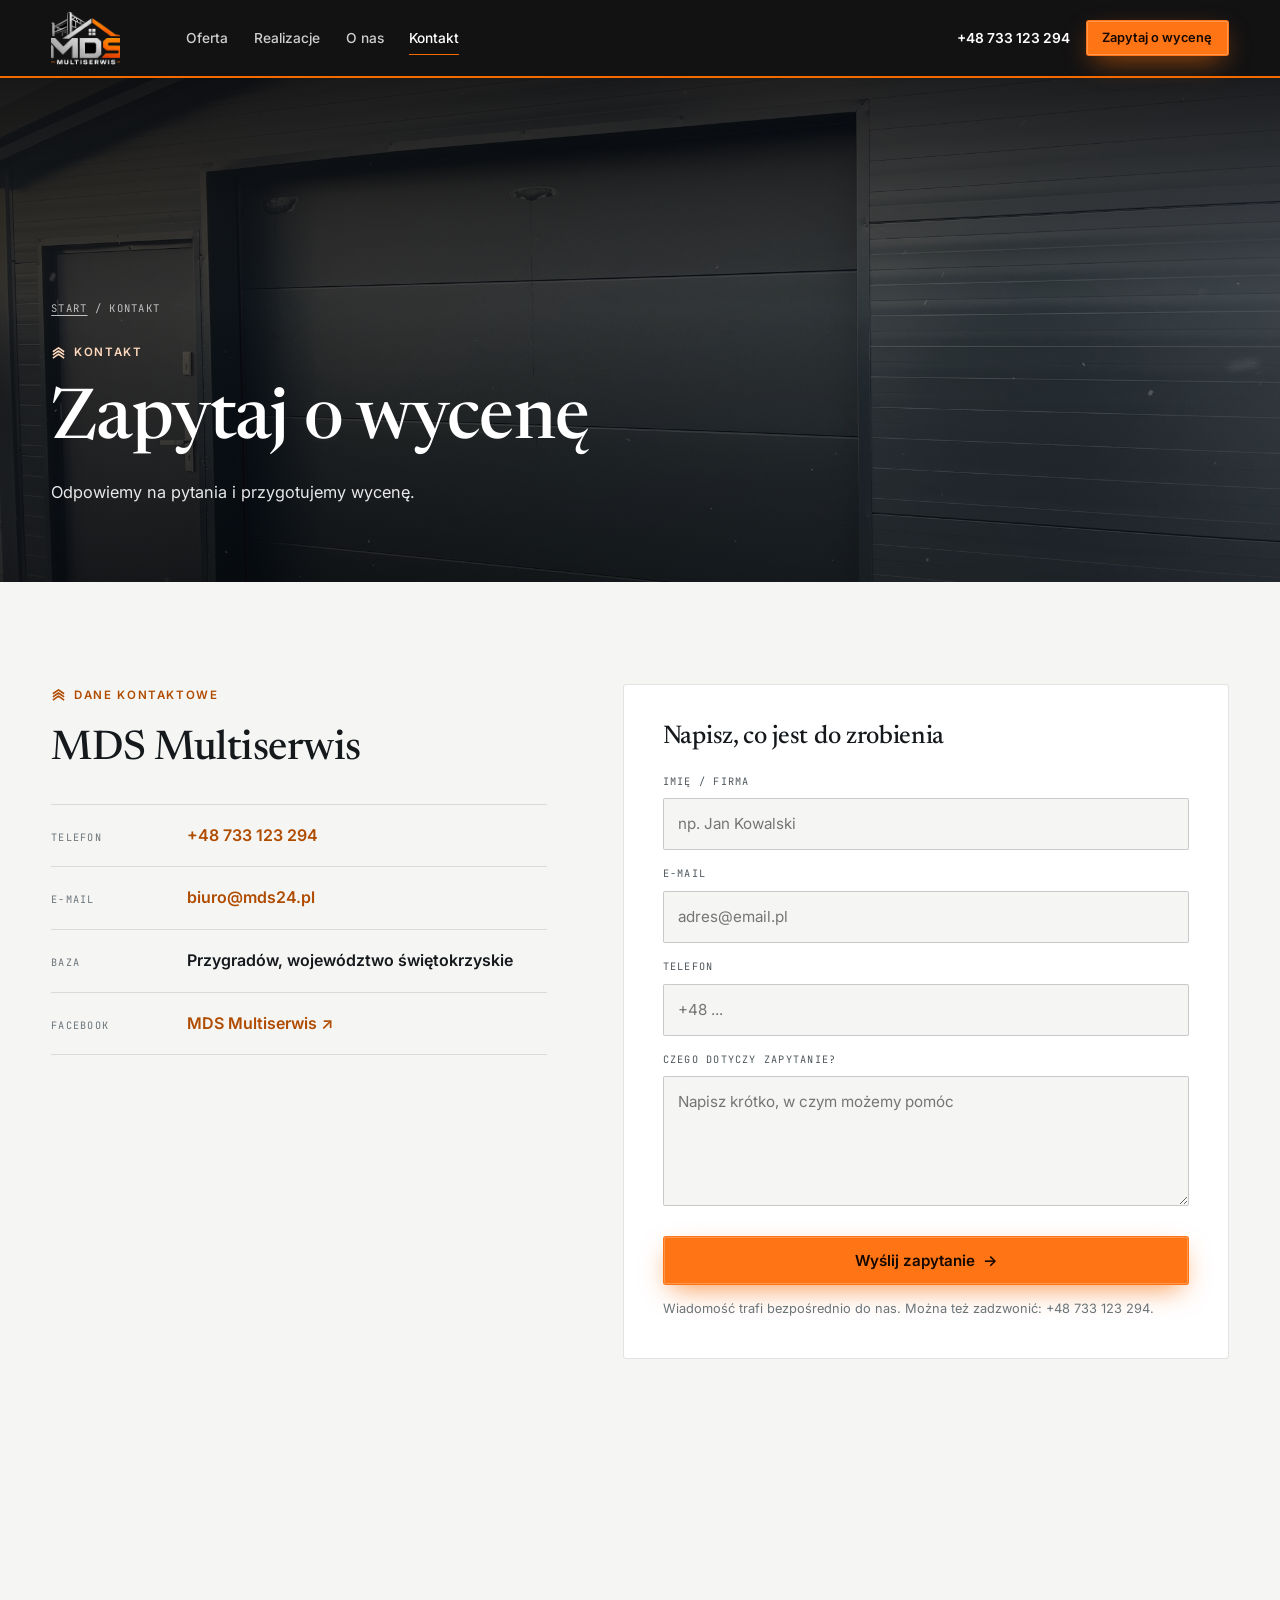
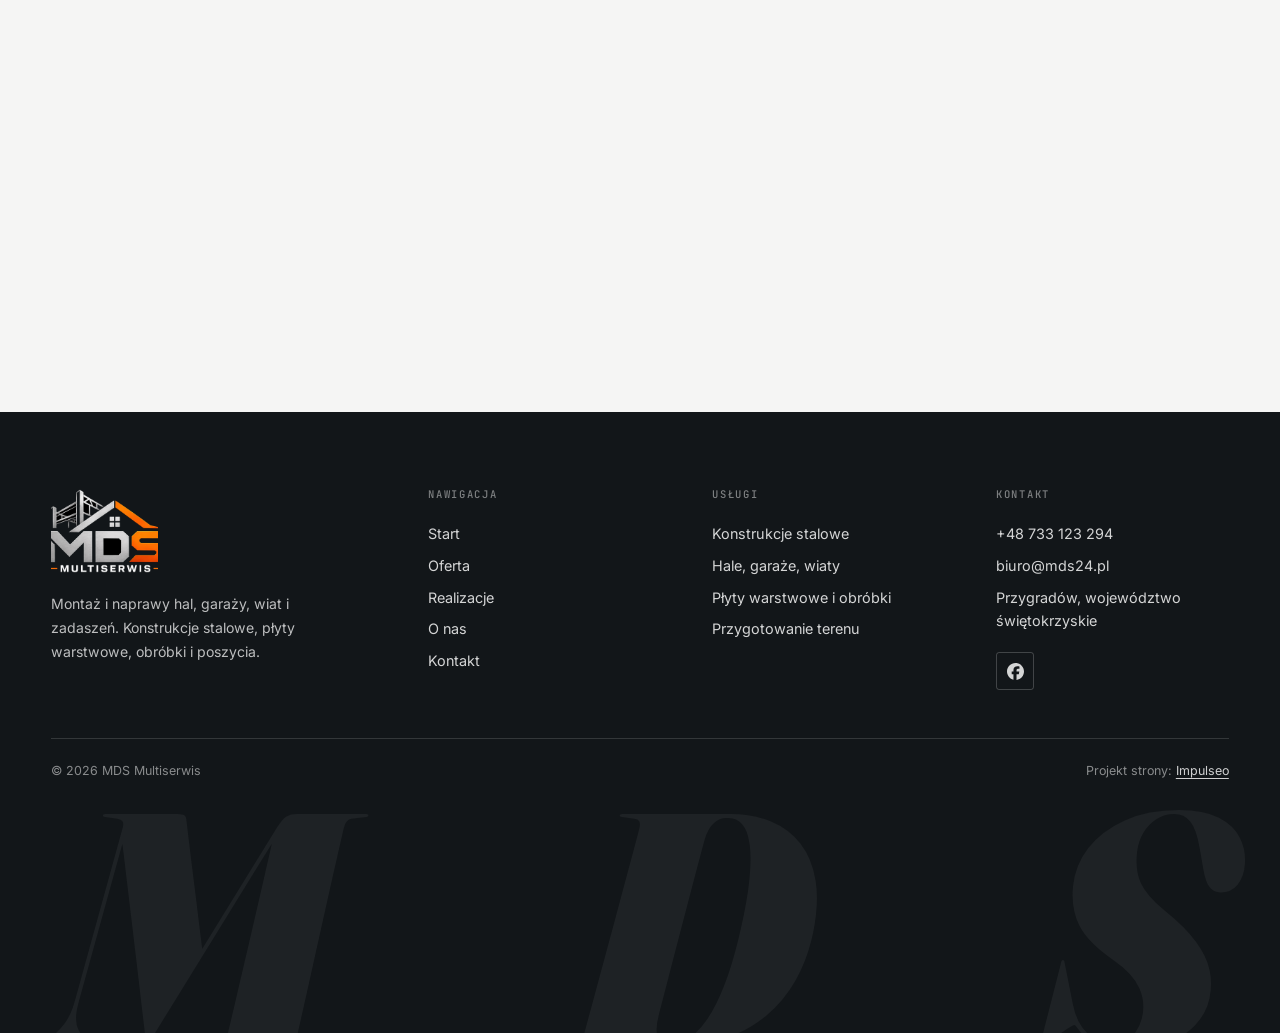
==== commit 97333fbe: "[claude-edit][cmt:1aa0f6a4-a92e-4c23-b739-5e57f2ffc851] Kolory z logo (czerń, pomarańcz, stal) + cie" ====
--- a/kontakt.html
+++ b/kontakt.html
@@ -21,13 +21,13 @@
 <link rel="preconnect" href="https://fonts.gstatic.com" crossorigin>
 <link href="https://fonts.googleapis.com/css2?family=Fraunces:ital,opsz,wght@1,9..144,900&family=Newsreader:opsz,wght@6..72,400;6..72,500&family=Inter:wght@400;500;600;700&family=JetBrains+Mono:wght@400;500;700&display=swap" rel="stylesheet">
 <link rel="stylesheet" href="assets/styles.css?v=sw1">
-<meta name="theme-color" content="#128592">
+<meta name="theme-color" content="#0e0f11">
 </head>
 <body>
 
 <header class="site-header is-static" id="top-bar">
   <div class="sh-in">
-    <a class="brand" href="index.html"><img class="brand-logo" src="img/logo.jpg" alt="MDS Multiserwis - logo" width="1023" height="1023" decoding="async"><span>MDS<small>MULTISERWIS</small></span></a>
+    <a class="brand" href="index.html"><img class="brand-logo" src="img/logo-nav.png" alt="MDS Multiserwis - logo" width="306" height="240" decoding="async"></a>
     <nav class="sh-links" aria-label="Menu">
       <a href="oferta.html">Oferta</a>
       <a href="realizacje.html">Realizacje</a>
@@ -39,7 +39,7 @@
   </div>
 </header>
 <div class="mnav" id="mnav" aria-hidden="true">
-  <div class="mnav-top"><span class="brand" style="color:#fff">MDS<small>MULTISERWIS</small></span><button class="mnav-close" type="button" aria-label="Zamknij menu" data-menu-close>×</button></div>
+  <div class="mnav-top"><span class="brand"><img class="brand-logo" src="img/logo-nav.png" alt="MDS Multiserwis - logo" width="306" height="240" loading="lazy" decoding="async"></span><button class="mnav-close" type="button" aria-label="Zamknij menu" data-menu-close>×</button></div>
   <nav>
     <a href="index.html">Start<span>→</span></a>
     <a href="oferta.html">Oferta<span>→</span></a>
@@ -100,7 +100,7 @@
   <div class="wrap">
     <div class="foot-grid">
       <div class="foot-brand">
-        <a class="brand" href="index.html"><img class="brand-logo" src="img/logo.jpg" alt="MDS Multiserwis" width="1023" height="1023" loading="lazy" decoding="async"><span>MDS<small>MULTISERWIS</small></span></a>
+        <a class="brand" href="index.html"><img class="brand-logo" src="img/logo-nav.png" alt="MDS Multiserwis - logo" width="306" height="240" loading="lazy" decoding="async"></a>
         <p>Montaż i naprawy hal, garaży, wiat i zadaszeń. Konstrukcje stalowe, płyty warstwowe, obróbki i poszycia.</p>
       </div>
       <div class="col">
--- a/assets/styles.css
+++ b/assets/styles.css
@@ -2,22 +2,22 @@
    wielki znak w hero, ciemny pas faktów, przeglądarka realizacji, karuzela z łukiem). */
 
 :root{
-  --teal:#128592;
-  --teal-d:#0d6670;
-  --teal-dd:#0a4d55;
-  --glow:#5fe0da;
-  --glow-d:#3cc9c3;
-  --accent:#128592;
-  --accent-d:#0d6670;
+  --teal:#f46a00;
+  --teal-d:#b04c00;
+  --teal-dd:#0e0f11;
+  --glow:#ff7414;
+  --glow-d:#e05f00;
+  --accent:#f46a00;
+  --accent-d:#b04c00;
   --ink:#15191c;
   --ink-2:#2a3135;
   --ink-soft:#4d565b;
   --muted:#6b7479;
   --ink-deep:#121619;
-  --paper:#f7f6f1;
-  --paper-sunken:#efede6;
+  --paper:#f5f5f4;
+  --paper-sunken:#ebebea;
   --white:#ffffff;
-  --cream:#f6efe1;
+  --cream:#e6e7e9;
   --hairline:rgba(21,25,28,.12);
   --hairline-d:rgba(255,255,255,.14);
   --serif:"Newsreader","Georgia",serif;
@@ -27,7 +27,7 @@
   --wrap:1320px;
   --gut:clamp(20px,4vw,56px);
   --ease:cubic-bezier(.2,.7,.2,1);
-  --nav-h:68px;
+  --nav-h:76px;
 }
 
 *,*::before,*::after{box-sizing:border-box}
@@ -45,14 +45,14 @@
 .btn{display:inline-flex;align-items:center;justify-content:center;gap:.55em;font-family:var(--sans);font-weight:600;
   font-size:.95rem;line-height:1;padding:1.05em 1.6em;border-radius:3px;border:1px solid transparent;cursor:pointer;
   transition:background .25s var(--ease),box-shadow .25s var(--ease),transform .25s var(--ease),color .25s,border-color .25s;white-space:nowrap}
-.btn-glow{background:var(--glow);color:#06292d;box-shadow:0 0 0 1px rgba(255,255,255,.25) inset,0 10px 28px -8px rgba(95,224,218,.75)}
-.btn-glow:hover{background:#7ff0ea;transform:translateY(-1px);box-shadow:0 0 0 1px rgba(255,255,255,.35) inset,0 14px 34px -8px rgba(95,224,218,.9)}
+.btn-glow{background:var(--glow);color:#140800;box-shadow:0 0 0 1px rgba(255,255,255,.25) inset,0 10px 28px -8px rgba(244,106,0,.75)}
+.btn-glow:hover{background:#ff8a3a;transform:translateY(-1px);box-shadow:0 0 0 1px rgba(255,255,255,.35) inset,0 14px 34px -8px rgba(244,106,0,.9)}
 .btn-line{border-color:rgba(255,255,255,.9);color:#fff;background:transparent}
 .btn-line:hover{background:rgba(255,255,255,.1)}
 .btn-line-dark{border-color:var(--ink);color:var(--ink);background:transparent}
 .btn-line-dark:hover{background:var(--ink);color:#fff}
 .btn-dark{background:var(--ink);color:#fff}
-.btn-dark:hover{background:var(--teal-dd)}
+.btn-dark:hover{background:var(--teal-d)}
 .btn-sm{font-size:.8rem;padding:.85em 1.2em}
 .link-u{display:inline-flex;align-items:center;gap:.5em;font-weight:600;color:var(--teal-d);padding-bottom:.35em;
   border-bottom:1.5px solid currentColor;transition:gap .25s var(--ease)}
@@ -63,7 +63,7 @@
 .eyebrow{display:inline-flex;align-items:center;gap:.7em;font-family:var(--sans);font-size:.72rem;font-weight:600;
   letter-spacing:.14em;text-transform:uppercase;color:var(--teal-d)}
 .eyebrow svg{width:15px;height:15px;flex:none}
-.on-dark .eyebrow,.eyebrow.on-dark{color:#e9f7f6}
+.on-dark .eyebrow,.eyebrow.on-dark{color:#ffd9bd}
 .mono{font-family:var(--mono);font-size:.72rem;letter-spacing:.06em;text-transform:uppercase}
 
 /* ---------- HERO ---------- */
@@ -71,15 +71,15 @@
 .hero-bg{position:absolute;inset:0;z-index:-2;width:100%;height:100%;object-fit:cover;object-position:60% 60%}
 .hero::before{content:"";position:absolute;inset:0;z-index:-1;
   background:
-    linear-gradient(180deg,rgba(18,133,146,.94) 0%,rgba(18,133,146,.72) 26%,rgba(14,104,114,.34) 52%,rgba(8,28,32,.30) 74%,rgba(8,20,24,.62) 100%),
-    linear-gradient(90deg,rgba(9,52,58,.55) 0%,rgba(9,52,58,.18) 45%,rgba(9,52,58,0) 70%)}
+    linear-gradient(180deg,rgba(10,10,11,.94) 0%,rgba(10,10,11,.74) 26%,rgba(12,12,13,.36) 52%,rgba(12,12,13,.30) 74%,rgba(8,8,9,.66) 100%),
+    linear-gradient(90deg,rgba(10,10,11,.58) 0%,rgba(10,10,11,.2) 45%,rgba(10,10,11,0) 70%)}
 .hero-top{padding:clamp(10px,1.4vw,22px) var(--gut) 0;max-width:1600px;margin:0 auto;width:100%}
 .wordmark{display:flex;justify-content:space-between;align-items:flex-end;font-family:var(--mark);font-style:italic;font-weight:900;
   color:var(--cream);font-size:min(11.6rem,calc((100vw - 2 * var(--gut)) / 8.4));line-height:.9;letter-spacing:0;padding:0 .02em;
   font-variation-settings:"SOFT" 0,"WONK" 1,"opsz" 144;user-select:none}
 .wordmark span{display:block}
 .wordmark-sub{display:flex;justify-content:space-between;margin-top:.55rem;font-family:var(--mono);font-size:clamp(.6rem,.8vw,.78rem);
-  letter-spacing:.32em;text-transform:uppercase;color:rgba(246,239,225,.85)}
+  letter-spacing:.32em;text-transform:uppercase;color:rgba(230,231,233,.85)}
 .hero-nav{display:flex;align-items:center;justify-content:space-between;gap:24px;margin-top:clamp(14px,2vw,28px);padding:6px 0}
 .hero-links{display:flex;gap:clamp(18px,2.6vw,40px);font-size:.84rem;font-weight:500}
 .hero-links a{opacity:.92;transition:opacity .2s}
@@ -102,21 +102,26 @@
 .factbar .fb-right a:hover{background:rgba(255,255,255,.08)}
 
 /* ---------- nagłówek przyklejony ---------- */
-.site-header{position:fixed;top:0;left:0;right:0;z-index:80;background:rgba(255,255,255,.96);backdrop-filter:saturate(160%) blur(10px);
-  border-bottom:1px solid var(--hairline);transform:translateY(-102%);transition:transform .45s var(--ease)}
+.site-header{position:fixed;top:0;left:0;right:0;z-index:80;background:rgba(11,11,12,.97);color:#fff;backdrop-filter:saturate(160%) blur(10px);
+  border-bottom:2px solid var(--teal);transform:translateY(-102%);transition:transform .45s var(--ease)}
 .site-header.is-on,.site-header.is-static{transform:none}
 .site-header.is-static{position:sticky}
 .sh-in{max-width:1600px;margin:0 auto;padding:0 var(--gut);height:var(--nav-h);display:flex;align-items:center;gap:28px}
 .brand{display:flex;align-items:center;gap:12px;font-family:var(--mark);font-style:italic;font-weight:900;font-size:1.35rem;letter-spacing:.01em}
-.brand-logo{width:46px;height:46px;border-radius:4px;object-fit:cover}
+.brand{flex:none;line-height:0}
+.brand-logo{height:54px;width:auto;max-width:none;display:block}
+.hero-brand .brand-logo{height:clamp(52px,5vw,68px)}
+.foot-brand .brand-logo{height:84px}
+.mnav .brand-logo{height:50px}
 .brand small{display:block;font-family:var(--mono);font-style:normal;font-weight:500;font-size:.6rem;letter-spacing:.22em;color:var(--muted);margin-top:2px}
 .sh-links{display:flex;gap:clamp(16px,2vw,32px);font-size:.86rem;font-weight:500;margin-left:clamp(10px,3vw,48px)}
-.sh-links a{color:var(--ink-2);position:relative;padding:6px 0}
+.sh-links a{color:rgba(255,255,255,.8);position:relative;padding:6px 0}
 .sh-links a::after{content:"";position:absolute;left:0;right:0;bottom:0;height:1.5px;background:var(--teal);transform:scaleX(0);transform-origin:left;transition:transform .3s var(--ease)}
 .sh-links a:hover::after,.sh-links a[aria-current="page"]::after{transform:scaleX(1)}
-.sh-links a[aria-current="page"]{color:var(--ink)}
+.sh-links a:hover,.sh-links a[aria-current="page"]{color:#fff}
 .sh-cta{margin-left:auto;display:flex;align-items:center;gap:16px;font-size:.86rem}
-.sh-cta .tel{font-weight:600;color:var(--ink-2)}
+.sh-cta .tel{font-weight:600;color:#fff}
+.site-header .burger{color:#fff}
 .burger{display:none;width:44px;height:44px;border:0;background:transparent;cursor:pointer;margin-left:auto;padding:10px;color:inherit}
 .burger span{display:block;height:2px;background:currentColor;margin:5px 0;border-radius:2px;transition:transform .3s,opacity .3s}
 .mnav{position:fixed;inset:0;z-index:120;background:var(--ink-deep);color:#fff;display:flex;flex-direction:column;padding:22px var(--gut) 40px;
@@ -199,7 +204,7 @@
 .job strong{display:block;margin-top:6px;font-size:.82rem;font-weight:600;line-height:1.25}
 .job:hover{background:#222a2f}
 .job.on{border-color:var(--glow);box-shadow:0 0 0 1px var(--glow) inset}
-.job.on::after{content:"Oglądasz";position:absolute;right:8px;top:8px;background:var(--glow);color:#06292d;font-family:var(--mono);font-size:.55rem;letter-spacing:.08em;text-transform:uppercase;padding:.2em .45em}
+.job.on::after{content:"Oglądasz";position:absolute;right:8px;top:8px;background:var(--glow);color:#140800;font-family:var(--mono);font-size:.55rem;letter-spacing:.08em;text-transform:uppercase;padding:.2em .45em}
 .spec{border:1px solid rgba(255,255,255,.16);padding:22px 24px;display:flex;flex-direction:column;border-radius:2px}
 .spec-t{font-family:var(--mono);font-size:.7rem;letter-spacing:.06em;text-transform:uppercase;color:var(--glow);padding-bottom:18px;border-bottom:1px solid rgba(255,255,255,.12);line-height:1.6}
 .spec dl{margin:0}
@@ -287,8 +292,8 @@
 .faq details p{padding:0 0 24px;color:var(--ink-soft);max-width:62ch;line-height:1.7}
 
 /* CTA + stopka */
-.cta-band{background:var(--teal);color:#fff;position:relative;overflow:hidden;isolation:isolate}
-.cta-band::before{content:"";position:absolute;inset:0;z-index:-1;background:linear-gradient(110deg,var(--teal-dd) 0%,var(--teal) 55%,#17a2ad 100%)}
+.cta-band{background:var(--teal-dd);color:#fff;position:relative;overflow:hidden;isolation:isolate}
+.cta-band::before{content:"";position:absolute;inset:0;z-index:-1;background:linear-gradient(110deg,#0e0f11 0%,#18191c 58%,#3b1a04 100%);border-top:3px solid var(--teal)}
 .cta-in{display:flex;justify-content:space-between;align-items:center;gap:2rem;flex-wrap:wrap;padding:clamp(3.5rem,6vw,5.5rem) 0}
 .cta-in h2{font-size:clamp(2rem,3.4vw,3.2rem);max-width:17ch}
 .cta-in p{margin-top:1rem;color:rgba(255,255,255,.86);max-width:44ch}
@@ -304,7 +309,7 @@
 .foot-soc{display:flex;gap:10px;margin-top:1rem}
 .soc{width:38px;height:38px;border:1px solid rgba(255,255,255,.2);border-radius:3px;display:grid !important;place-items:center;padding:0 !important;transition:background .2s,border-color .2s}
 .soc svg{width:17px;height:17px}
-.soc:hover{background:var(--glow);border-color:var(--glow);color:#06292d}
+.soc:hover{background:var(--glow);border-color:var(--glow);color:#140800}
 .foot-bot{display:flex;justify-content:space-between;gap:1rem;flex-wrap:wrap;padding:22px 0;font-size:.78rem;color:rgba(255,255,255,.5)}
 .foot-credit{color:rgba(255,255,255,.8);text-decoration:underline;text-underline-offset:3px}
 .foot-mark{font-family:var(--mark);font-style:italic;font-weight:900;color:rgba(255,255,255,.05);font-size:clamp(6rem,26vw,24rem);line-height:.75;
@@ -314,7 +319,7 @@
 .stopklatka{position:relative;height:min(72vh,600px);overflow:hidden;clip-path:inset(0);background:var(--ink-deep)}
 .stopklatka .stk-bg{position:fixed;inset:0;background-size:cover;background-position:center}
 .stopklatka .stk-cap{position:absolute;left:0;right:0;bottom:0;margin:0;display:flex;justify-content:space-between;gap:1rem;flex-wrap:wrap;
-  padding:28px var(--gut) 24px;color:#fff;font-size:.9rem;font-weight:600;background:linear-gradient(0deg,rgba(8,20,24,.7),transparent)}
+  padding:28px var(--gut) 24px;color:#fff;font-size:.9rem;font-weight:600;background:linear-gradient(0deg,rgba(8,8,9,.72),transparent)}
 .stopklatka .stk-cap .mono{color:var(--glow)}
 @media (max-width:700px){.stopklatka{height:52vh}}
 @supports not (clip-path:inset(0)){.stopklatka .stk-bg{position:absolute}}
@@ -323,9 +328,9 @@
 .pagehead{position:relative;isolation:isolate;color:#fff;padding:clamp(7rem,12vw,10rem) 0 clamp(3.5rem,6vw,5.5rem);overflow:hidden;background:var(--teal-dd);min-height:56vh;min-height:56svh;display:flex;align-items:flex-end}
 .pagehead>img{position:absolute;inset:0;width:100%;height:100%;object-fit:cover;z-index:-2}
 .pagehead::before{content:"";position:absolute;inset:0;z-index:-1;
-  background:linear-gradient(180deg,rgba(18,133,146,.88) 0%,rgba(14,104,114,.55) 45%,rgba(8,22,26,.7) 100%),linear-gradient(90deg,rgba(9,52,58,.5),rgba(9,52,58,0) 65%)}
+  background:linear-gradient(180deg,rgba(10,10,11,.88) 0%,rgba(12,12,13,.55) 45%,rgba(8,8,9,.72) 100%),linear-gradient(90deg,rgba(10,10,11,.55),rgba(10,10,11,0) 65%)}
 .pagehead .wrap{width:100%}
-.pagehead .eyebrow{color:#e9f7f6}
+.pagehead .eyebrow{color:#ffd9bd}
 .pagehead h1{font-size:clamp(2.6rem,5.4vw,5rem);margin-top:1.1rem;max-width:16ch;text-wrap:balance}
 .pagehead p{margin-top:1.2rem;max-width:52ch;color:rgba(255,255,255,.9);font-size:1.02rem}
 .crumbs{font-family:var(--mono);font-size:.66rem;letter-spacing:.12em;text-transform:uppercase;color:rgba(255,255,255,.7);margin-bottom:1.6rem}
@@ -434,7 +439,7 @@
   .sticky-call.schowany{transform:translateY(110%);opacity:0;pointer-events:none}
   .sticky-call a{padding:15px 8px;text-align:center;font-weight:700;font-size:.95rem;display:flex;align-items:center;justify-content:center;gap:.45em}
   .sticky-call .sc-call{color:#fff}
-  .sticky-call .sc-quote{background:var(--glow);color:#06292d}
+  .sticky-call .sc-quote{background:var(--glow);color:#140800}
   body{padding-bottom:calc(54px + env(safe-area-inset-bottom))}
   .demo-wazne{top:auto;bottom:70px;right:10px}
 }
